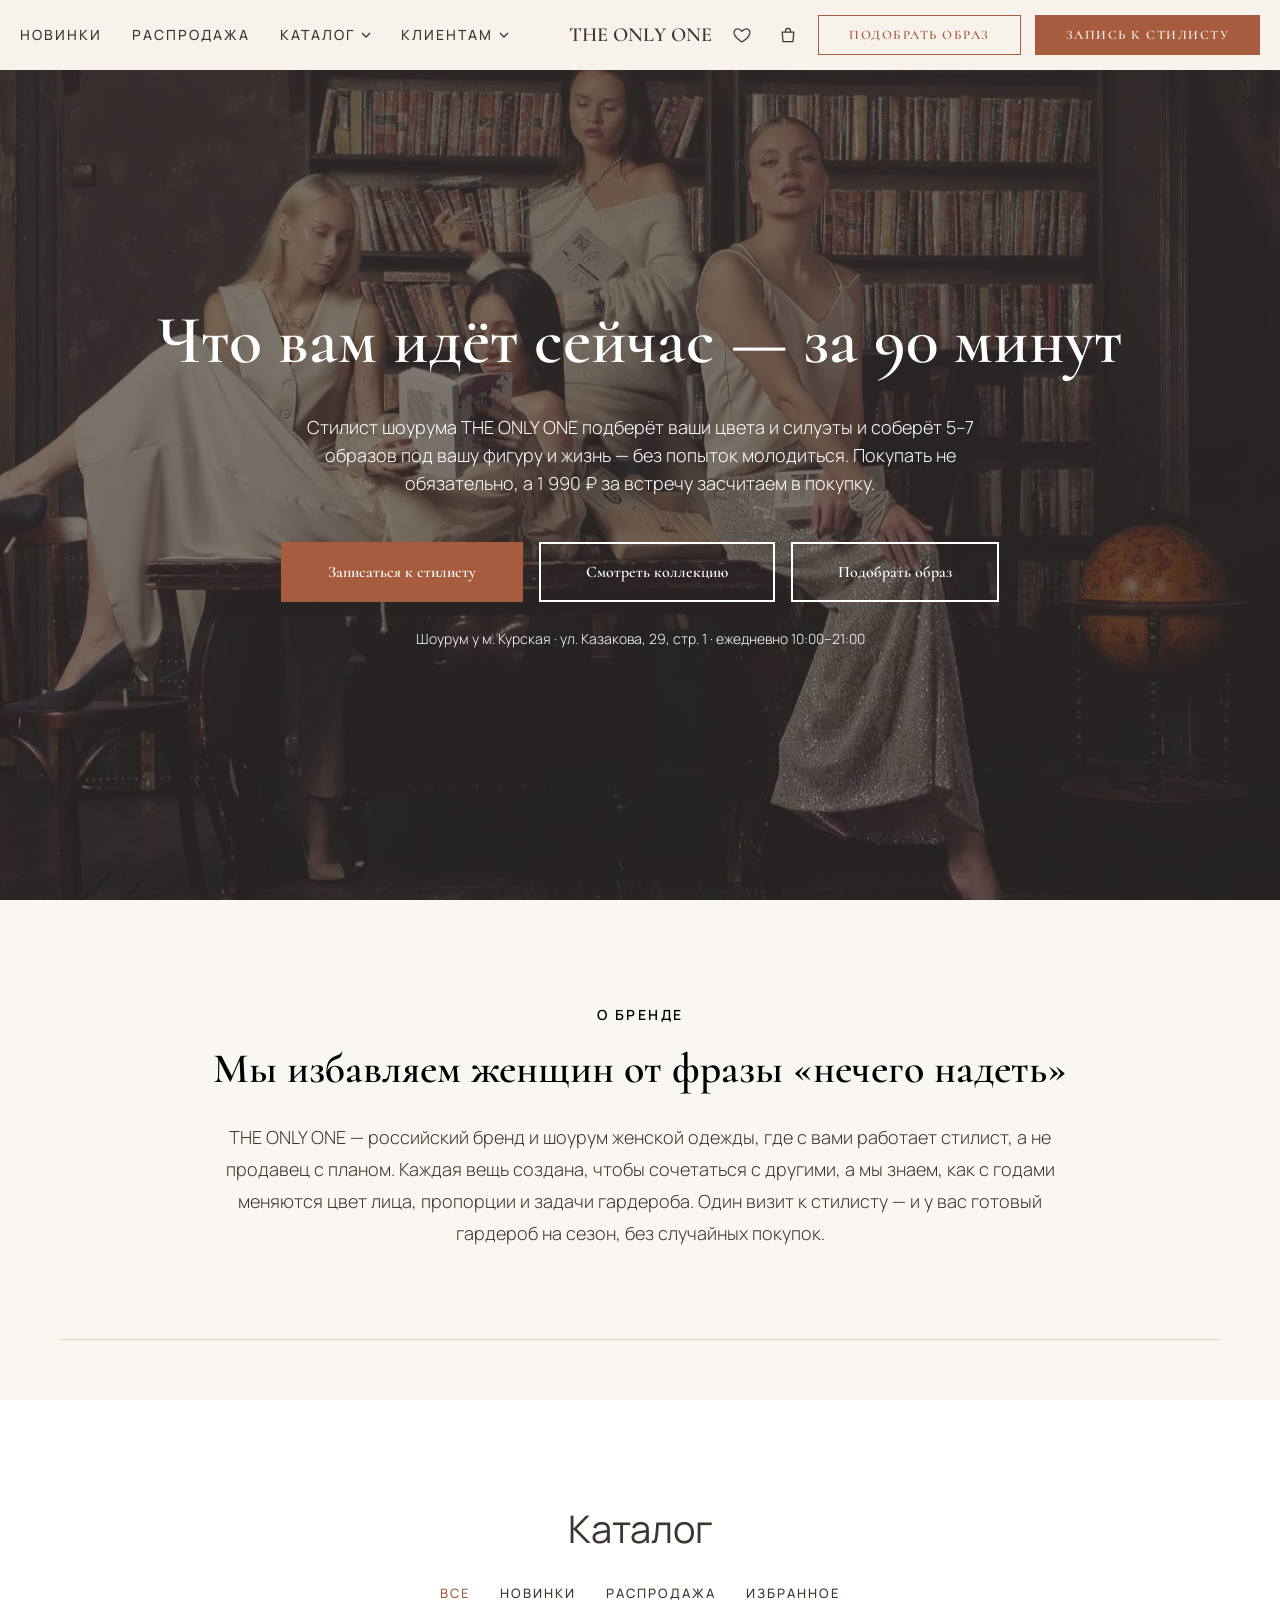
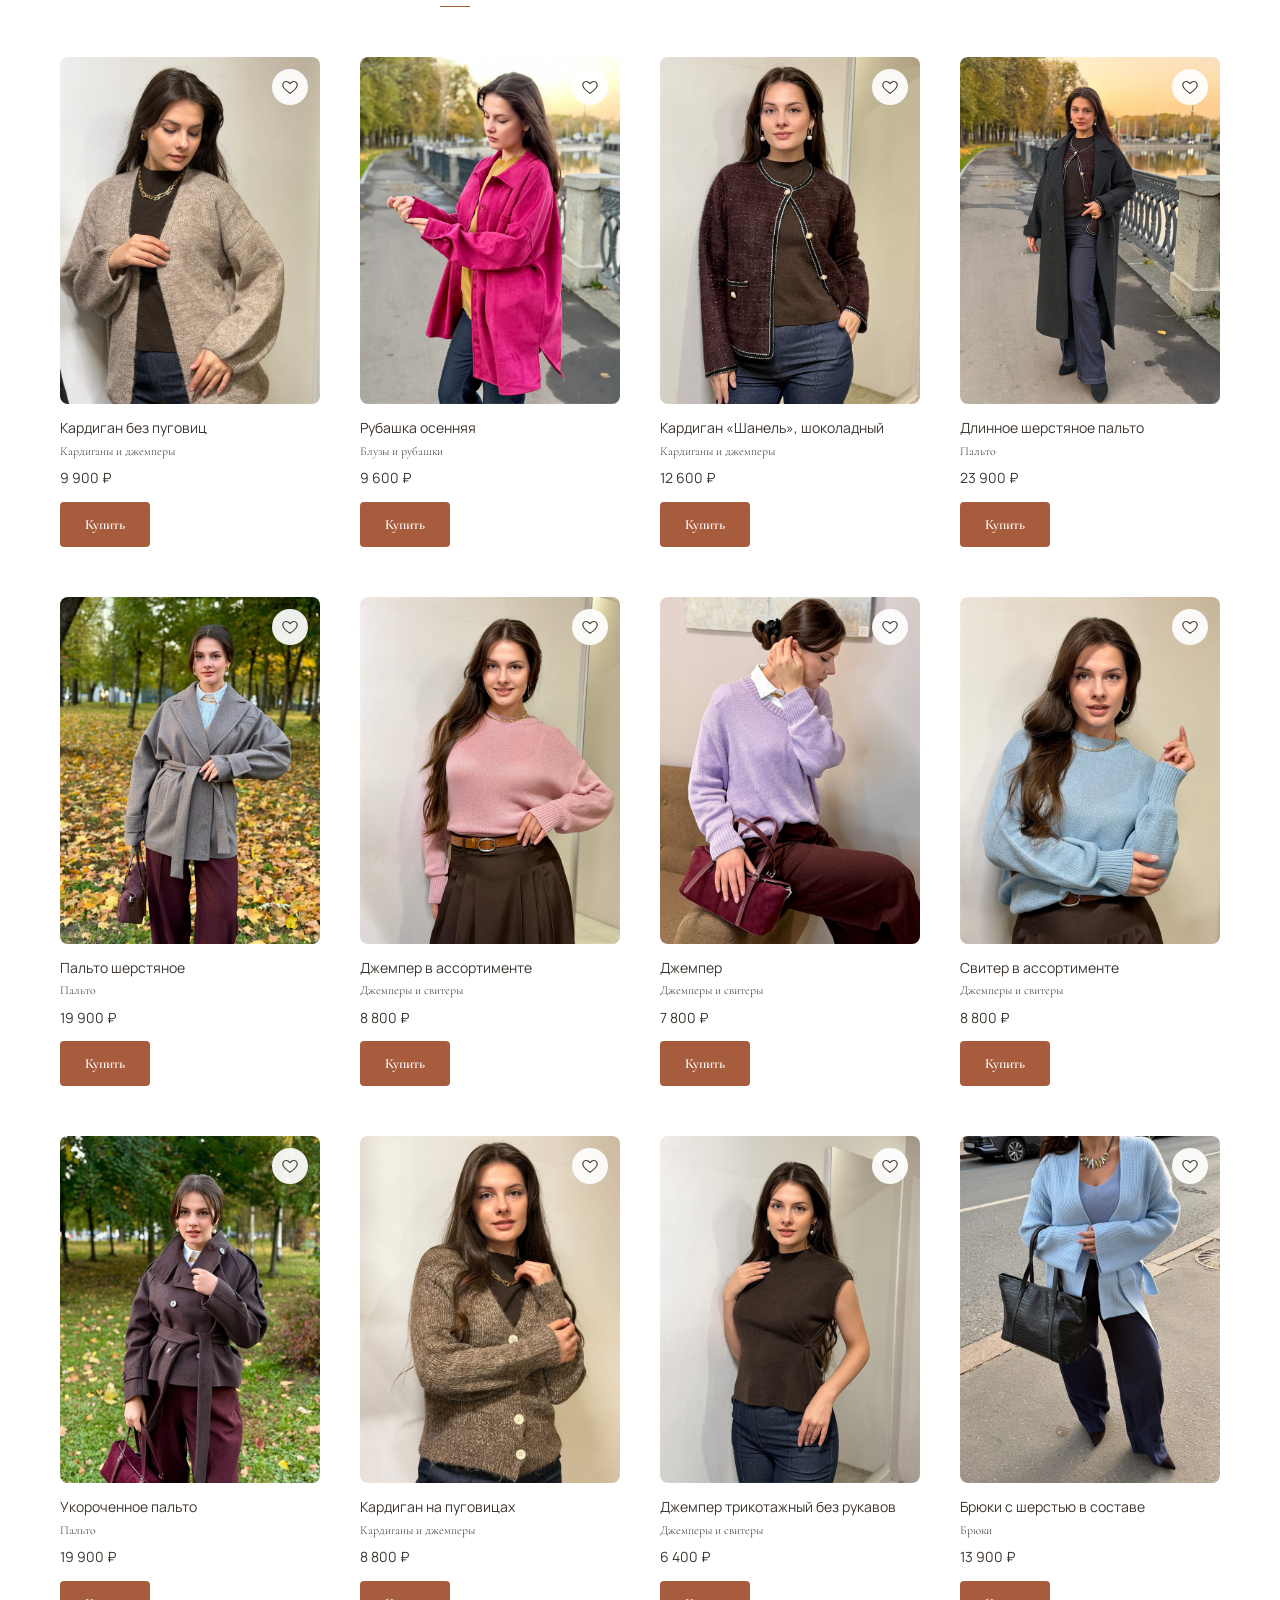
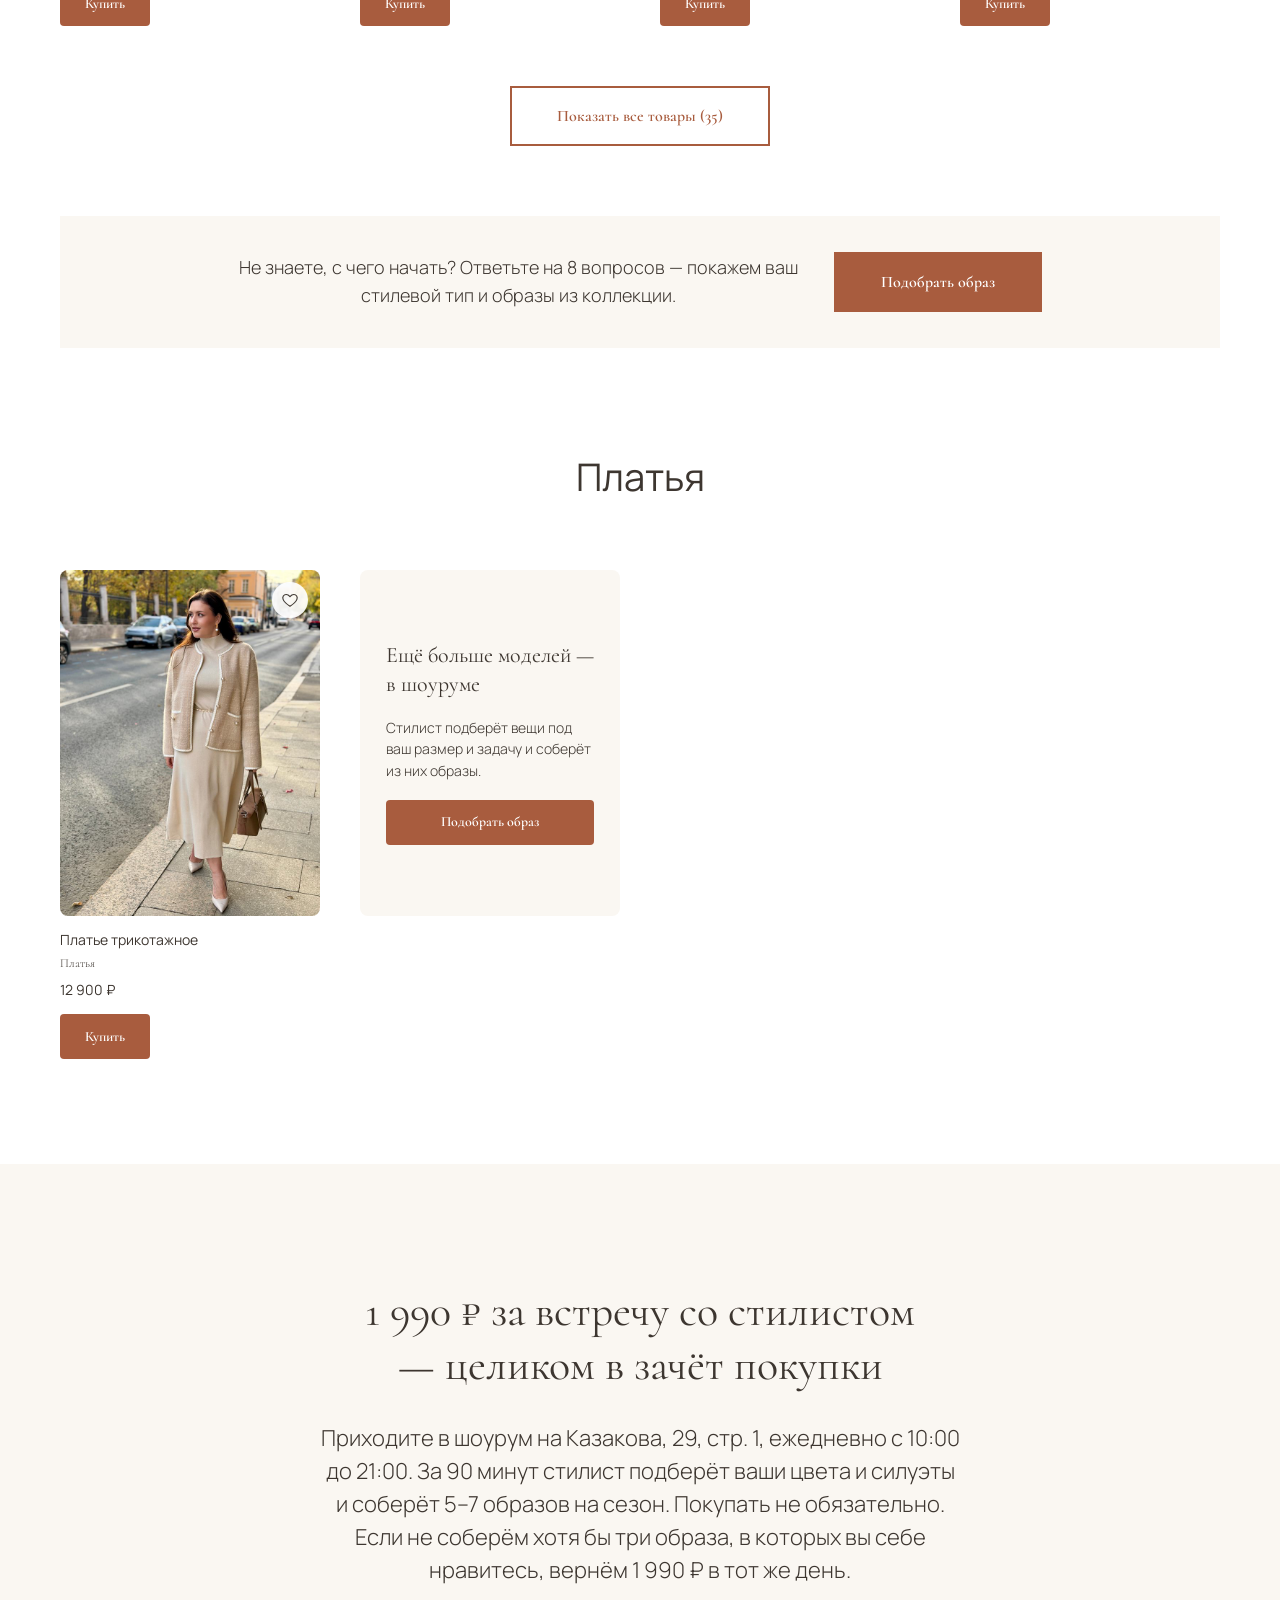
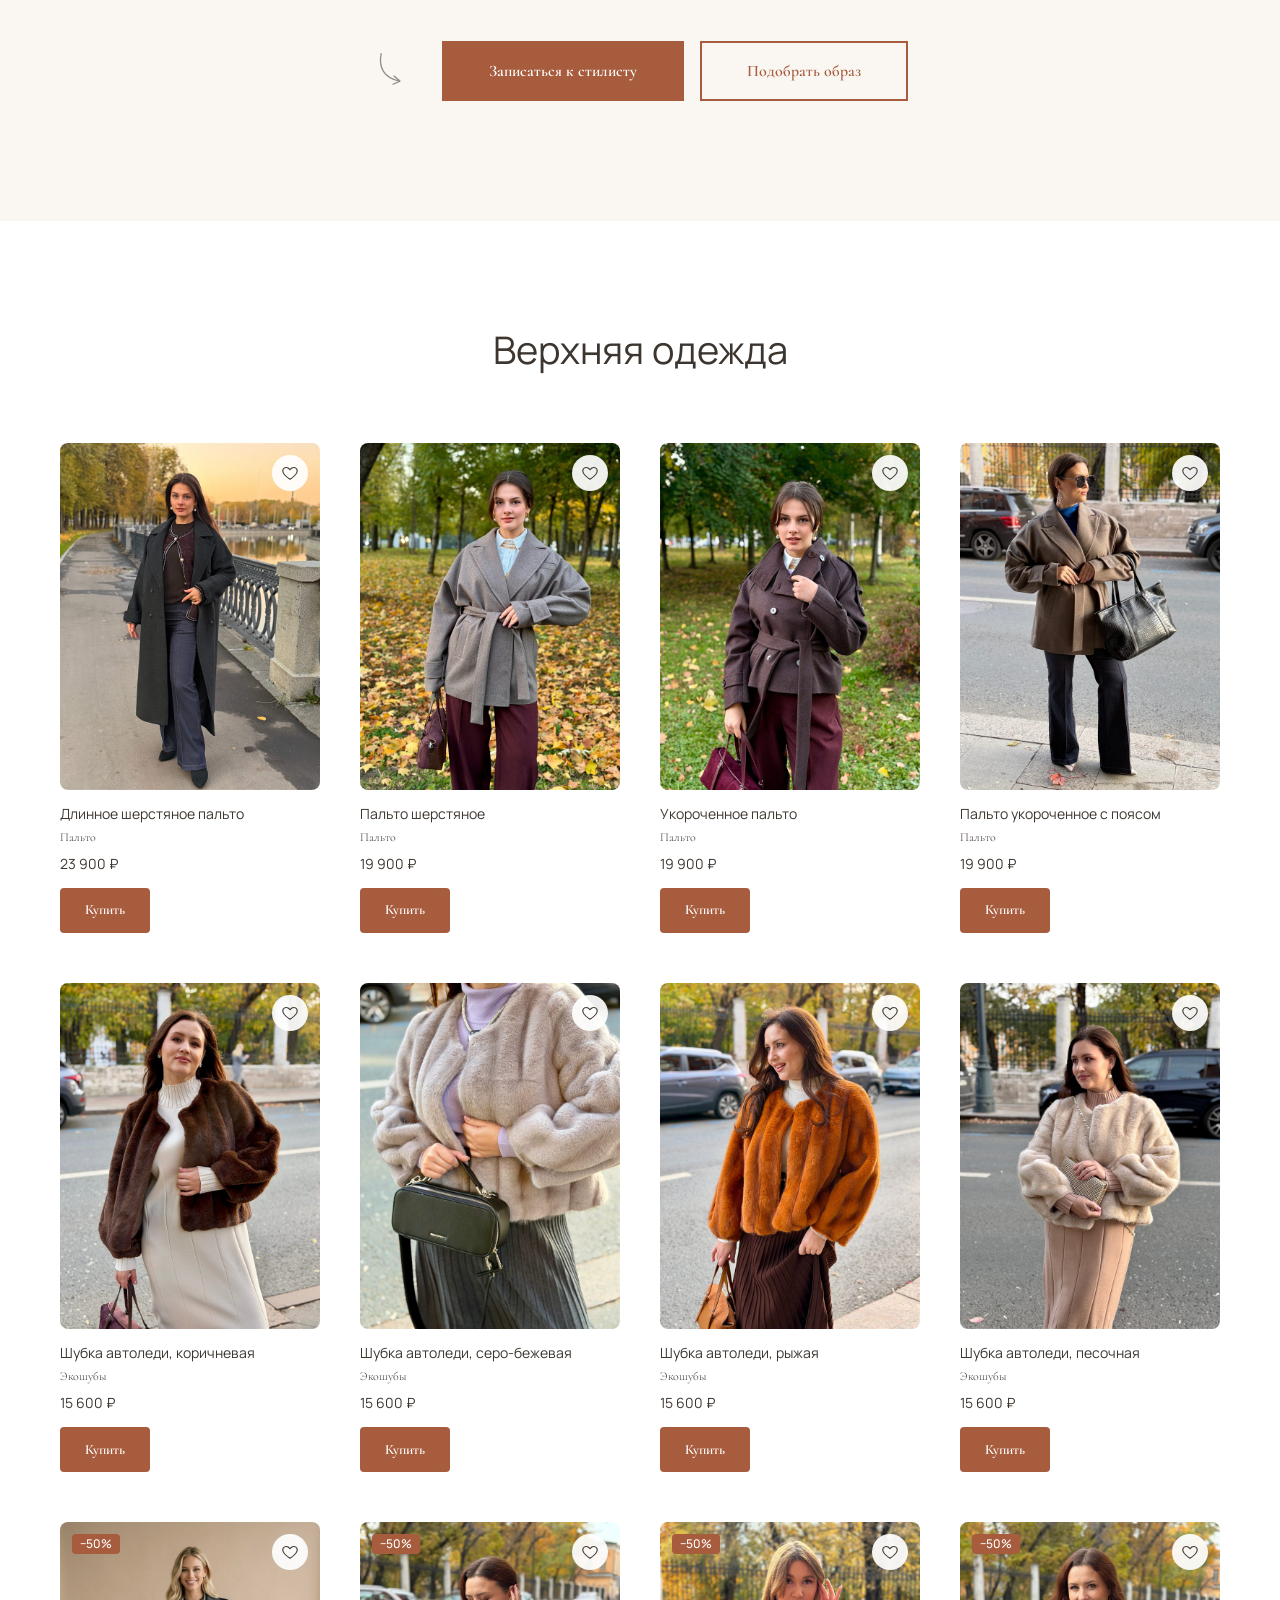
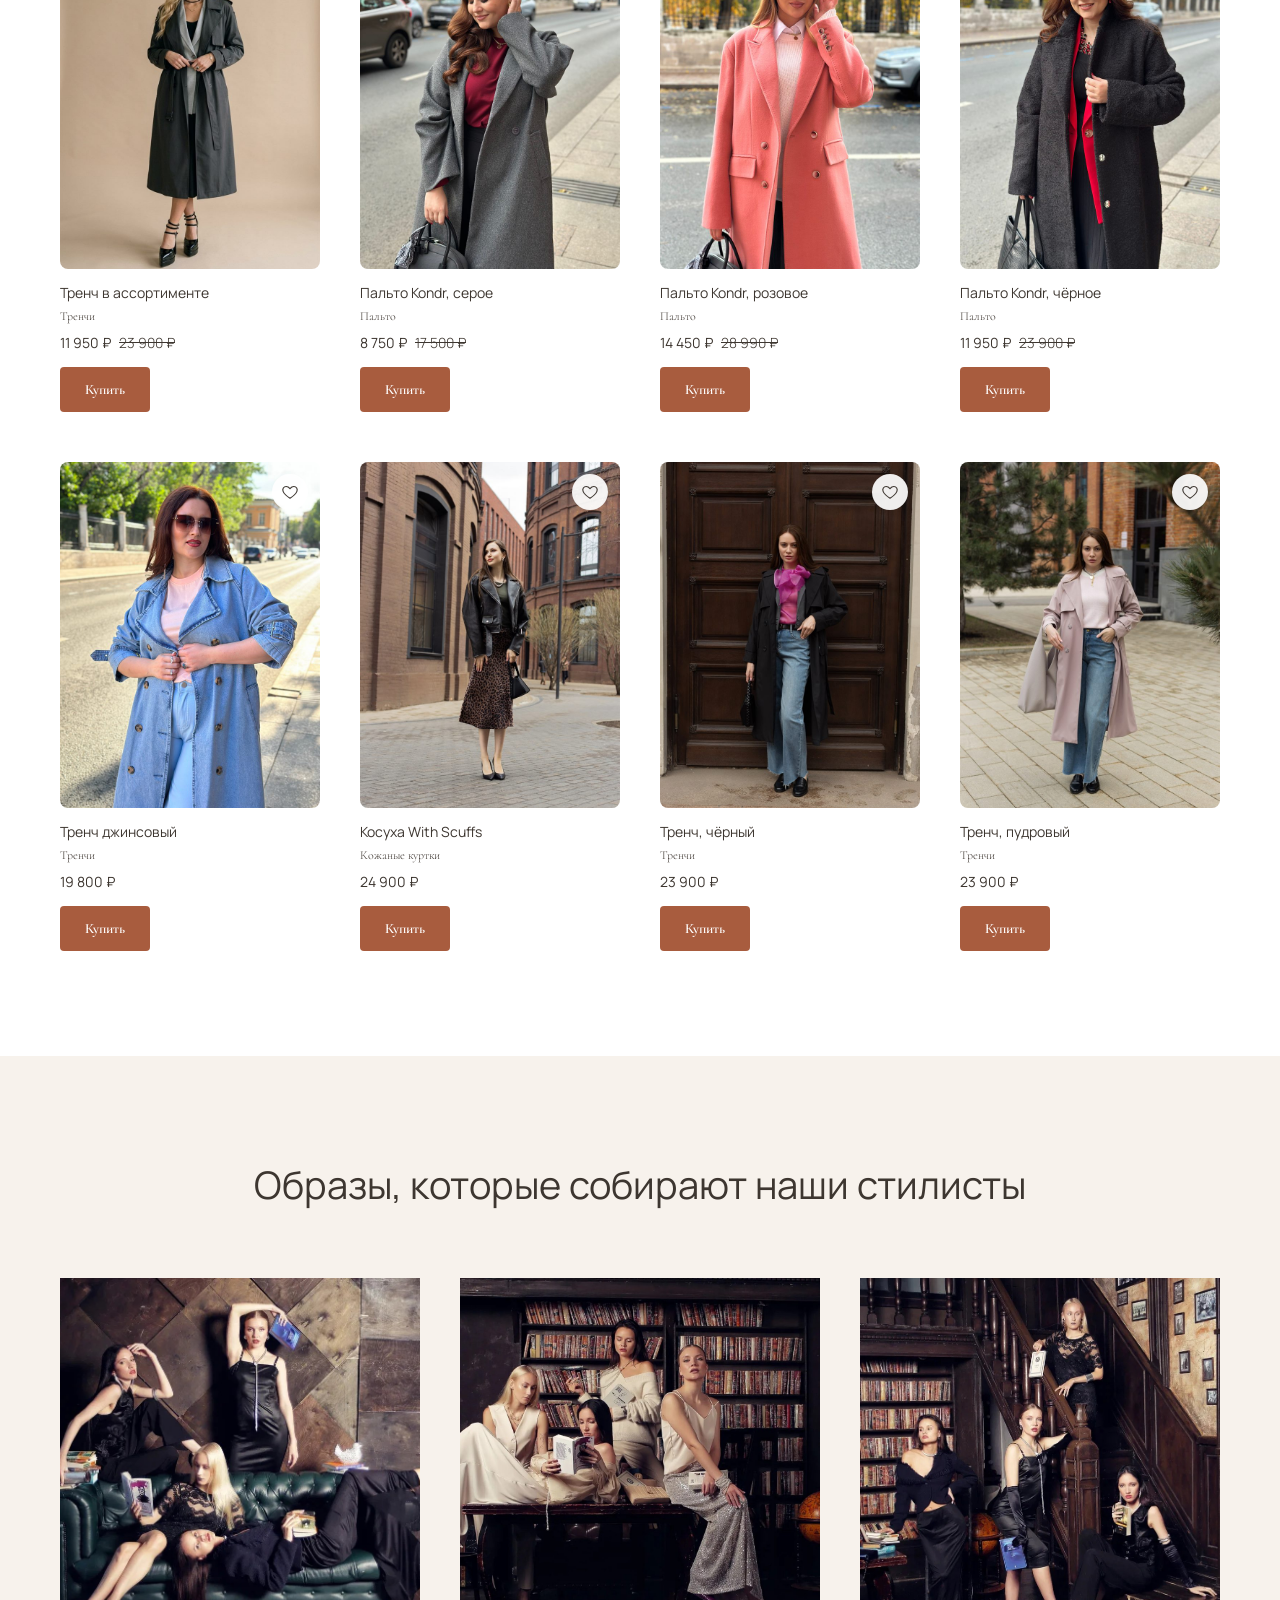
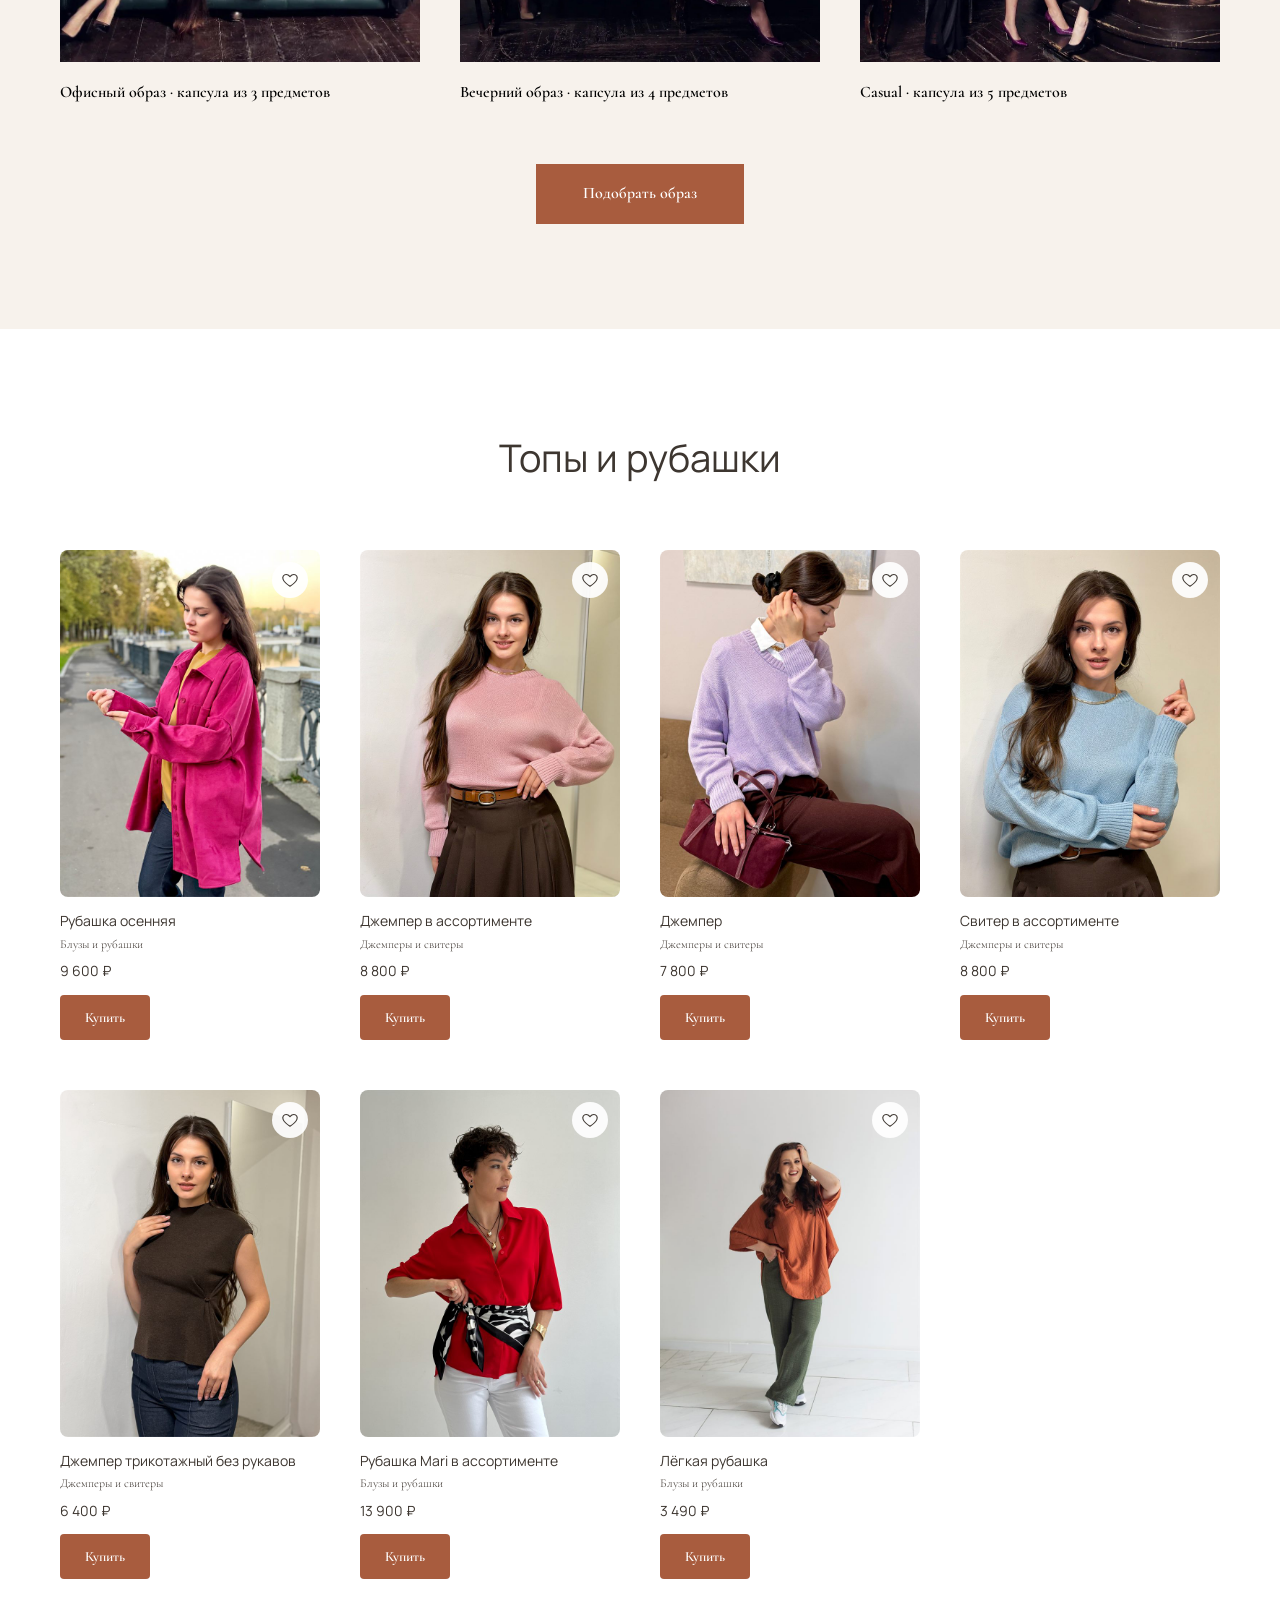
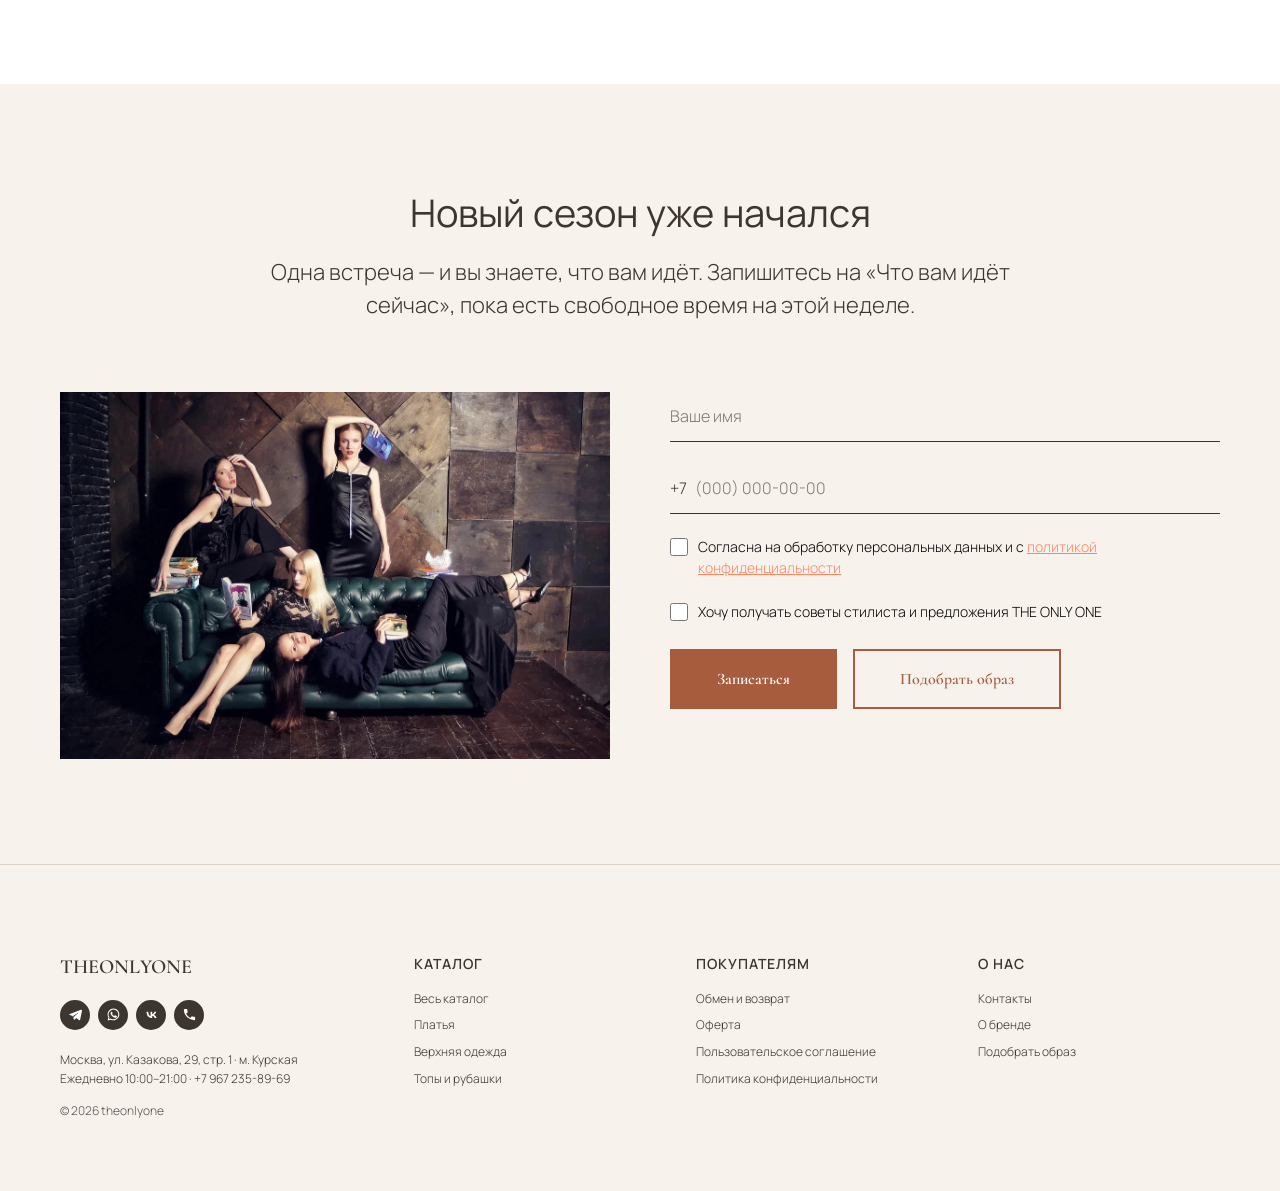
==== index.html @ 8006a005 "Лендинг THE ONLY ONE: каталог из VK и квиз «Подобрать образ» Структура и дизайн перенесены с theonly" ====
<!doctype html>
<html lang="ru">
<head>
  <meta charset="utf-8">
  <meta name="viewport" content="width=device-width, initial-scale=1">
  <!-- Демо-версия на GitHub Pages: не индексировать. Убрать перед запуском на рабочем домене. -->
  <meta name="robots" content="noindex, nofollow">
  <title>THE ONLY ONE — шоурум женской одежды со стилистом в Москве</title>
  <meta name="description" content="Что вам идёт сейчас — за 90 минут. Стилист подберёт ваши цвета и силуэты и соберёт 5–7 образов на сезон. 1 990 ₽ за встречу засчитываем в покупку. Шоурум у м. Курская, ул. Казакова, 29, стр. 1.">
  <link rel="preconnect" href="https://fonts.googleapis.com">
  <link rel="preconnect" href="https://fonts.gstatic.com" crossorigin>
  <link rel="stylesheet" href="https://fonts.googleapis.com/css2?family=Cormorant:wght@400;600&family=Manrope:wght@300;400;500;600&display=swap">
  <link rel="stylesheet" href="css/style.css">
</head>
<body>

<svg width="0" height="0" style="position:absolute" aria-hidden="true">
  <symbol id="i-heart" viewBox="0 0 24 24"><path d="M12 20.3s-7.4-4.5-9.2-9.1C1.5 7.9 3.5 4.6 6.9 4.6c2 0 3.6 1.1 5.1 3 1.5-1.9 3.1-3 5.1-3 3.4 0 5.4 3.3 4.1 6.6-1.8 4.6-9.2 9.1-9.2 9.1z" fill="none" stroke="currentColor" stroke-width="1.5" stroke-linejoin="round"/></symbol>
  <symbol id="i-bag" viewBox="0 0 24 24"><path d="M5 8.5h14l-1.1 11.5H6.1L5 8.5zM9 8.5V7a3 3 0 0 1 6 0v1.5" fill="none" stroke="currentColor" stroke-width="1.5" stroke-linejoin="round"/></symbol>
  <symbol id="i-chev" viewBox="0 0 10 6"><path d="M1 1l4 4 4-4" fill="none" stroke="currentColor" stroke-width="1.3"/></symbol>
  <symbol id="i-tg" viewBox="0 0 24 24"><path d="M20.7 4.3L2.9 11.1c-.9.4-.9 1.5.1 1.8l4.4 1.4 1.7 5.3c.2.7 1.1.9 1.6.4l2.5-2.3 4.6 3.4c.6.4 1.4.1 1.6-.6l3-14.6c.2-.9-.8-1.6-1.7-1.6zm-3.3 4.1l-7.7 7-.3 3.1-1.3-4.3 9.3-5.8z" fill="currentColor"/></symbol>
  <symbol id="i-wa" viewBox="0 0 24 24"><path d="M12 2.5a9.4 9.4 0 0 0-8.1 14.2L2.6 21.5l4.9-1.3A9.4 9.4 0 1 0 12 2.5zm0 17.2c-1.5 0-2.9-.4-4.1-1.1l-.3-.2-2.9.8.8-2.8-.2-.3A7.8 7.8 0 1 1 12 19.7zm4.3-5.8c-.2-.1-1.4-.7-1.6-.8-.2-.1-.4-.1-.5.1l-.7.9c-.1.2-.3.2-.5.1a6.4 6.4 0 0 1-3.2-2.8c-.2-.4.2-.4.7-1.3.1-.2 0-.3 0-.4l-.7-1.7c-.2-.4-.4-.4-.5-.4h-.5a.9.9 0 0 0-.7.3c-.2.3-.9.9-.9 2.2s.9 2.5 1.1 2.7c.1.2 1.8 2.8 4.4 3.9 1.6.7 2.3.8 3.1.6.5-.1 1.4-.6 1.6-1.2.2-.6.2-1.1.1-1.2l-.5-.2z" fill="currentColor"/></symbol>
  <symbol id="i-vk" viewBox="0 0 24 24"><path d="M12.8 17.5c-5.5 0-8.6-3.8-8.8-10h2.8c.1 4.6 2.1 6.5 3.7 6.9V7.5h2.6v3.9c1.6-.2 3.3-2 3.8-3.9h2.6a7.7 7.7 0 0 1-3.5 5 8 8 0 0 1 4.1 5h-2.9a5 5 0 0 0-4.1-3.6v3.6h-.3z" fill="currentColor"/></symbol>
  <symbol id="i-phone" viewBox="0 0 24 24"><path d="M6.6 10.8a15.2 15.2 0 0 0 6.6 6.6l2.2-2.2c.3-.3.7-.4 1-.2 1.1.4 2.3.6 3.6.6.6 0 1 .4 1 1V20c0 .6-.4 1-1 1A17 17 0 0 1 3 4c0-.6.4-1 1-1h3.5c.6 0 1 .4 1 1 0 1.2.2 2.4.6 3.6.1.3 0 .7-.2 1l-2.3 2.2z" fill="currentColor"/></symbol>
  <symbol id="i-arrow" viewBox="0 0 48 48"><path d="M10 5c-3 15 3 27 20 30" fill="none" stroke="currentColor" stroke-width="1.4" stroke-linecap="round"/><path d="M24 29.5l6.5 5.5-7.5 3.5" fill="none" stroke="currentColor" stroke-width="1.4" stroke-linecap="round" stroke-linejoin="round"/></symbol>
</svg>

<header class="hdr" id="top">
  <div class="hdr__in">
    <button class="hdr__burger" type="button" aria-label="Открыть меню" aria-expanded="false" aria-controls="mnav"><span></span><span></span><span></span></button>
    <nav class="hdr__nav" aria-label="Основное меню">
      <a href="#catalog" data-tab="new">Новинки</a>
      <a href="#catalog" data-tab="sale">Распродажа</a>
      <div class="hdr__drop">
        <button class="hdr__droptgl" type="button" aria-expanded="false">Каталог <svg aria-hidden="true"><use href="#i-chev"/></svg></button>
        <div class="hdr__sub">
          <a href="#catalog" data-tab="all">Весь каталог</a>
          <a href="#dresses">Платья</a>
          <a href="#outerwear">Верхняя одежда</a>
          <a href="#tops">Топы и рубашки</a>
        </div>
      </div>
      <div class="hdr__drop">
        <button class="hdr__droptgl" type="button" aria-expanded="false">Клиентам <svg aria-hidden="true"><use href="#i-chev"/></svg></button>
        <div class="hdr__sub">
          <a href="#offer">Как проходит встреча</a>
          <a href="#form">Запись к стилисту</a>
          <button type="button" data-quiz>Подобрать образ</button>
          <a href="#about">О бренде</a>
          <a href="#contacts">Контакты</a>
        </div>
      </div>
    </nav>
    <a class="hdr__logo" href="#top">THE ONLY ONE</a>
    <div class="hdr__right">
      <button class="hdr__icon" type="button" data-show-fav aria-label="Избранное"><svg aria-hidden="true"><use href="#i-heart"/></svg><span class="hdr__count" data-fav-count hidden>0</span></button>
      <a class="hdr__icon" href="https://vk.ru/market-209931759" target="_blank" rel="noopener" aria-label="Магазин ВКонтакте"><svg aria-hidden="true"><use href="#i-bag"/></svg></a>
      <button class="btn btn--sm btn--line" type="button" data-quiz>Подобрать образ</button>
      <a class="btn btn--sm" href="#form">Запись к стилисту</a>
    </div>
  </div>
  <div class="mnav" id="mnav" hidden>
    <nav class="mnav__links" aria-label="Мобильное меню">
      <a href="#catalog" data-tab="new">Новинки</a>
      <a href="#catalog" data-tab="sale">Распродажа</a>
      <a href="#catalog" data-tab="all">Весь каталог</a>
      <a href="#dresses">Платья</a>
      <a href="#outerwear">Верхняя одежда</a>
      <a href="#tops">Топы и рубашки</a>
      <a href="#offer">Как проходит встреча</a>
      <a href="#contacts">Контакты</a>
    </nav>
    <div class="mnav__btns">
      <button class="btn" type="button" data-quiz>Подобрать образ</button>
      <a class="btn btn--line" href="#form">Записаться к стилисту</a>
    </div>
  </div>
</header>

<main>
  <section class="hero">
    <div class="hero__in">
      <h1 class="hero__title">Что вам идёт сейчас — за&nbsp;90&nbsp;минут</h1>
      <p class="hero__text">Стилист шоурума THE ONLY ONE подберёт ваши цвета и силуэты и соберёт 5–7 образов под вашу фигуру и жизнь — без попыток молодиться. Покупать не обязательно, а 1 990 ₽ за встречу засчитаем в покупку.</p>
      <div class="hero__btns">
        <a class="btn" href="#form">Записаться к стилисту</a>
        <a class="btn btn--ghost" href="#catalog">Смотреть коллекцию</a>
        <button class="btn btn--ghost" type="button" data-quiz>Подобрать образ</button>
      </div>
      <p class="hero__note">Шоурум у м. Курская · ул. Казакова, 29, стр. 1 · ежедневно 10:00–21:00</p>
    </div>
  </section>

  <section class="about" id="about">
    <div class="wrap">
      <div class="about__in">
        <p class="label">О бренде</p>
        <h2 class="about__title">Мы избавляем женщин от фразы «нечего надеть»</h2>
        <p class="about__text">THE ONLY ONE — российский бренд и шоурум женской одежды, где с вами работает стилист, а не продавец с планом. Каждая вещь создана, чтобы сочетаться с другими, а мы знаем, как с годами меняются цвет лица, пропорции и задачи гардероба. Один визит к стилисту — и у вас готовый гардероб на сезон, без случайных покупок.</p>
      </div>
      <hr class="divider">
    </div>
    <div class="about__end"></div>
  </section>

  <section class="store" id="catalog">
    <div class="wrap">
      <h2 class="sec-title">Каталог</h2>
      <div class="tabs" role="tablist" aria-label="Фильтр каталога">
        <button class="tab" type="button" role="tab" data-tab="all" aria-selected="true">Все</button>
        <button class="tab" type="button" role="tab" data-tab="new" aria-selected="false">Новинки</button>
        <button class="tab" type="button" role="tab" data-tab="sale" aria-selected="false">Распродажа</button>
        <button class="tab" type="button" role="tab" data-tab="fav" aria-selected="false">Избранное</button>
      </div>
      <div class="grid" data-grid="catalog" role="tabpanel" aria-live="polite"></div>
      <div class="store__more"><button class="btn btn--line" type="button" data-more>Показать все товары</button></div>
      <div class="store__cta">
        <p>Не знаете, с чего начать? Ответьте на 8 вопросов — покажем ваш стилевой тип и образы из коллекции.</p>
        <button class="btn" type="button" data-quiz>Подобрать образ</button>
      </div>
    </div>
  </section>

  <section class="store" id="dresses">
    <div class="wrap">
      <h2 class="sec-title">Платья</h2>
      <div class="grid" data-grid="dresses"></div>
    </div>
  </section>

  <section class="gift" id="offer">
    <div class="wrap">
      <h2 class="gift__title">1 990 ₽ за встречу со стилистом — целиком в зачёт покупки</h2>
      <p class="gift__text">Приходите в шоурум на Казакова, 29, стр. 1, ежедневно с 10:00 до 21:00. За 90 минут стилист подберёт ваши цвета и силуэты и соберёт 5–7 образов на сезон. Покупать не обязательно. Если не соберём хотя бы три образа, в которых вы себе нравитесь, вернём 1 990 ₽ в тот же день.</p>
      <div class="gift__btns">
        <svg class="gift__arrow" aria-hidden="true"><use href="#i-arrow"/></svg>
        <a class="btn" href="#form">Записаться к стилисту</a>
        <button class="btn btn--line" type="button" data-quiz>Подобрать образ</button>
      </div>
    </div>
  </section>

  <section class="store" id="outerwear">
    <div class="wrap">
      <h2 class="sec-title">Верхняя одежда</h2>
      <div class="grid" data-grid="outerwear"></div>
    </div>
  </section>

  <section class="looks" id="looks">
    <div class="wrap">
      <h2 class="sec-title">Образы, которые собирают наши стилисты</h2>
      <div class="looks__grid">
        <figure><img src="img/looks-office.jpg" alt="Офисный образ" loading="lazy"><figcaption>Офисный образ · капсула из 3 предметов</figcaption></figure>
        <figure><img src="img/looks-evening.jpg" alt="Вечерний образ" loading="lazy"><figcaption>Вечерний образ · капсула из 4 предметов</figcaption></figure>
        <figure><img src="img/looks-casual.jpg" alt="Образ casual" loading="lazy"><figcaption>Casual · капсула из 5 предметов</figcaption></figure>
      </div>
      <div class="looks__cta"><button class="btn" type="button" data-quiz>Подобрать образ</button></div>
    </div>
  </section>

  <section class="store" id="tops">
    <div class="wrap">
      <h2 class="sec-title">Топы и рубашки</h2>
      <div class="grid" data-grid="tops"></div>
    </div>
  </section>

  <section class="lead" id="form">
    <div class="wrap">
      <h2 class="sec-title">Новый сезон уже начался</h2>
      <p class="sec-descr">Одна встреча — и вы знаете, что вам идёт. Запишитесь на «Что вам идёт сейчас», пока есть свободное время на этой неделе.</p>
      <div class="lead__grid">
        <img class="lead__img" src="img/looks-office.jpg" alt="Клиентки THE ONLY ONE в образах от стилиста" loading="lazy">
        <form class="lead__form" id="lead-form" novalidate>
          <label class="fld"><span class="sr">Ваше имя</span><input id="lead-name" name="name" type="text" placeholder="Ваше имя" autocomplete="given-name"></label>
          <label class="fld"><span class="sr">Телефон</span><span class="fld__code" aria-hidden="true">+7</span><input id="lead-phone" name="phone" type="tel" inputmode="tel" placeholder="(000) 000-00-00" autocomplete="tel-national"></label>
          <label class="chk"><input id="lead-pd" name="consent_pd" type="checkbox"><span>Согласна на обработку персональных данных и с <a href="https://theonlyone1.ru/privacy" target="_blank" rel="noopener">политикой конфиденциальности</a></span></label>
          <label class="chk"><input id="lead-ads" name="consent_ads" type="checkbox"><span>Хочу получать советы стилиста и предложения THE ONLY ONE</span></label>
          <p class="form-err" id="lead-err" role="alert" hidden></p>
          <div class="lead__btns">
            <button class="btn" type="submit">Записаться</button>
            <button class="btn btn--line" type="button" data-quiz>Подобрать образ</button>
          </div>
          <p class="lead__ok" id="lead-ok" role="status" hidden>Спасибо! Мы свяжемся с вами, чтобы подобрать удобное время встречи со стилистом.</p>
        </form>
      </div>
    </div>
  </section>
</main>

<footer class="ftr" id="contacts">
  <div class="wrap ftr__in">
    <div>
      <a class="ftr__logo" href="#top">TheOnlyOne</a>
      <div class="ftr__soc">
        <a href="https://telegram.me/theonlyone_store" target="_blank" rel="noopener" aria-label="Telegram"><svg aria-hidden="true"><use href="#i-tg"/></svg></a>
        <a href="https://wa.me/79256383133" target="_blank" rel="noopener" aria-label="WhatsApp"><svg aria-hidden="true"><use href="#i-wa"/></svg></a>
        <a href="https://vk.ru/theonlyonestore" target="_blank" rel="noopener" aria-label="ВКонтакте"><svg aria-hidden="true"><use href="#i-vk"/></svg></a>
        <a href="tel:+79672358969" aria-label="Позвонить"><svg aria-hidden="true"><use href="#i-phone"/></svg></a>
      </div>
      <p class="ftr__addr">Москва, ул. Казакова, 29, стр. 1 · м. Курская<br>Ежедневно 10:00–21:00 · +7 967 235-89-69</p>
      <p class="ftr__copy">© 2026 theonlyone</p>
    </div>
    <div class="ftr__col">
      <p class="ftr__title">Каталог</p>
      <a href="#catalog" data-tab="all">Весь каталог</a>
      <a href="#dresses">Платья</a>
      <a href="#outerwear">Верхняя одежда</a>
      <a href="#tops">Топы и рубашки</a>
    </div>
    <div class="ftr__col">
      <p class="ftr__title">Покупателям</p>
      <a href="https://theonlyone1.ru/exchange" target="_blank" rel="noopener">Обмен и возврат</a>
      <a href="https://theonlyone1.ru/oferta" target="_blank" rel="noopener">Оферта</a>
      <a href="https://theonlyone1.ru/agreement" target="_blank" rel="noopener">Пользовательское соглашение</a>
      <a href="https://theonlyone1.ru/privacy" target="_blank" rel="noopener">Политика конфиденциальности</a>
    </div>
    <div class="ftr__col">
      <p class="ftr__title">О нас</p>
      <a href="#contacts">Контакты</a>
      <a href="#about">О бренде</a>
      <button type="button" data-quiz>Подобрать образ</button>
    </div>
  </div>
</footer>

<div class="modal" id="product-modal" hidden role="dialog" aria-modal="true" aria-labelledby="pm-title">
  <div class="modal__box pm">
    <button class="modal__x" type="button" data-close aria-label="Закрыть">×</button>
    <img class="pm__img" id="pm-img" alt="">
    <div class="pm__body">
      <p class="pm__cat" id="pm-cat"></p>
      <h3 class="pm__title" id="pm-title"></h3>
      <p class="pm__price" id="pm-price"></p>
      <p class="pm__desc" id="pm-desc"></p>
      <div class="pm__btns">
        <a class="btn" id="pm-buy" href="#" target="_blank" rel="noopener">Купить во ВКонтакте</a>
        <a class="btn btn--line" href="#form" data-close>Примерить со стилистом</a>
      </div>
      <button class="pm__quiz" type="button" data-quiz>Не уверены, что подойдёт? Подобрать образ</button>
    </div>
  </div>
</div>

<div class="modal qz-modal" id="quiz" hidden role="dialog" aria-modal="true" aria-label="Подбор образа">
  <div class="qz">
    <button class="modal__x qz__x" type="button" data-close aria-label="Закрыть">×</button>
    <div class="qz__in" id="quiz-root"></div>
  </div>
</div>

<div class="toast" id="toast" role="status" hidden></div>

<script src="js/data.js"></script>
<script src="js/quiz.js"></script>
<script src="js/main.js"></script>
</body>
</html>
---- css/style.css ----
/* THE ONLY ONE — лендинг. Цвета, шрифты и размеры перенесены с theonlyone1.ru (Tilda). */
:root {
  --brown: #3d3630;
  --terra: #a85c3e;
  --terra-hover: #8b4d36;
  --cream: #faf7f2;
  --cream-2: #f7f2ec;
  --white: #ffffff;
  --black: #000000;
  --line: #ddd3c8;
  --muted: #525252;
  --link: #ff8562;
  --veil: rgba(247, 242, 236, 0.72);
  --serif: "Cormorant", Georgia, "Times New Roman", serif;
  --sans: "Manrope", Arial, sans-serif;
  --header-h: 70px;
}

*, *::before, *::after { box-sizing: border-box; }
html { scroll-behavior: smooth; -webkit-text-size-adjust: 100%; }
body { margin: 0; background: var(--white); color: var(--brown); font: 300 16px/1.55 var(--sans); }
img { max-width: 100%; display: block; }
a { color: inherit; }
h1, h2, h3, p, figure, ul, ol { margin: 0; }
button { font: inherit; }
section[id], footer[id] { scroll-margin-top: var(--header-h); }
.wrap { max-width: 1200px; margin: 0 auto; padding-left: 20px; padding-right: 20px; }
.sr { position: absolute; width: 1px; height: 1px; overflow: hidden; clip: rect(0 0 0 0); white-space: nowrap; }
:focus-visible { outline: 2px solid var(--terra); outline-offset: 3px; }
body.is-locked { overflow: hidden; }

/* ---------- кнопки (t-btnflex) ---------- */
.btn {
  display: inline-flex; align-items: center; justify-content: center; gap: 8px;
  height: 60px; padding: 0 45px; border: 2px solid var(--terra); border-radius: 0;
  background: var(--terra); color: var(--white);
  font: 600 16px/1.4 var(--serif); text-decoration: none; text-align: center; cursor: pointer;
  transition: background-color .2s ease-in-out, color .2s ease-in-out, border-color .2s ease-in-out;
}
.btn:hover { background: var(--terra-hover); border-color: var(--terra-hover); }
.btn--ghost { background: transparent; border-color: var(--white); color: var(--white); }
.btn--ghost:hover { background: var(--white); border-color: var(--white); color: var(--brown); }
.btn--line { background: transparent; color: var(--terra); }
.btn--line:hover { background: var(--terra); border-color: var(--terra); color: var(--white); }
.btn--sm { height: 40px; padding: 0 30px; border-width: 1px; font-size: 13px; letter-spacing: 1.5px; text-transform: uppercase; }
.btn--sm:not(.btn--line) { color: var(--cream-2); }
.btn--card { height: 45px; padding: 0 25px; border-width: 0; border-radius: 4px; font-size: 14px; }
.btn[disabled] { opacity: .45; cursor: not-allowed; }

/* ---------- шапка (t1272) ---------- */
.hdr { position: fixed; top: 0; left: 0; right: 0; z-index: 50; height: var(--header-h); background: var(--cream-2); transition: box-shadow .2s; }
.hdr.is-scrolled { box-shadow: 0 1px 12px rgba(61, 54, 48, .08); }
.hdr__in { position: relative; height: 100%; display: flex; align-items: center; justify-content: space-between; padding: 0 20px; }
.hdr__nav { display: flex; align-items: center; gap: 30px; }
.hdr__nav > a, .hdr__droptgl { font: 500 14px/1 var(--sans); letter-spacing: 2px; text-transform: uppercase; color: var(--brown); text-decoration: none; background: none; border: 0; padding: 8px 0; cursor: pointer; display: inline-flex; align-items: center; gap: 6px; }
.hdr__nav > a:hover, .hdr__droptgl:hover { color: var(--terra); }
.hdr__droptgl svg { width: 10px; height: 6px; }
.hdr__drop { position: relative; }
.hdr__sub { position: absolute; top: 100%; left: -20px; min-width: 220px; padding: 14px 20px; background: var(--white); box-shadow: 0 8px 24px rgba(61, 54, 48, .1); display: none; flex-direction: column; gap: 10px; }
.hdr__drop:hover .hdr__sub, .hdr__drop.is-open .hdr__sub { display: flex; }
.hdr__sub a, .hdr__sub button { font: 300 12px/1.35 var(--sans); color: var(--brown); text-decoration: none; background: none; border: 0; padding: 0; text-align: left; cursor: pointer; }
.hdr__sub a:hover, .hdr__sub button:hover { color: var(--terra); }
.hdr__logo { position: absolute; left: 50%; transform: translateX(-50%); font: 600 20px/1 var(--serif); color: var(--brown); text-decoration: none; white-space: nowrap; }
.hdr__right { display: flex; align-items: center; gap: 14px; }
.hdr__icon { position: relative; width: 32px; height: 32px; display: grid; place-items: center; color: var(--brown); background: none; border: 0; cursor: pointer; text-decoration: none; }
.hdr__icon svg { width: 20px; height: 20px; }
.hdr__icon:hover { color: var(--terra); }
.hdr__count { position: absolute; top: 0; right: -2px; min-width: 16px; height: 16px; padding: 0 4px; border-radius: 8px; background: var(--terra); color: var(--white); font: 600 10px/16px var(--sans); text-align: center; }
.hdr__burger { display: none; width: 32px; height: 32px; padding: 6px 4px; background: none; border: 0; cursor: pointer; flex-direction: column; justify-content: space-between; }
.hdr__burger span { display: block; height: 1.5px; background: var(--brown); }
.mnav { position: fixed; top: var(--header-h); left: 0; right: 0; bottom: 0; z-index: 49; background: var(--cream-2); overflow: auto; padding: 24px 20px 40px; }
.mnav__links { display: flex; flex-direction: column; gap: 4px; margin-bottom: 28px; }
.mnav__links a, .mnav__links button { font: 500 14px/1 var(--sans); letter-spacing: 2px; text-transform: uppercase; color: var(--brown); text-decoration: none; background: none; border: 0; text-align: left; padding: 12px 0; cursor: pointer; border-bottom: 1px solid var(--line); }
.mnav__btns { display: grid; gap: 12px; }

/* ---------- первый экран (t-hero) ---------- */
.hero {
  position: relative; min-height: 100vh; min-height: 100svh;
  display: flex; align-items: center; justify-content: center; text-align: center; color: var(--white);
  padding: calc(var(--header-h) + 60px) 20px 80px;
  background: linear-gradient(rgba(61, 54, 48, .7), rgba(61, 54, 48, .6)), url("../img/hero.jpg") center / cover no-repeat, var(--brown);
}
.hero__in { max-width: 1000px; }
.hero__title { font: 600 clamp(38px, 5.4vw, 68px)/1.17 var(--serif); margin-bottom: 34px; text-wrap: balance; }
.hero__text { max-width: 720px; margin: 0 auto 44px; font: 300 18px/1.55 var(--sans); }
.hero__btns { display: flex; flex-wrap: wrap; justify-content: center; gap: 16px; }
.hero__note { margin-top: 26px; font: 300 14px/1.55 var(--sans); }

/* ---------- О бренде (t033) ---------- */
.about { background: var(--cream); padding-top: 105px; }
.about__in { max-width: 860px; margin: 0 auto; padding-bottom: 90px; text-align: center; }
.label { margin-bottom: 18px; font: 600 14px/20px var(--sans); letter-spacing: 2.5px; text-transform: uppercase; color: var(--black); }
.about__title { margin-bottom: 26px; font: 600 clamp(30px, 3.4vw, 42px)/1.23 var(--serif); color: var(--black); text-wrap: balance; }
.about__text { font: 300 18px/32px var(--sans); color: var(--brown); }
.divider { border: 0; border-top: 1px solid var(--line); margin: 0; }
.about__end { height: 60px; }

/* ---------- каталог (t-store) ---------- */
.store { background: var(--white); padding: 105px 0; }
.store + .store { padding-top: 0; scroll-margin-top: calc(var(--header-h) + 40px); }
.sec-title { margin-bottom: 70px; font: 400 clamp(28px, 3vw, 38px)/1.23 var(--sans); color: var(--brown); text-align: center; text-wrap: balance; }
.sec-title + .tabs { margin-top: -40px; }
.tabs { display: flex; flex-wrap: wrap; justify-content: center; gap: 10px 30px; margin-bottom: 50px; }
.tab { padding: 6px 0; border: 0; border-bottom: 1px solid transparent; background: none; cursor: pointer; font: 500 13px/1 var(--sans); letter-spacing: 2px; text-transform: uppercase; color: var(--brown); }
.tab:hover { color: var(--terra); }
.tab[aria-selected="true"] { color: var(--terra); border-color: var(--terra); }
.tab sup { font-size: 10px; letter-spacing: 0; }
.grid { display: grid; grid-template-columns: repeat(4, minmax(0, 1fr)); gap: 50px 40px; }
.card { position: relative; display: flex; flex-direction: column; min-width: 0; }
.card__media { position: relative; display: block; width: 100%; aspect-ratio: 3 / 4; padding: 0; border: 0; border-radius: 8px; overflow: hidden; background: var(--cream-2); cursor: pointer; }
.card__media img { width: 100%; height: 100%; object-fit: cover; transition: transform .4s ease; }
.card__media:hover img { transform: scale(1.03); }
.card__badge { position: absolute; left: 12px; top: 12px; padding: 4px 8px; border-radius: 4px; background: var(--terra); color: var(--white); font: 500 12px/1 var(--sans); }
.card__fav { position: absolute; z-index: 1; right: 12px; top: 12px; width: 36px; height: 36px; display: grid; place-items: center; border: 0; border-radius: 50%; background: rgba(255, 255, 255, .92); color: var(--brown); cursor: pointer; }
.card__fav svg { width: 18px; height: 18px; }
.card__fav[aria-pressed="true"] { color: var(--terra); }
.card__fav[aria-pressed="true"] path { fill: currentColor; }
.card__title { margin: 16px 0 6px; padding: 0; border: 0; background: none; text-align: left; cursor: pointer; font: 400 14px/1.2 var(--sans); color: var(--brown); }
.card__title:hover { color: var(--terra); }
.card__descr { margin-bottom: 10px; font: 300 12px/1.35 var(--serif); color: var(--brown); }
.card__price { font: 400 14px/1.35 var(--sans); color: var(--brown); }
.card__old { margin-left: 8px; font-weight: 300; text-decoration: line-through; }
.card__buy { margin-top: 14px; align-self: flex-start; }
.card--promo { justify-content: center; gap: 18px; padding: 30px 26px; border-radius: 8px; background: var(--cream); aspect-ratio: 3 / 4; }
.card--promo p { font: 400 22px/1.3 var(--serif); color: var(--brown); }
.card--promo span { font: 300 14px/1.55 var(--sans); }
.store__more { display: flex; justify-content: center; margin-top: 60px; }
.store__cta { display: flex; flex-wrap: wrap; align-items: center; justify-content: center; gap: 20px 36px; margin-top: 70px; padding: 36px 30px; background: var(--cream); text-align: center; }
.store__cta p { max-width: 560px; font: 300 18px/1.55 var(--sans); }
.store__empty { grid-column: 1 / -1; padding: 40px 0; text-align: center; font: 300 16px/1.55 var(--sans); }

/* ---------- оффер (t580) ---------- */
.gift { background: var(--cream); padding: 120px 0; text-align: center; }
.gift__title { max-width: 820px; margin: 0 auto 30px; font: 400 clamp(32px, 3.6vw, 44px)/1.23 var(--serif); color: var(--brown); text-wrap: balance; }
.gift__text { max-width: 640px; margin: 0 auto 54px; font: 300 clamp(18px, 1.8vw, 22px)/1.5 var(--sans); color: var(--brown); }
.gift__btns { display: flex; flex-wrap: wrap; align-items: center; justify-content: center; gap: 16px; }
.gift__arrow { width: 44px; height: 44px; margin-right: 10px; color: var(--brown); opacity: .55; }

/* ---------- образы (t214) ---------- */
.looks { background: var(--cream-2); padding: 105px 0; }
.looks__grid { display: grid; grid-template-columns: repeat(3, minmax(0, 1fr)); gap: 40px; }
.looks__grid img { width: 100%; aspect-ratio: 15 / 16; object-fit: cover; }
.looks__grid figcaption { margin-top: 20px; font: 600 16px/1.35 var(--serif); color: var(--black); }
.looks__cta { display: flex; justify-content: center; margin-top: 60px; }

/* ---------- заявка (t700) ---------- */
.lead { background: var(--cream-2); padding: 105px 0; }
.sec-descr { max-width: 760px; margin: -50px auto 70px; font: 300 clamp(18px, 1.8vw, 22px)/1.5 var(--sans); color: var(--brown); text-align: center; }
.lead__grid { display: grid; grid-template-columns: minmax(0, 1fr) minmax(0, 1fr); gap: 60px; align-items: start; }
.lead__img { width: 100%; aspect-ratio: 3 / 2; object-fit: cover; }
.lead__form { display: grid; gap: 22px; }
.fld { display: flex; align-items: center; gap: 8px; border-bottom: 1px solid var(--brown); }
.fld input { flex: 1; min-width: 0; padding: 14px 0; border: 0; background: transparent; color: var(--brown); font: 300 16px/1.3 var(--sans); outline: none; }
.fld input::placeholder { color: var(--brown); opacity: .65; }
.fld:focus-within { border-color: var(--terra); }
.fld__code { font: 300 16px/1 var(--sans); color: var(--brown); }
.chk { display: flex; gap: 10px; align-items: flex-start; font: 300 14px/1.55 var(--sans); color: var(--black); cursor: pointer; }
.chk input { width: 18px; height: 18px; margin: 2px 0 0; flex: none; accent-color: var(--terra); }
.chk a { color: var(--link); }
.form-err { font: 400 14px/1.4 var(--sans); color: #b3261e; }
.lead__btns { display: flex; flex-wrap: wrap; gap: 16px; margin-top: 4px; }
.lead__ok { padding: 18px 20px; background: var(--white); font: 400 16px/1.5 var(--sans); }

/* ---------- подвал (t420) ---------- */
.ftr { background: var(--cream-2); padding: 90px 0 70px; border-top: 1px solid var(--line); }
.ftr__in { display: grid; grid-template-columns: 1.3fr 1fr 1fr 1fr; gap: 40px; }
.ftr__logo { font: 600 20px/1 var(--serif); text-transform: uppercase; color: var(--brown); text-decoration: none; }
.ftr__soc { display: flex; gap: 8px; margin: 20px 0; }
.ftr__soc a { width: 30px; height: 30px; display: grid; place-items: center; border-radius: 50%; background: var(--brown); color: var(--white); }
.ftr__soc svg { width: 15px; height: 15px; }
.ftr__addr { margin-bottom: 14px; font: 300 12px/1.6 var(--sans); color: var(--brown); }
.ftr__copy { font: 300 12px/1.55 var(--sans); color: var(--muted); }
.ftr__title { margin-bottom: 16px; font: 600 14px/1.35 var(--sans); letter-spacing: 1px; text-transform: uppercase; color: var(--brown); }
.ftr__col a, .ftr__col button { display: block; margin-bottom: 8px; padding: 0; border: 0; background: none; text-align: left; cursor: pointer; font: 300 12px/1.55 var(--sans); color: var(--brown); text-decoration: none; }
.ftr__col a:hover, .ftr__col button:hover { color: var(--terra); }

/* ---------- всплывающие окна ---------- */
.modal { position: fixed; inset: 0; z-index: 100; display: flex; align-items: center; justify-content: center; padding: 20px; background: rgba(61, 54, 48, .55); }
.modal[hidden] { display: none; }
.modal__box { position: relative; width: 100%; max-width: 980px; max-height: calc(100vh - 40px); overflow: auto; background: var(--white); }
.modal__x { position: absolute; top: 12px; right: 12px; z-index: 2; width: 40px; height: 40px; border: 0; background: rgba(255, 255, 255, .9); border-radius: 50%; cursor: pointer; color: var(--brown); font: 300 28px/1 var(--sans); }
.pm { display: grid; grid-template-columns: minmax(0, 1fr) minmax(0, 1fr); }
.pm__img { width: 100%; height: 100%; max-height: calc(100vh - 40px); object-fit: cover; }
.pm__body { display: flex; flex-direction: column; gap: 14px; padding: 50px 40px 40px; }
.pm__cat { font: 300 12px/1.35 var(--serif); }
.pm__title { font: 600 32px/1.15 var(--serif); color: var(--brown); }
.pm__price { font: 400 20px/1.3 var(--sans); }
.pm__desc { font: 300 15px/1.6 var(--sans); }
.pm__btns { display: grid; gap: 12px; margin-top: 10px; }
.pm__quiz { margin-top: 4px; padding: 0; border: 0; background: none; color: var(--terra); cursor: pointer; text-align: left; font: 400 14px/1.4 var(--sans); text-decoration: underline; text-underline-offset: 3px; }

.toast { position: fixed; left: 50%; bottom: 24px; z-index: 300; transform: translateX(-50%); width: min(560px, calc(100% - 32px)); padding: 14px 18px; background: var(--brown); color: var(--cream-2); font: 400 14px/1.45 var(--sans); }

/* ---------- квиз «Подобрать образ» ---------- */
#product-modal { z-index: 120; }
.qz-modal { padding: 0; align-items: stretch; background: var(--cream); }
.qz { position: relative; width: 100%; height: 100%; overflow: auto; background: var(--cream); }
.qz__x { position: fixed; top: 14px; right: 18px; background: var(--white); }
.qz__in { max-width: 860px; margin: 0 auto; padding: 70px 20px 80px; }
.qz-screen { display: grid; gap: 22px; }
.qz-intro { text-align: center; justify-items: center; }
.qz-h { font: 600 clamp(28px, 3.4vw, 40px)/1.2 var(--serif); color: var(--brown); text-wrap: balance; }
.qz-h:focus { outline: none; }
.qz-h3 { font: 400 clamp(24px, 2.6vw, 30px)/1.25 var(--serif); color: var(--brown); }
.qz-lead { max-width: 620px; font: 300 18px/1.55 var(--sans); }
.qz-text { font: 300 16px/1.6 var(--sans); }
.qz-collage { display: grid; grid-template-columns: repeat(3, minmax(0, 1fr)); gap: 14px; width: 100%; max-width: 560px; }
.qz-collage img { width: 100%; aspect-ratio: 3 / 4; object-fit: cover; border-radius: 8px; }
.qz-collage img:nth-child(2) { transform: translateY(14px); }
.qz-intro .btn { margin-top: 14px; min-width: 240px; }
.qz-prog { height: 2px; background: var(--line); }
.qz-prog span { display: block; height: 100%; background: var(--terra); transition: width .3s ease; }
.qz-meta { display: flex; justify-content: space-between; align-items: center; margin-top: -10px; font: 500 12px/1 var(--sans); letter-spacing: 2px; text-transform: uppercase; }
.qz-back { padding: 8px 0; border: 0; background: none; cursor: pointer; font: 500 12px/1 var(--sans); letter-spacing: 2px; text-transform: uppercase; color: var(--brown); }
.qz-back:hover { color: var(--terra); }
.qz-hint { margin-top: -12px; font: 300 15px/1.4 var(--sans); }
.qz-photos { display: grid; grid-template-columns: repeat(3, minmax(0, 1fr)); gap: 14px; }
.qz-photo { display: flex; flex-direction: column; gap: 10px; padding: 0; border: 0; background: none; color: var(--brown); text-align: left; cursor: pointer; }
.qz-photo__img { position: relative; display: block; border: 2px solid transparent; border-radius: 10px; overflow: hidden; }
.qz-photo img { width: 100%; aspect-ratio: 3 / 4; object-fit: cover; transition: transform .3s ease; }
.qz-photo:hover img { transform: scale(1.03); }
.qz-photo[aria-pressed="true"] .qz-photo__img { border-color: var(--terra); }
.qz-photo__cap { padding: 0 2px; font: 300 14px/1.4 var(--sans); }
.qz-photo[aria-pressed="true"] .qz-photo__cap { color: var(--terra); font-weight: 400; }
.qz-check { position: absolute; top: 10px; right: 10px; width: 26px; height: 26px; border-radius: 50%; background: var(--terra); display: none; }
.qz-photo[aria-pressed="true"] .qz-check { display: block; }
.qz-check::after, .qz-opt[aria-pressed="true"] .qz-tick::after { content: ""; position: absolute; left: 50%; top: 45%; width: 5px; height: 10px; border: solid var(--white); border-width: 0 2px 2px 0; transform: translate(-50%, -50%) rotate(45deg); }
.qz-opts { display: grid; gap: 10px; }
.qz-opts--2 { grid-template-columns: repeat(2, minmax(0, 1fr)); }
.qz-opt { position: relative; display: flex; align-items: center; gap: 14px; width: 100%; min-height: 58px; padding: 14px 52px 14px 18px; border: 1px solid var(--line); background: var(--white); color: var(--brown); text-align: left; cursor: pointer; font: 400 16px/1.35 var(--sans); transition: border-color .2s; }
.qz-opt:hover { border-color: var(--brown); }
.qz-opt[aria-pressed="true"] { border-color: var(--terra); box-shadow: inset 0 0 0 1px var(--terra); background: #fbf3ee; }
.qz-opt__txt { display: grid; gap: 2px; min-width: 0; }
.qz-opt__txt small { font: 300 13px/1.35 var(--sans); }
.qz-tick { position: absolute; right: 18px; top: 50%; width: 20px; height: 20px; margin-top: -10px; border: 1px solid var(--brown); border-radius: 50%; }
.qz-tick--sq { border-radius: 3px; }
.qz-opt[aria-pressed="true"] .qz-tick { background: var(--terra); border-color: var(--terra); }
.qz-sws { display: flex; gap: 4px; flex: none; }
.qz-sw { display: block; width: 24px; height: 30px; border-radius: 3px; box-shadow: inset 0 0 0 1px rgba(61, 54, 48, .18); }
.qz-sw--empty { width: 80px; display: grid; place-items: center; border: 1px dashed var(--brown); box-shadow: none; font: 600 13px/1 var(--sans); }
.qz-next { justify-self: start; min-width: 200px; }
.qz-eyebrow { font: 500 12px/1.35 var(--sans); letter-spacing: 2px; text-transform: uppercase; color: var(--brown); }
.qz-tag { margin-top: -10px; font: 600 14px/1.3 var(--sans); letter-spacing: 2px; text-transform: uppercase; color: var(--terra); }
.qz-answers { display: grid; gap: 10px; padding: 22px 24px; background: var(--cream-2); }
.qz-answers ul { display: grid; gap: 8px; padding: 0; list-style: none; }
.qz-answers li { position: relative; padding-left: 18px; font: 300 16px/1.5 var(--sans); }
.qz-answers li::before { content: ""; position: absolute; left: 0; top: .6em; width: 7px; height: 7px; border-radius: 50%; background: var(--terra); }
.qz-look { display: grid; grid-template-columns: 200px minmax(0, 1fr); gap: 24px; align-items: center; padding: 16px; background: var(--white); }
.qz-look__img { padding: 0; border: 0; border-radius: 8px; overflow: hidden; cursor: pointer; background: var(--cream-2); }
.qz-look__img img { width: 100%; aspect-ratio: 3 / 4; object-fit: cover; }
.qz-look__txt { display: grid; gap: 8px; justify-items: start; }
.qz-look__name { font: 600 22px/1.2 var(--serif); }
.qz-look__price { font: 400 15px/1.35 var(--sans); }
.qz-look__price s { margin-left: 6px; font-weight: 300; }
.qz-look--sm { grid-template-columns: 110px minmax(0, 1fr); gap: 16px; padding: 12px; }
.qz-look--sm .qz-look__name { font-size: 18px; }
.qz-link { padding: 0; border: 0; background: none; cursor: pointer; color: var(--terra); font: 400 14px/1.4 var(--sans); text-decoration: underline; text-underline-offset: 3px; }
.qz-guide { display: grid; gap: 26px; }
.qz-gsec { display: grid; gap: 12px; }
.qz-looks2 { display: grid; grid-template-columns: repeat(2, minmax(0, 1fr)); gap: 14px; }
.qz-pal { display: grid; grid-template-columns: repeat(4, minmax(0, 1fr)); gap: 12px; }
.qz-pal figure { display: grid; gap: 6px; }
.qz-pal .qz-sw { width: 100%; height: auto; aspect-ratio: 4 / 3; border-radius: 4px; }
.qz-pal figcaption { font: 300 13px/1.3 var(--sans); }
.qz-note { font: 300 14px/1.5 var(--sans); }
.qz-avoid { display: grid; gap: 6px; padding-left: 20px; font: 300 16px/1.5 var(--sans); }
.qz-locked { position: relative; overflow: hidden; background: var(--white); }
.qz-blur { max-height: 440px; overflow: hidden; padding: 18px; filter: blur(7px); user-select: none; pointer-events: none; }
.qz-veil { position: absolute; inset: 0; display: grid; align-content: center; justify-items: center; gap: 18px; padding: 24px; text-align: center; background: var(--veil); }
.qz-veil__t { max-width: 520px; font: 600 24px/1.25 var(--serif); color: var(--brown); text-wrap: balance; }
.qz-open { display: grid; gap: 18px; padding: 22px; background: var(--white); scroll-margin-top: 20px; }
.qz-ok { padding: 14px 16px; background: var(--cream-2); font: 400 15px/1.5 var(--sans); }
.qz-gate { display: grid; gap: 16px; padding: 30px; background: var(--white); scroll-margin-top: 20px; }
.qz-gate__btns { display: flex; flex-wrap: wrap; gap: 12px; }
.qz-phone { display: grid; gap: 16px; }
.qz-phone .btn { justify-self: start; }
.qz-bridge { display: grid; gap: 14px; justify-items: start; padding: 30px; background: var(--cream-2); }
.qz-again { text-align: center; }

/* ---------- адаптив ---------- */
@media (max-width: 1240px) {
  .hdr__nav, .hdr__right .btn { display: none; }
  .hdr__burger { display: flex; }
}
@media (max-width: 980px) {
  .grid { grid-template-columns: repeat(3, minmax(0, 1fr)); gap: 40px 24px; }
  .lead__grid { grid-template-columns: 1fr; gap: 40px; }
  .pm { grid-template-columns: 1fr; }
  .pm__img { max-height: 60vh; }
  .ftr__in { grid-template-columns: 1fr 1fr; }
}
@media (max-width: 720px) {
  .about, .store, .looks, .lead { padding-top: 70px; }
  .store, .looks, .lead { padding-bottom: 70px; }
  .gift { padding: 80px 0; }
  .sec-title { margin-bottom: 40px; }
  .sec-title + .tabs { margin-top: -16px; }
  .sec-descr { margin: -24px auto 40px; }
  .about__in { padding-bottom: 60px; }
  .about__text { font-size: 16px; line-height: 28px; }
  .grid { grid-template-columns: repeat(2, minmax(0, 1fr)); gap: 32px 14px; }
  .card__buy { align-self: stretch; }
  .looks__grid { grid-template-columns: 1fr; gap: 32px; }
  .hero__btns .btn, .gift__btns .btn, .lead__btns .btn, .looks__cta .btn { width: 100%; }
  .btn { padding: 0 24px; }
  .gift__arrow { display: none; }
  .pm__body { padding: 30px 20px; }
  .ftr__in { grid-template-columns: 1fr; gap: 30px; }
  .card--promo { aspect-ratio: auto; grid-column: 1 / -1; }
  .qz__in { padding: 64px 16px 60px; }
  .qz-photos { grid-template-columns: repeat(2, minmax(0, 1fr)); gap: 18px 10px; }
  .qz-photo__cap { font-size: 13px; }
  .qz-opts--2 { grid-template-columns: 1fr 1fr; }
  .qz-look { grid-template-columns: 120px minmax(0, 1fr); gap: 16px; padding: 12px; }
  .qz-look__name { font-size: 19px; }
  .qz-looks2 { grid-template-columns: 1fr; }
  .qz-pal { grid-template-columns: repeat(2, minmax(0, 1fr)); }
  .qz-gate, .qz-bridge { padding: 22px 18px; }
  .qz-gate__btns .btn, .qz-bridge .btn, .qz-phone .btn { width: 100%; }
}
@media (prefers-reduced-motion: reduce) {
  html { scroll-behavior: auto; }
  *, *::before, *::after { transition: none !important; animation: none !important; }
}
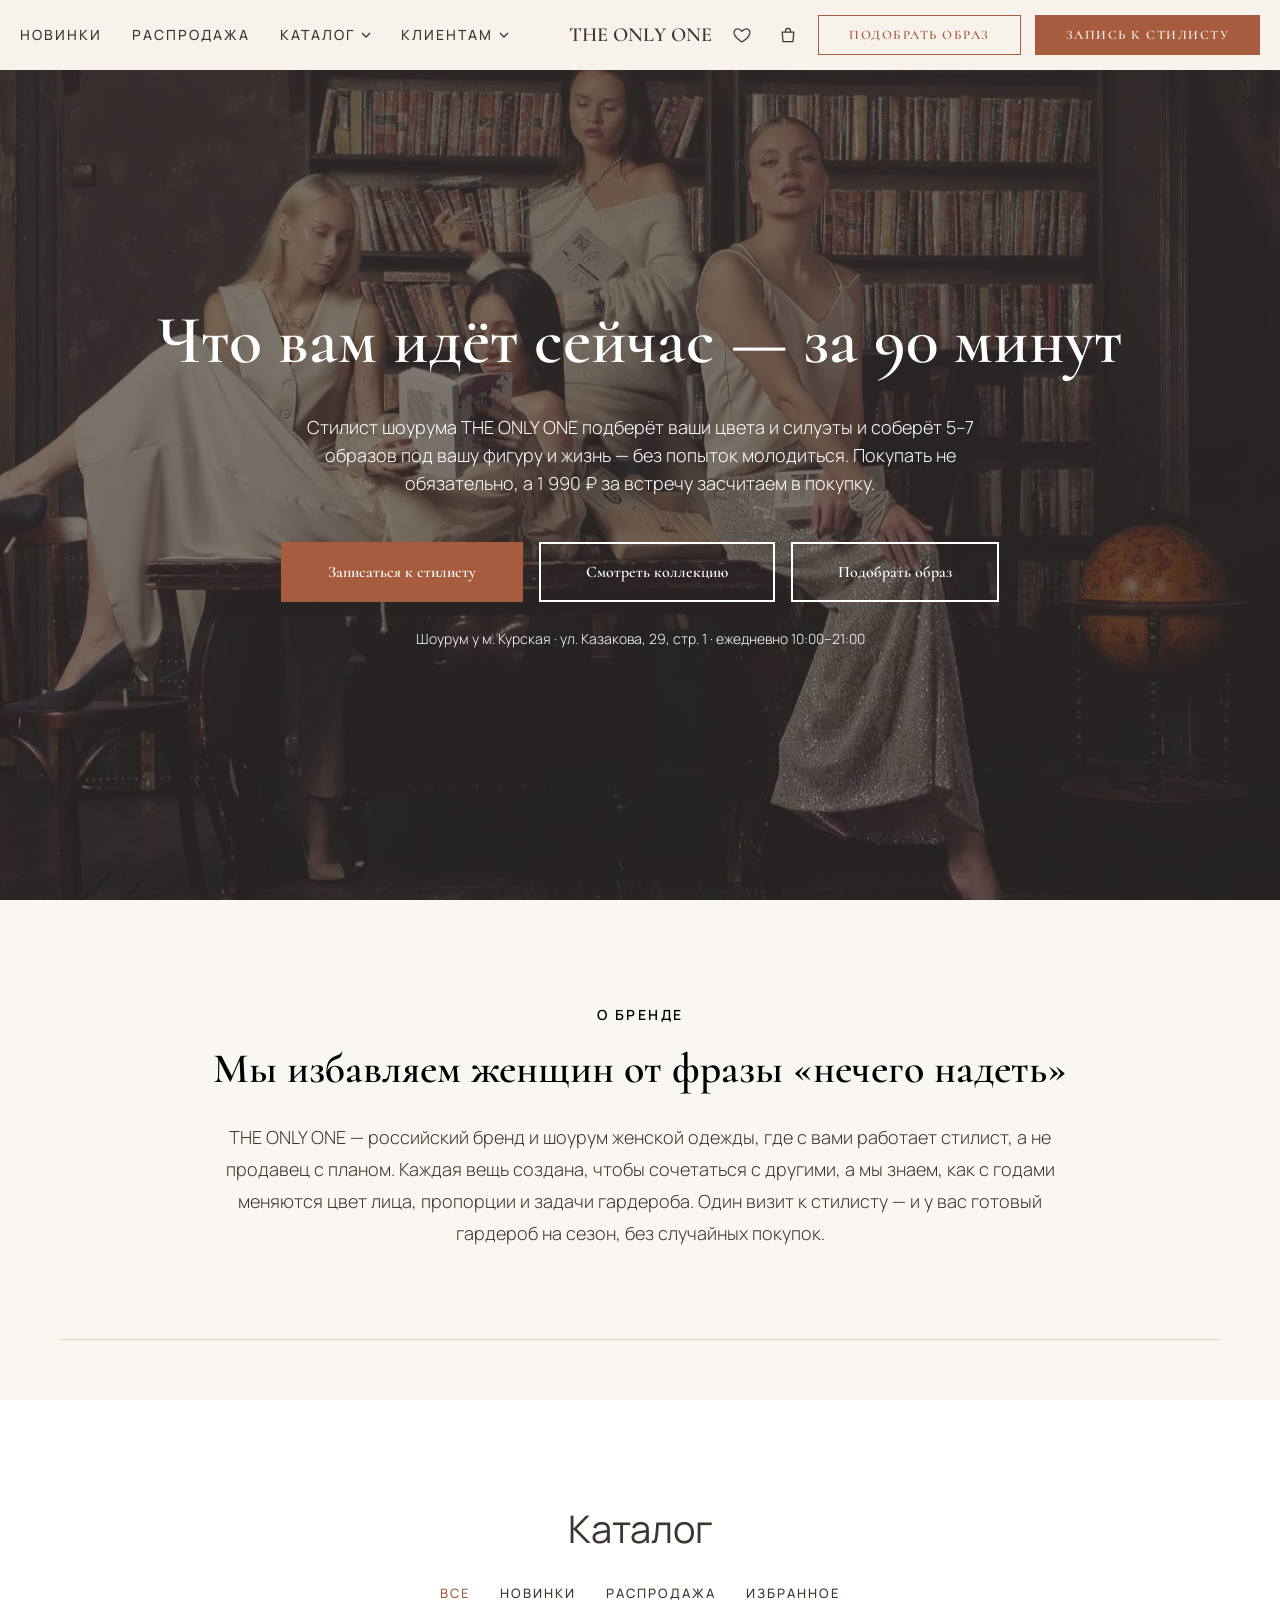
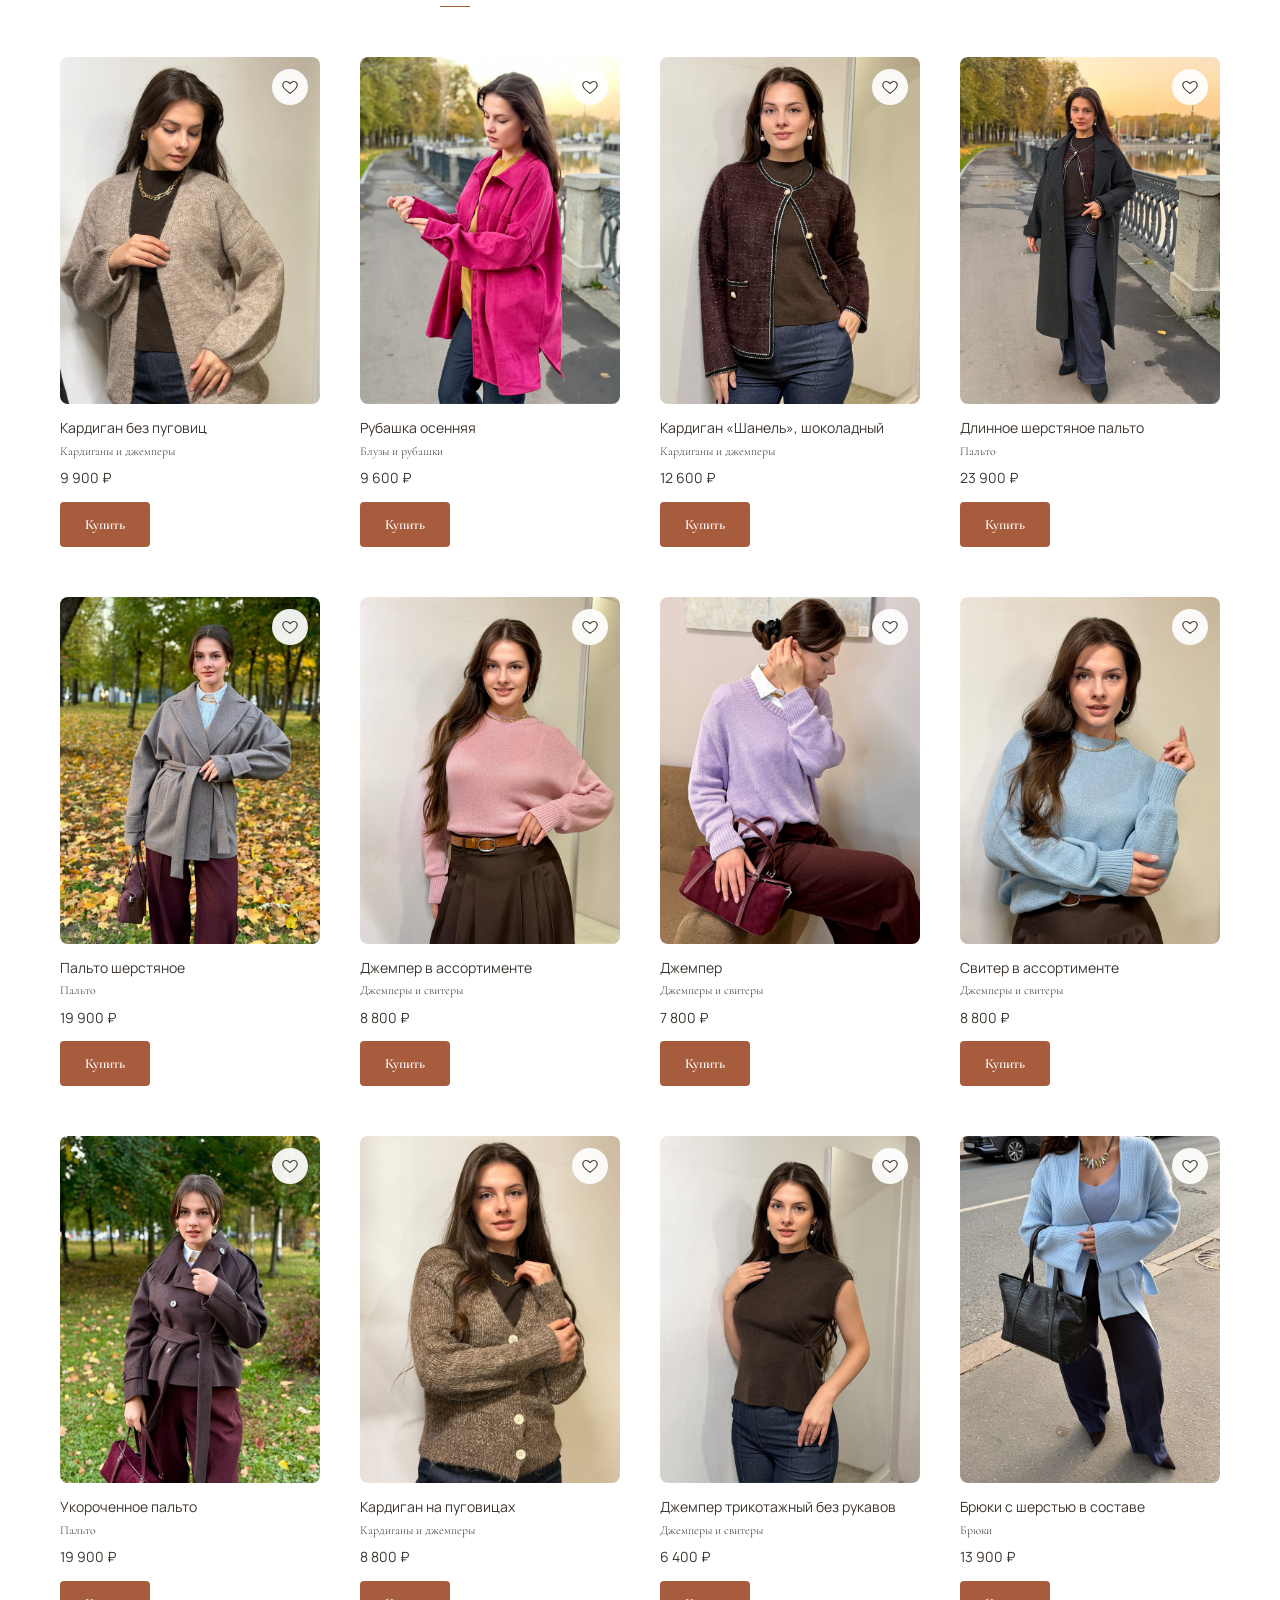
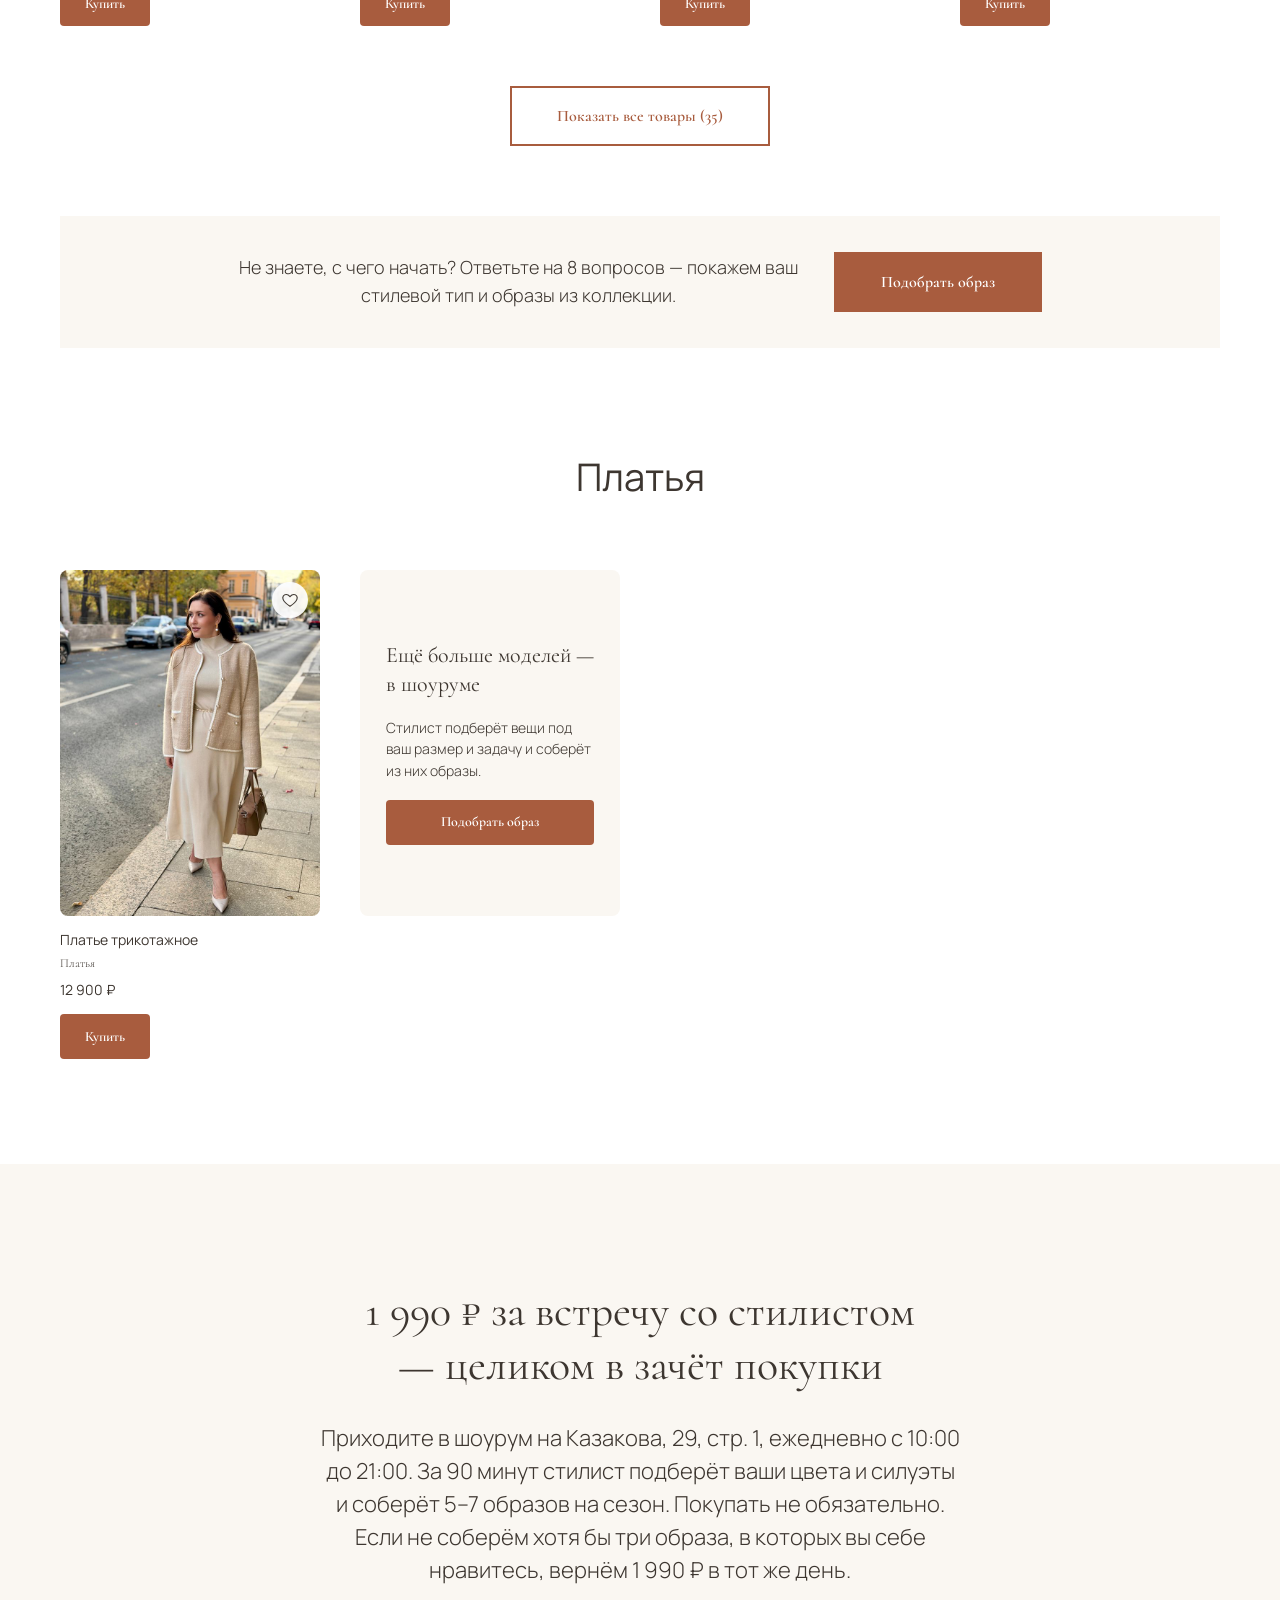
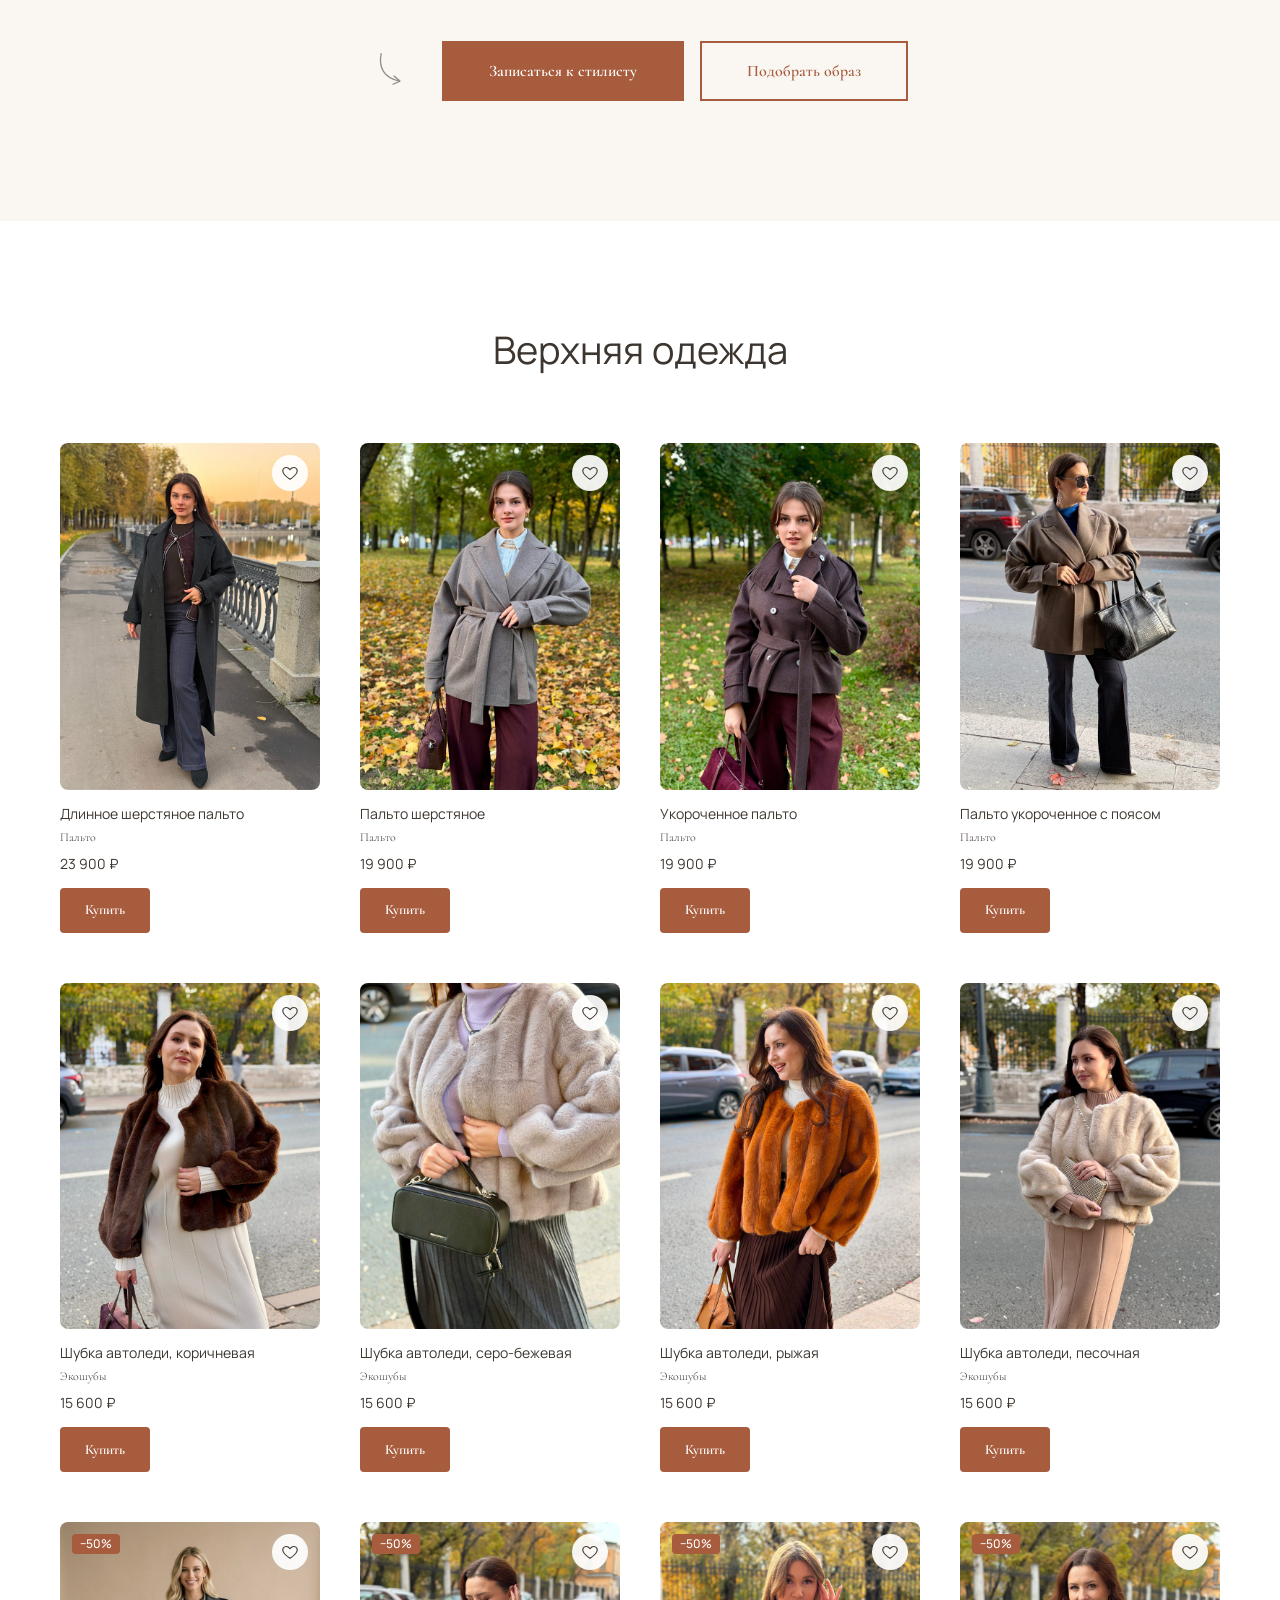
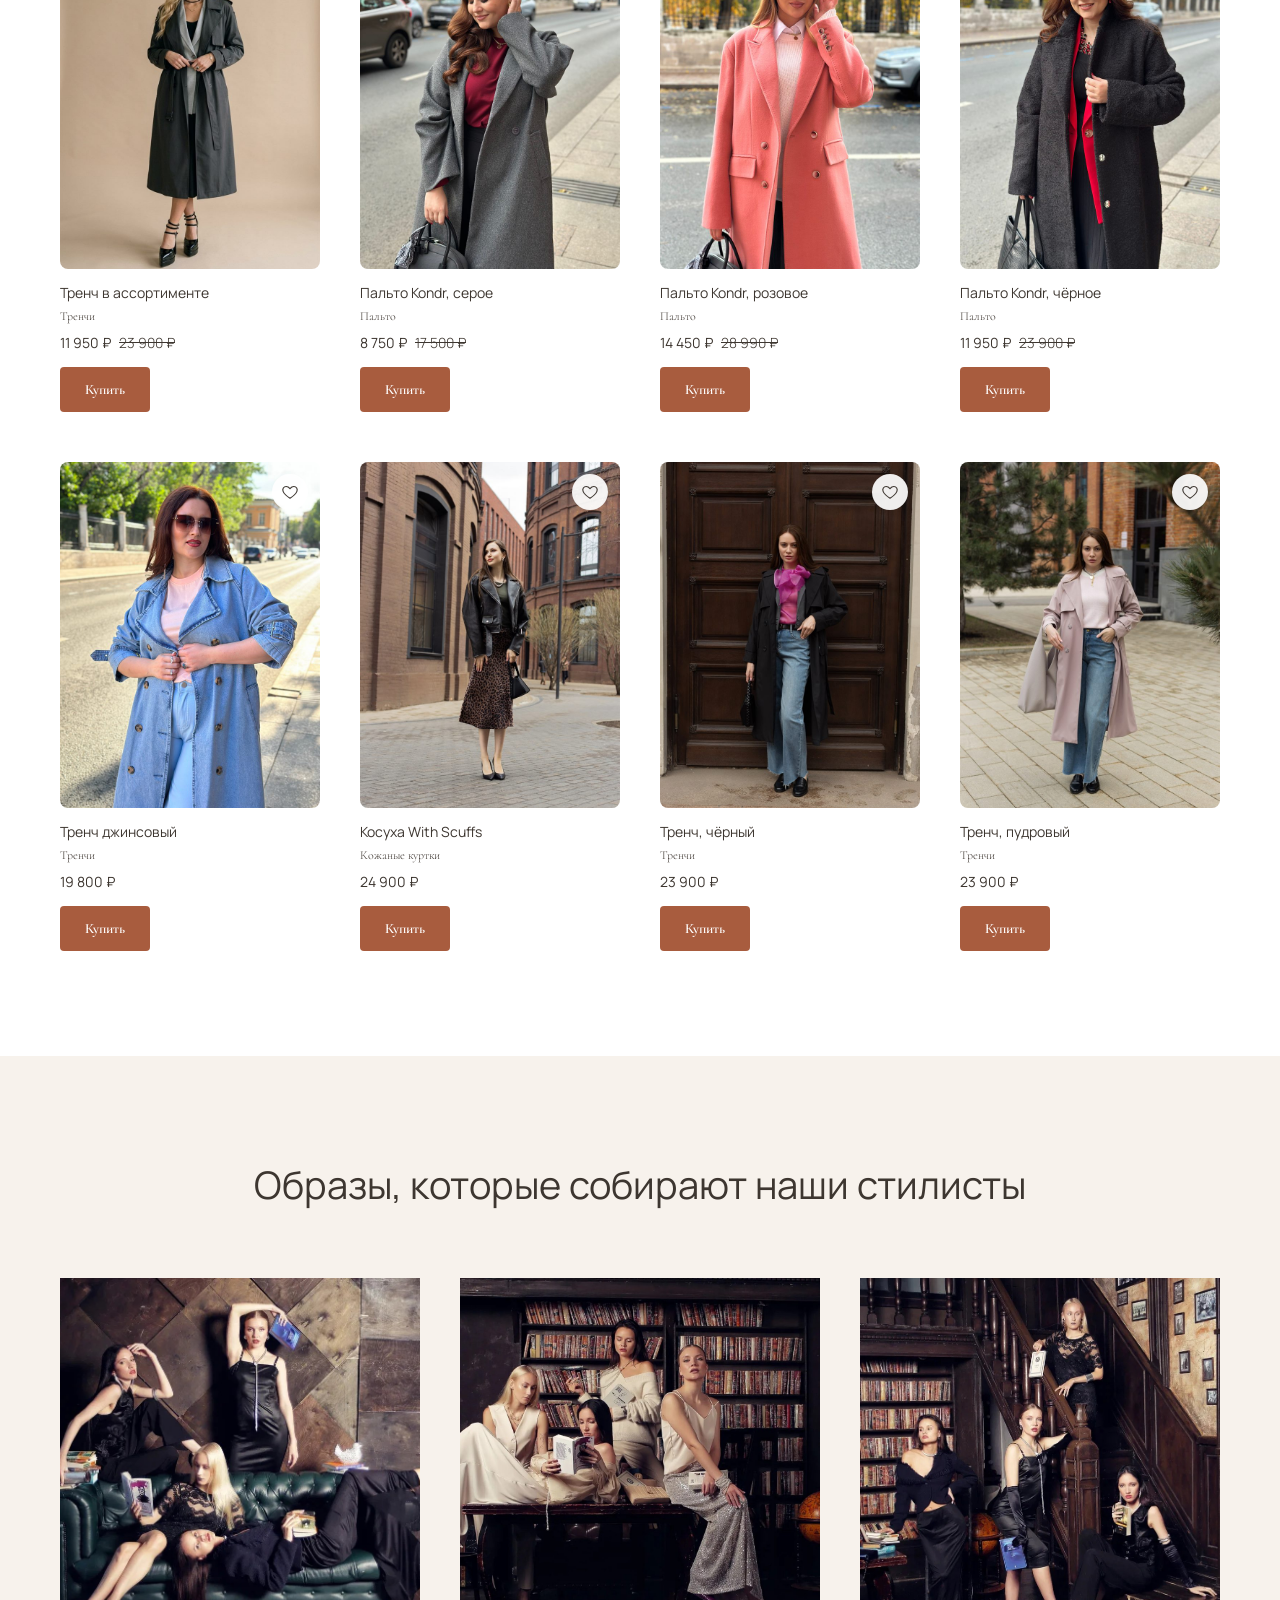
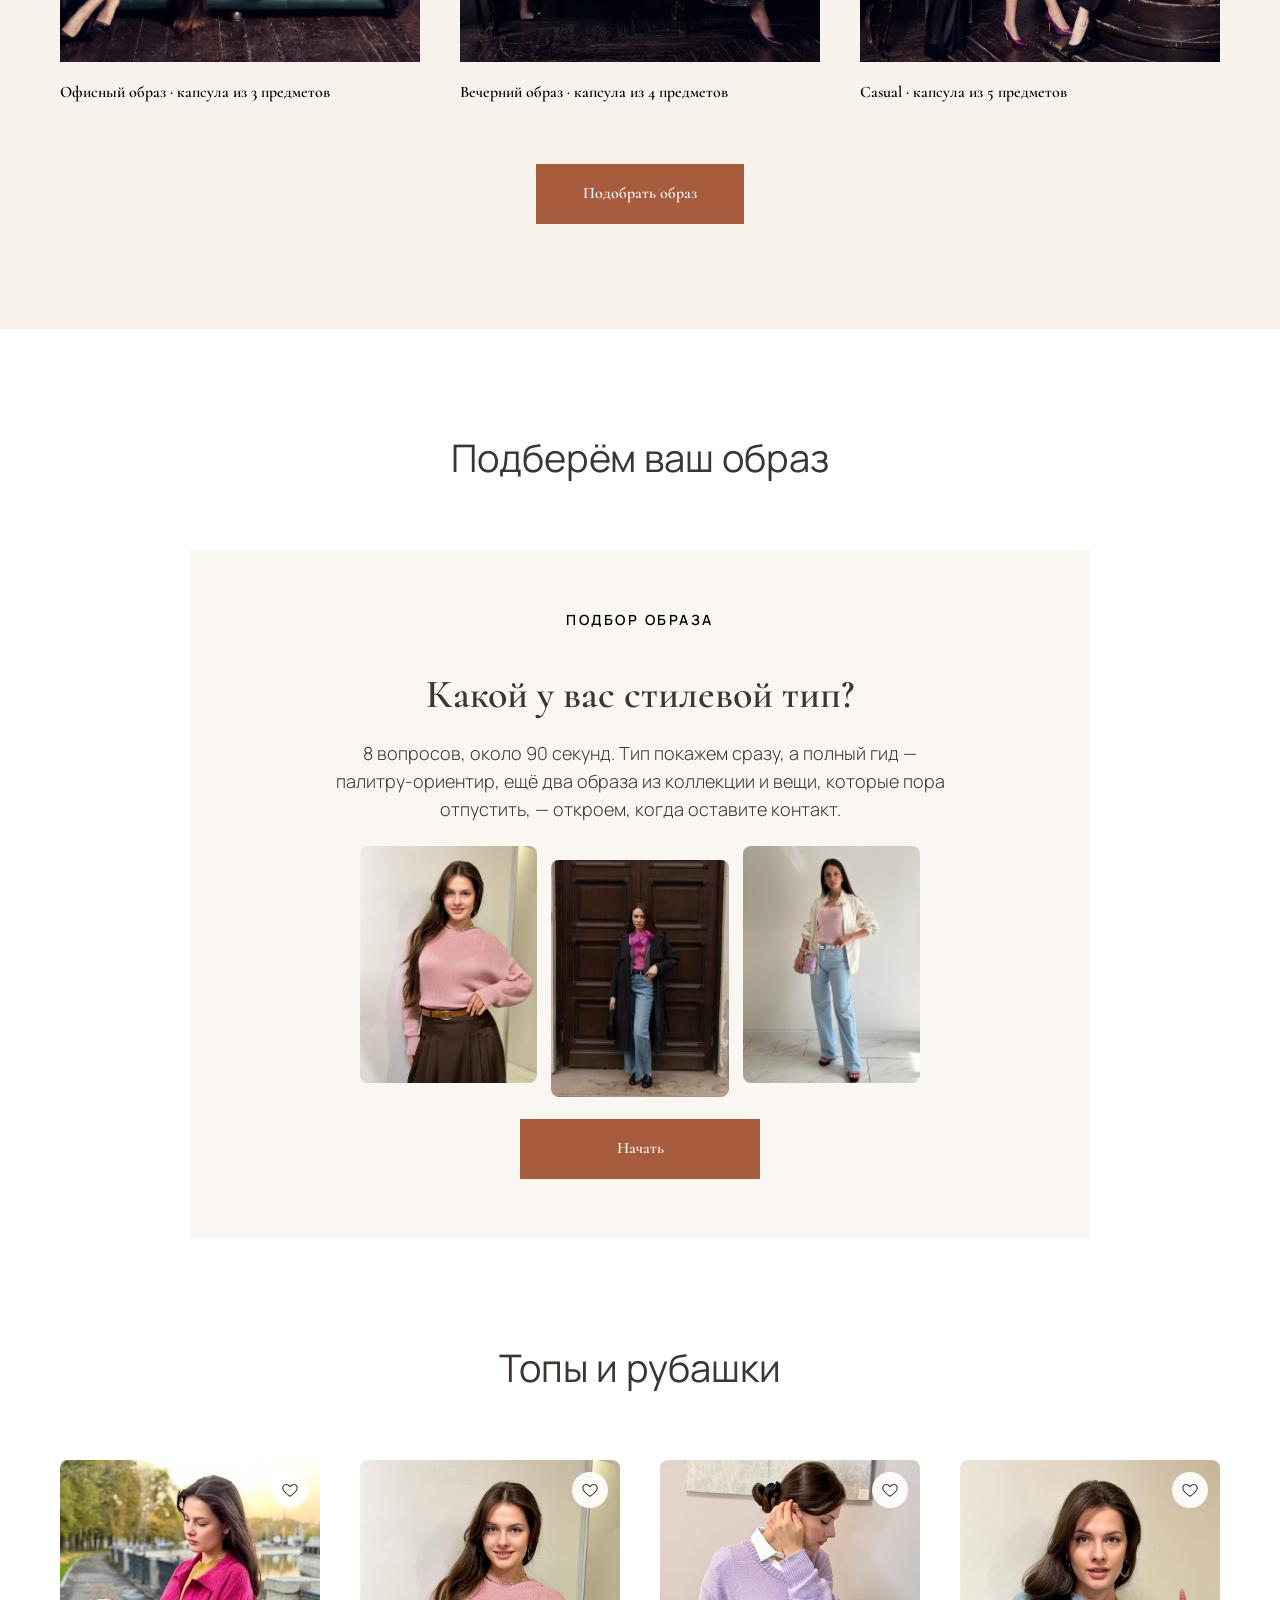
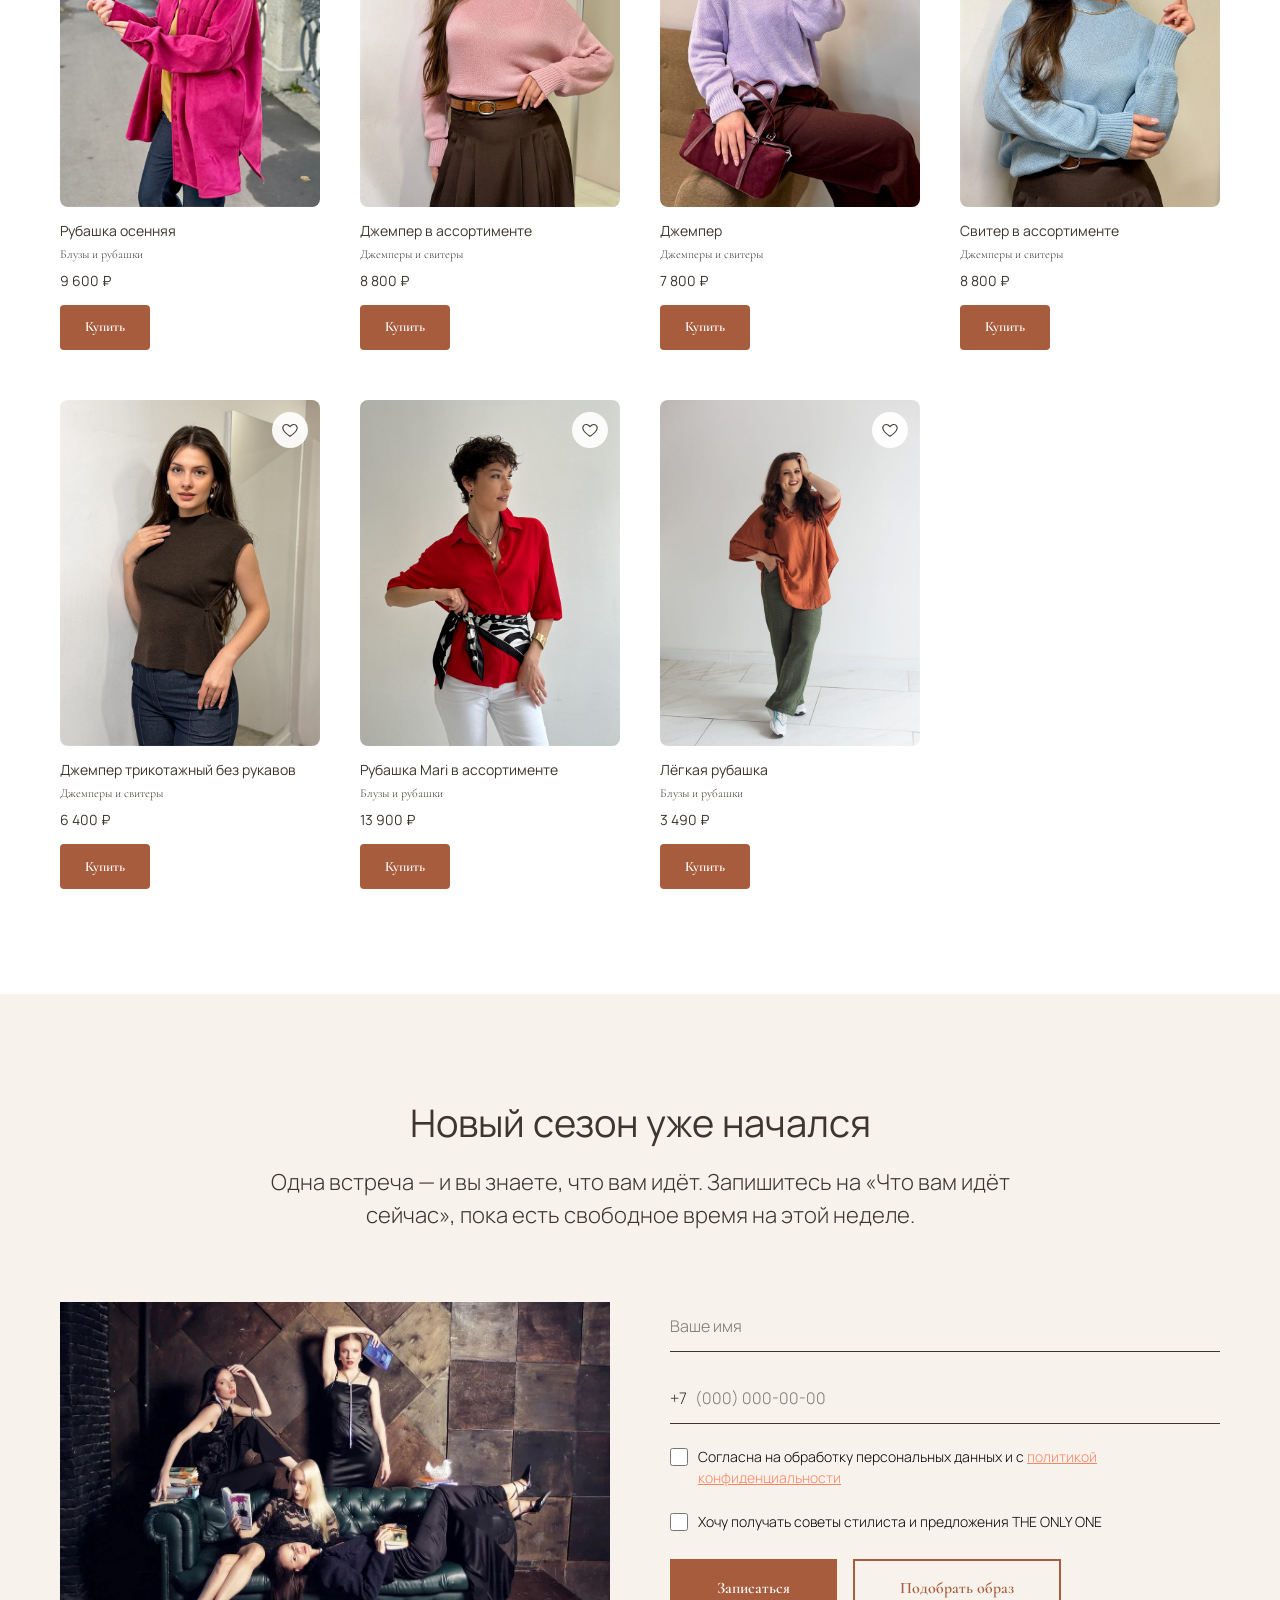
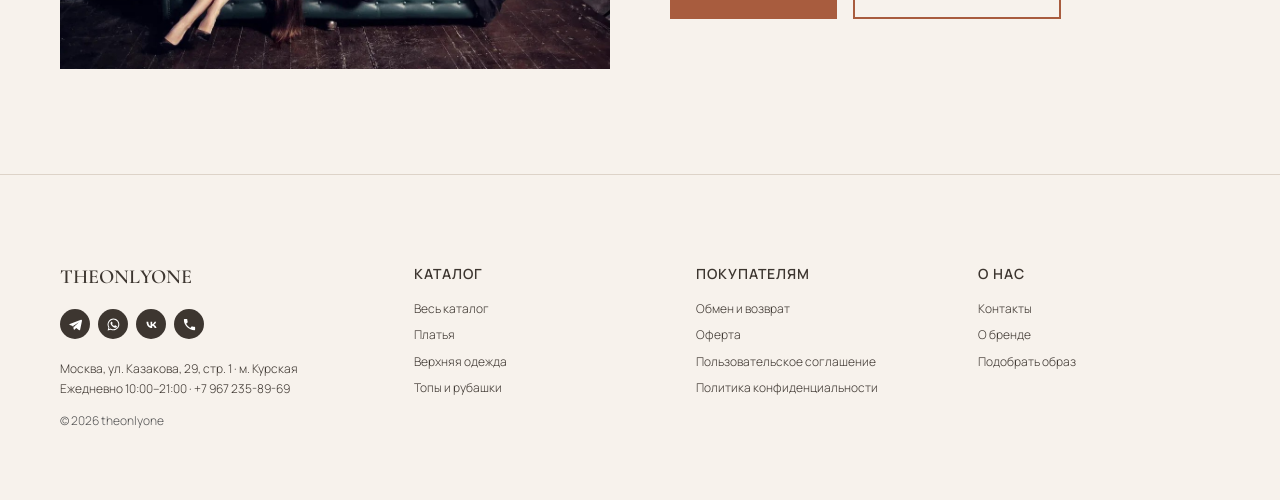
==== commit e97e695e: "Квиз «Подобрать образ» — блок на странице вместо всплывающего окна Квиз живёт в разделе #quiz после " ====
--- a/index.html
+++ b/index.html
@@ -156,6 +156,13 @@
         <figure><img src="img/looks-casual.jpg" alt="Образ casual" loading="lazy"><figcaption>Casual · капсула из 5 предметов</figcaption></figure>
       </div>
       <div class="looks__cta"><button class="btn" type="button" data-quiz>Подобрать образ</button></div>
+    </div>
+  </section>
+
+  <section class="quizsec" id="quiz">
+    <div class="wrap">
+      <h2 class="sec-title">Подберём ваш образ</h2>
+      <div class="qz-card" id="quiz-root"></div>
     </div>
   </section>
 
@@ -243,13 +250,6 @@
   </div>
 </div>
 
-<div class="modal qz-modal" id="quiz" hidden role="dialog" aria-modal="true" aria-label="Подбор образа">
-  <div class="qz">
-    <button class="modal__x qz__x" type="button" data-close aria-label="Закрыть">×</button>
-    <div class="qz__in" id="quiz-root"></div>
-  </div>
-</div>
-
 <div class="toast" id="toast" role="status" hidden></div>
 
 <script src="js/data.js"></script>
--- a/css/style.css
+++ b/css/style.css
@@ -191,12 +191,11 @@
 
 .toast { position: fixed; left: 50%; bottom: 24px; z-index: 300; transform: translateX(-50%); width: min(560px, calc(100% - 32px)); padding: 14px 18px; background: var(--brown); color: var(--cream-2); font: 400 14px/1.45 var(--sans); }
 
-/* ---------- квиз «Подобрать образ» ---------- */
-#product-modal { z-index: 120; }
-.qz-modal { padding: 0; align-items: stretch; background: var(--cream); }
-.qz { position: relative; width: 100%; height: 100%; overflow: auto; background: var(--cream); }
-.qz__x { position: fixed; top: 14px; right: 18px; background: var(--white); }
-.qz__in { max-width: 860px; margin: 0 auto; padding: 70px 20px 80px; }
+/* ---------- квиз «Подобрать образ»: отдельный блок страницы ---------- */
+.quizsec { background: var(--white); padding: 105px 0; }
+.quizsec + .store { padding-top: 0; }
+.qz-card { max-width: 900px; margin: 0 auto; padding: clamp(28px, 5vw, 60px); background: var(--cream); scroll-margin-top: calc(var(--header-h) + 20px); }
+.qz-gate, .qz-open { scroll-margin-top: calc(var(--header-h) + 20px); }
 .qz-screen { display: grid; gap: 22px; }
 .qz-intro { text-align: center; justify-items: center; }
 .qz-h { font: 600 clamp(28px, 3.4vw, 40px)/1.2 var(--serif); color: var(--brown); text-wrap: balance; }
@@ -241,7 +240,7 @@
 .qz-next { justify-self: start; min-width: 200px; }
 .qz-eyebrow { font: 500 12px/1.35 var(--sans); letter-spacing: 2px; text-transform: uppercase; color: var(--brown); }
 .qz-tag { margin-top: -10px; font: 600 14px/1.3 var(--sans); letter-spacing: 2px; text-transform: uppercase; color: var(--terra); }
-.qz-answers { display: grid; gap: 10px; padding: 22px 24px; background: var(--cream-2); }
+.qz-answers { display: grid; gap: 10px; padding: 22px 24px; background: var(--white); }
 .qz-answers ul { display: grid; gap: 8px; padding: 0; list-style: none; }
 .qz-answers li { position: relative; padding-left: 18px; font: 300 16px/1.5 var(--sans); }
 .qz-answers li::before { content: ""; position: absolute; left: 0; top: .6em; width: 7px; height: 7px; border-radius: 50%; background: var(--terra); }
@@ -274,7 +273,8 @@
 .qz-gate__btns { display: flex; flex-wrap: wrap; gap: 12px; }
 .qz-phone { display: grid; gap: 16px; }
 .qz-phone .btn { justify-self: start; }
-.qz-bridge { display: grid; gap: 14px; justify-items: start; padding: 30px; background: var(--cream-2); }
+.qz-bridge { display: grid; gap: 14px; justify-items: start; padding: 30px; background: var(--white); border-left: 3px solid var(--terra); }
+.qz-ok { background: var(--cream); }
 .qz-again { text-align: center; }
 
 /* ---------- адаптив ---------- */
@@ -307,7 +307,8 @@
   .pm__body { padding: 30px 20px; }
   .ftr__in { grid-template-columns: 1fr; gap: 30px; }
   .card--promo { aspect-ratio: auto; grid-column: 1 / -1; }
-  .qz__in { padding: 64px 16px 60px; }
+  .quizsec { padding: 70px 0; }
+  .qz-card { margin: 0 -20px; padding: 28px 20px; }
   .qz-photos { grid-template-columns: repeat(2, minmax(0, 1fr)); gap: 18px 10px; }
   .qz-photo__cap { font-size: 13px; }
   .qz-opts--2 { grid-template-columns: 1fr 1fr; }
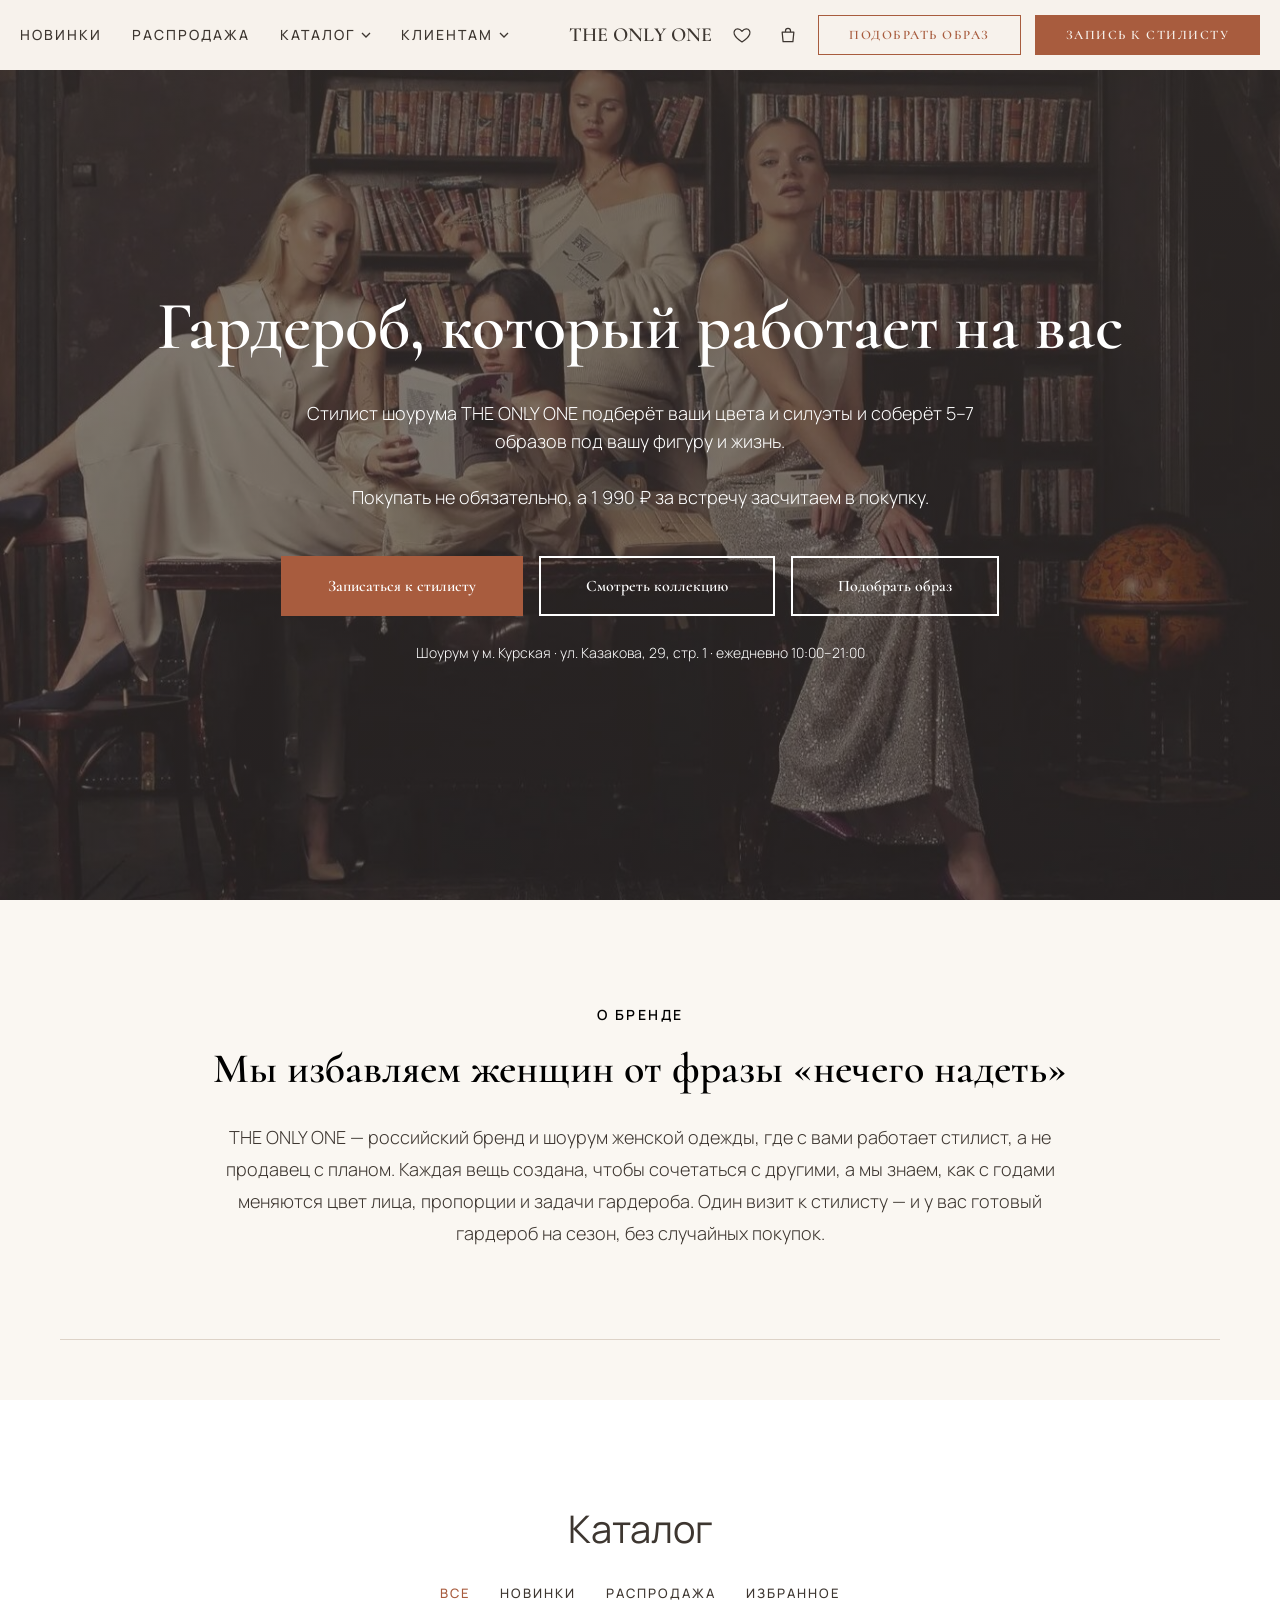
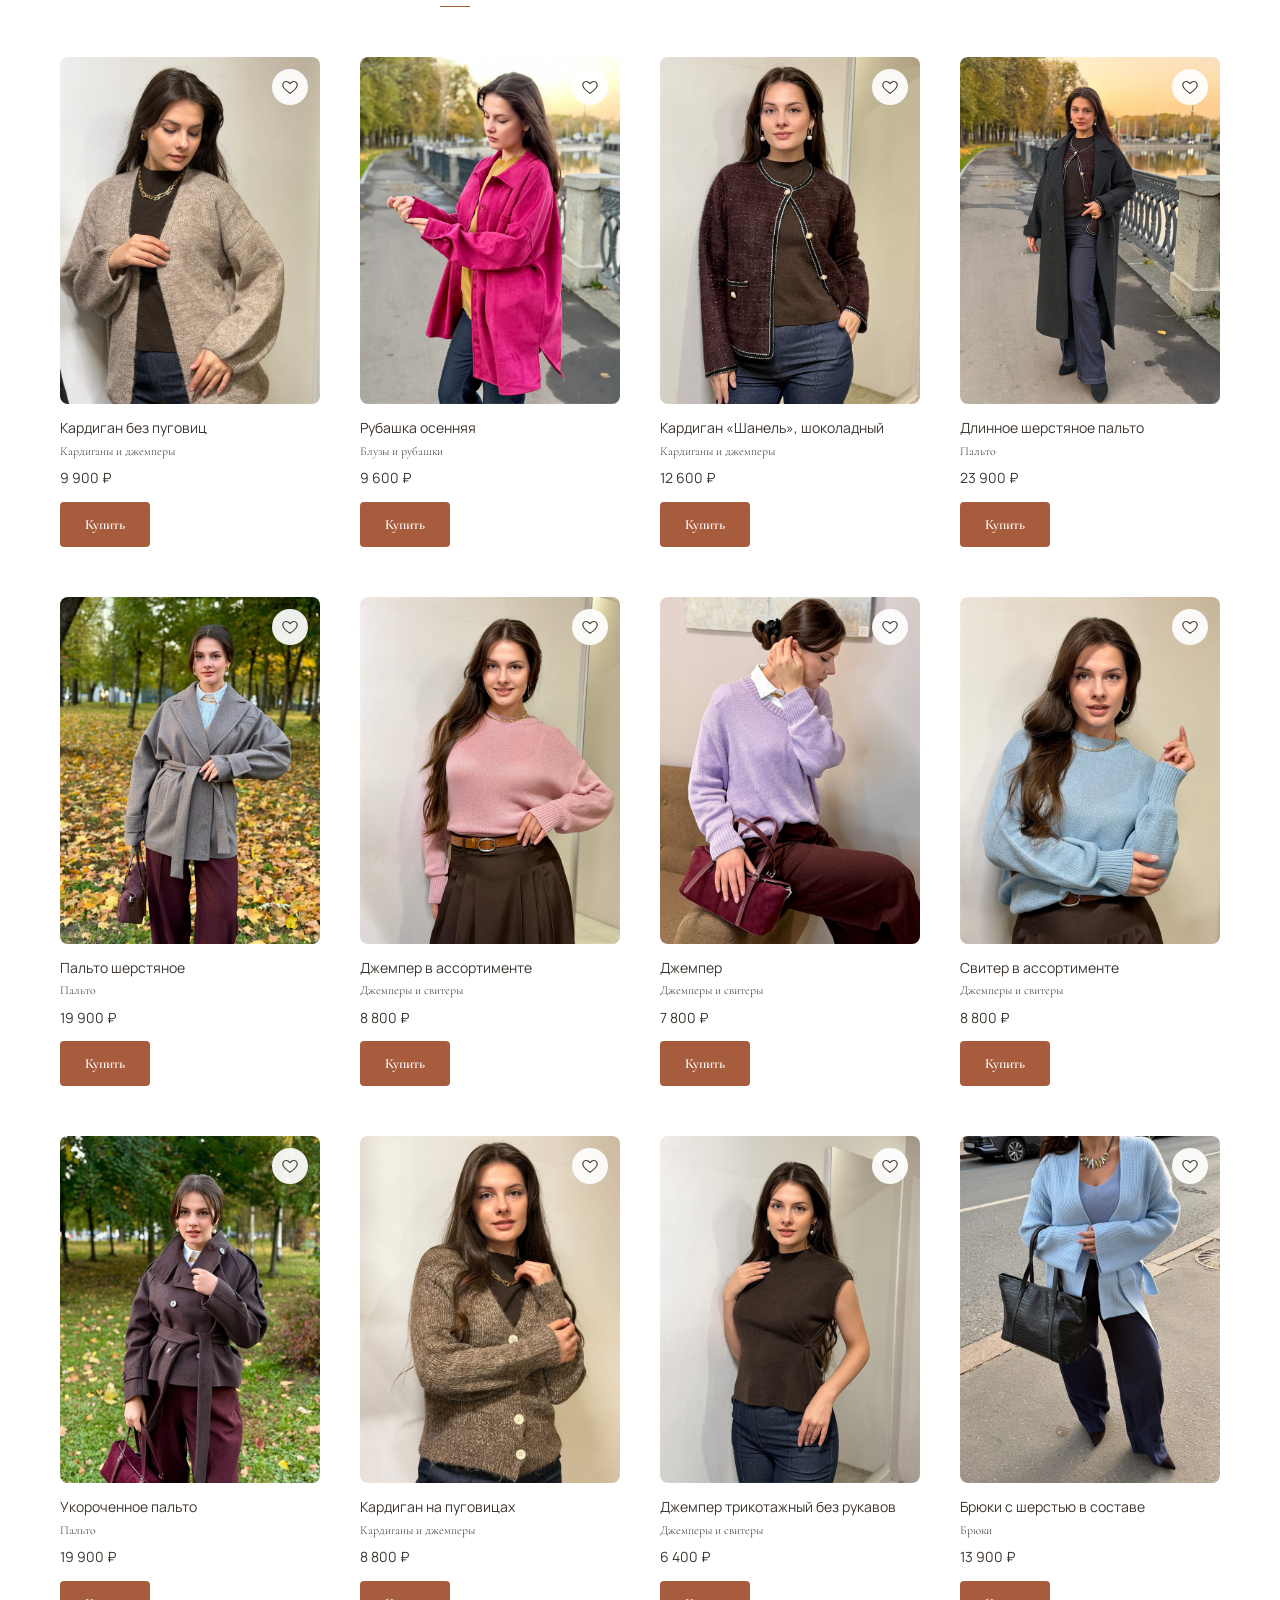
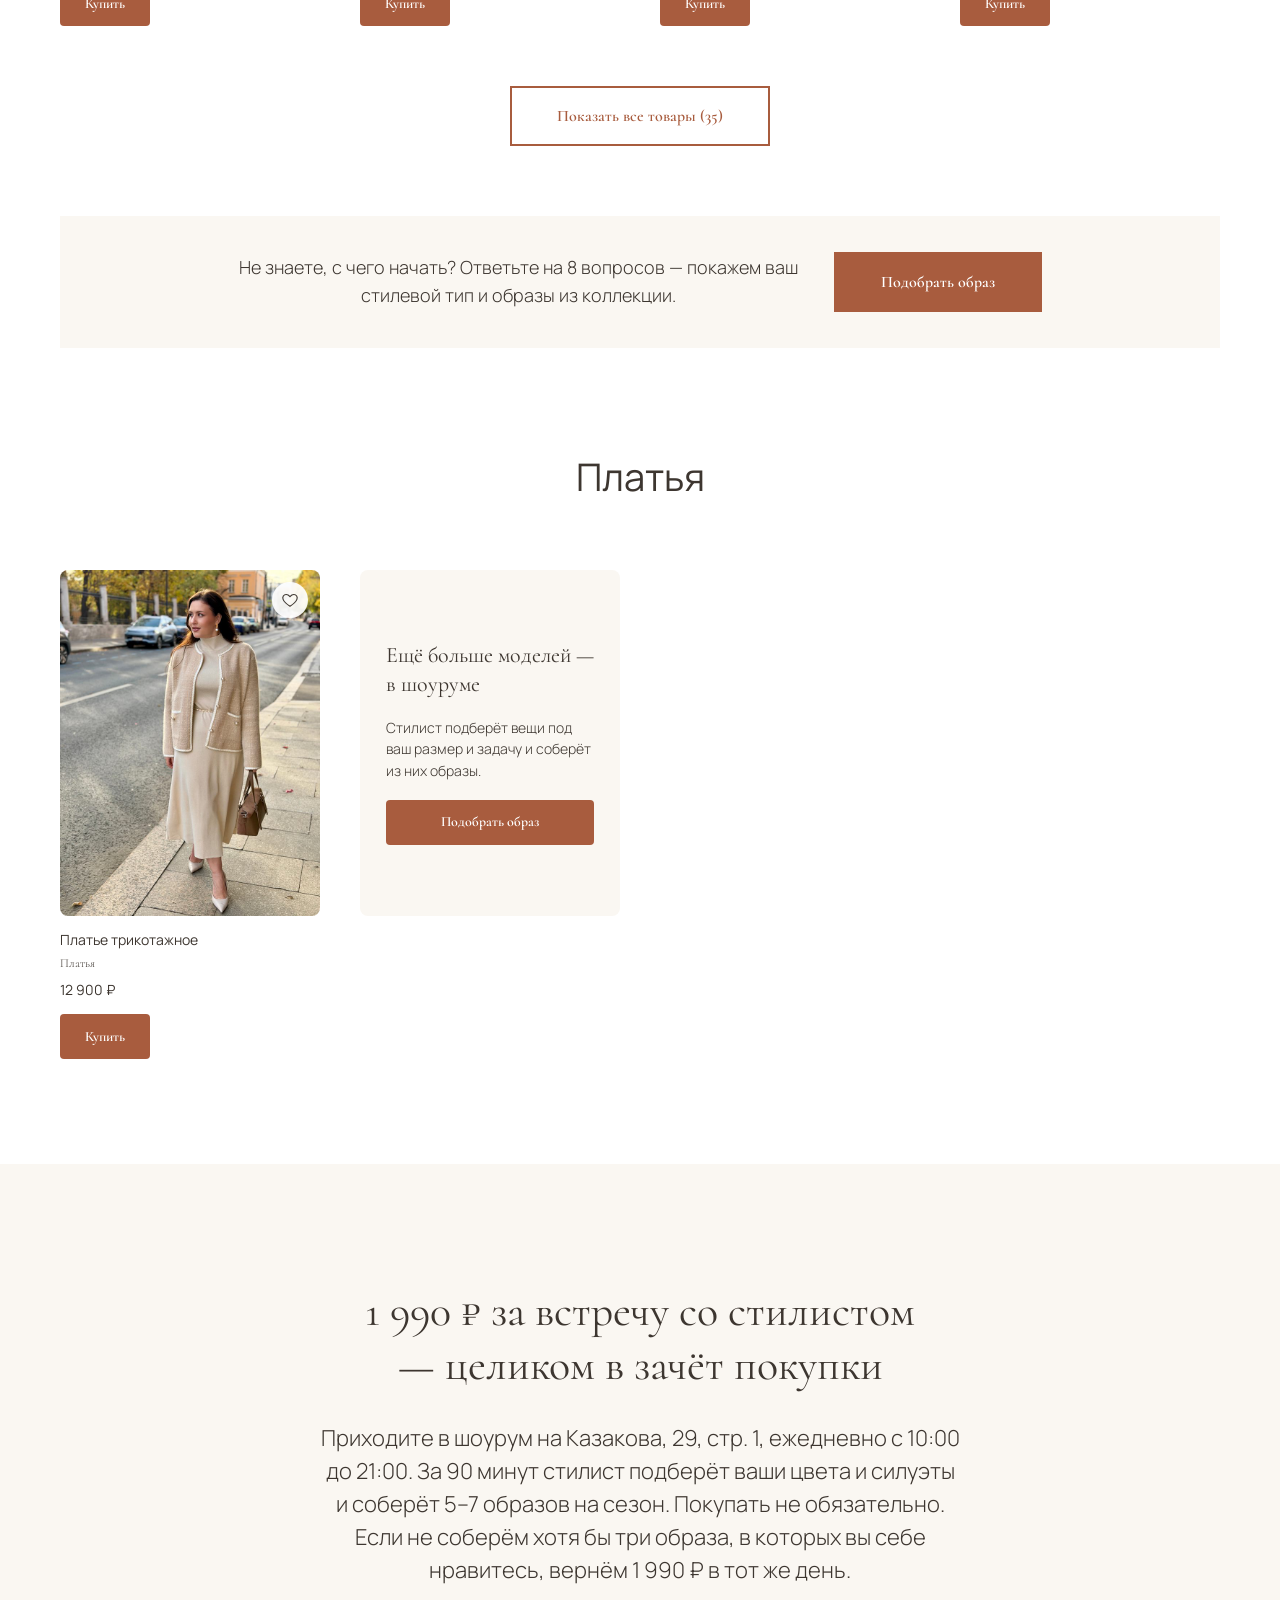
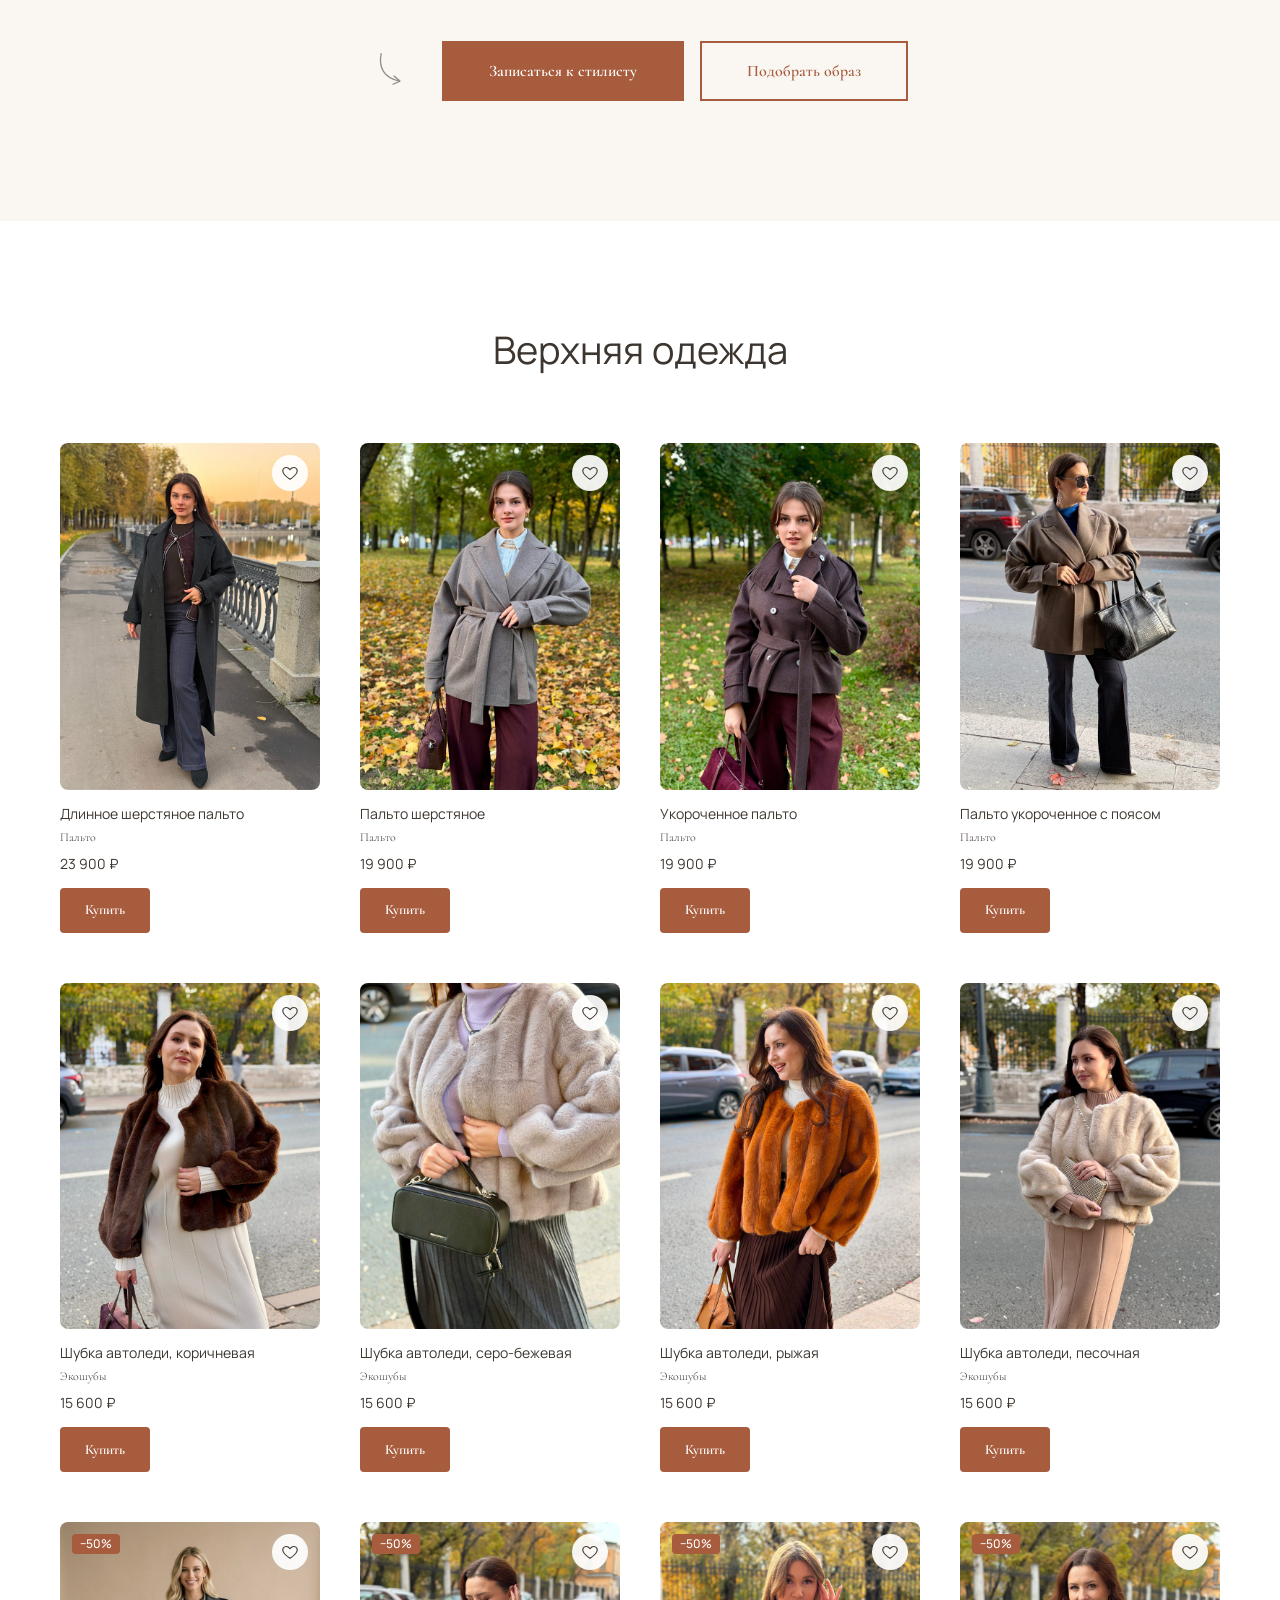
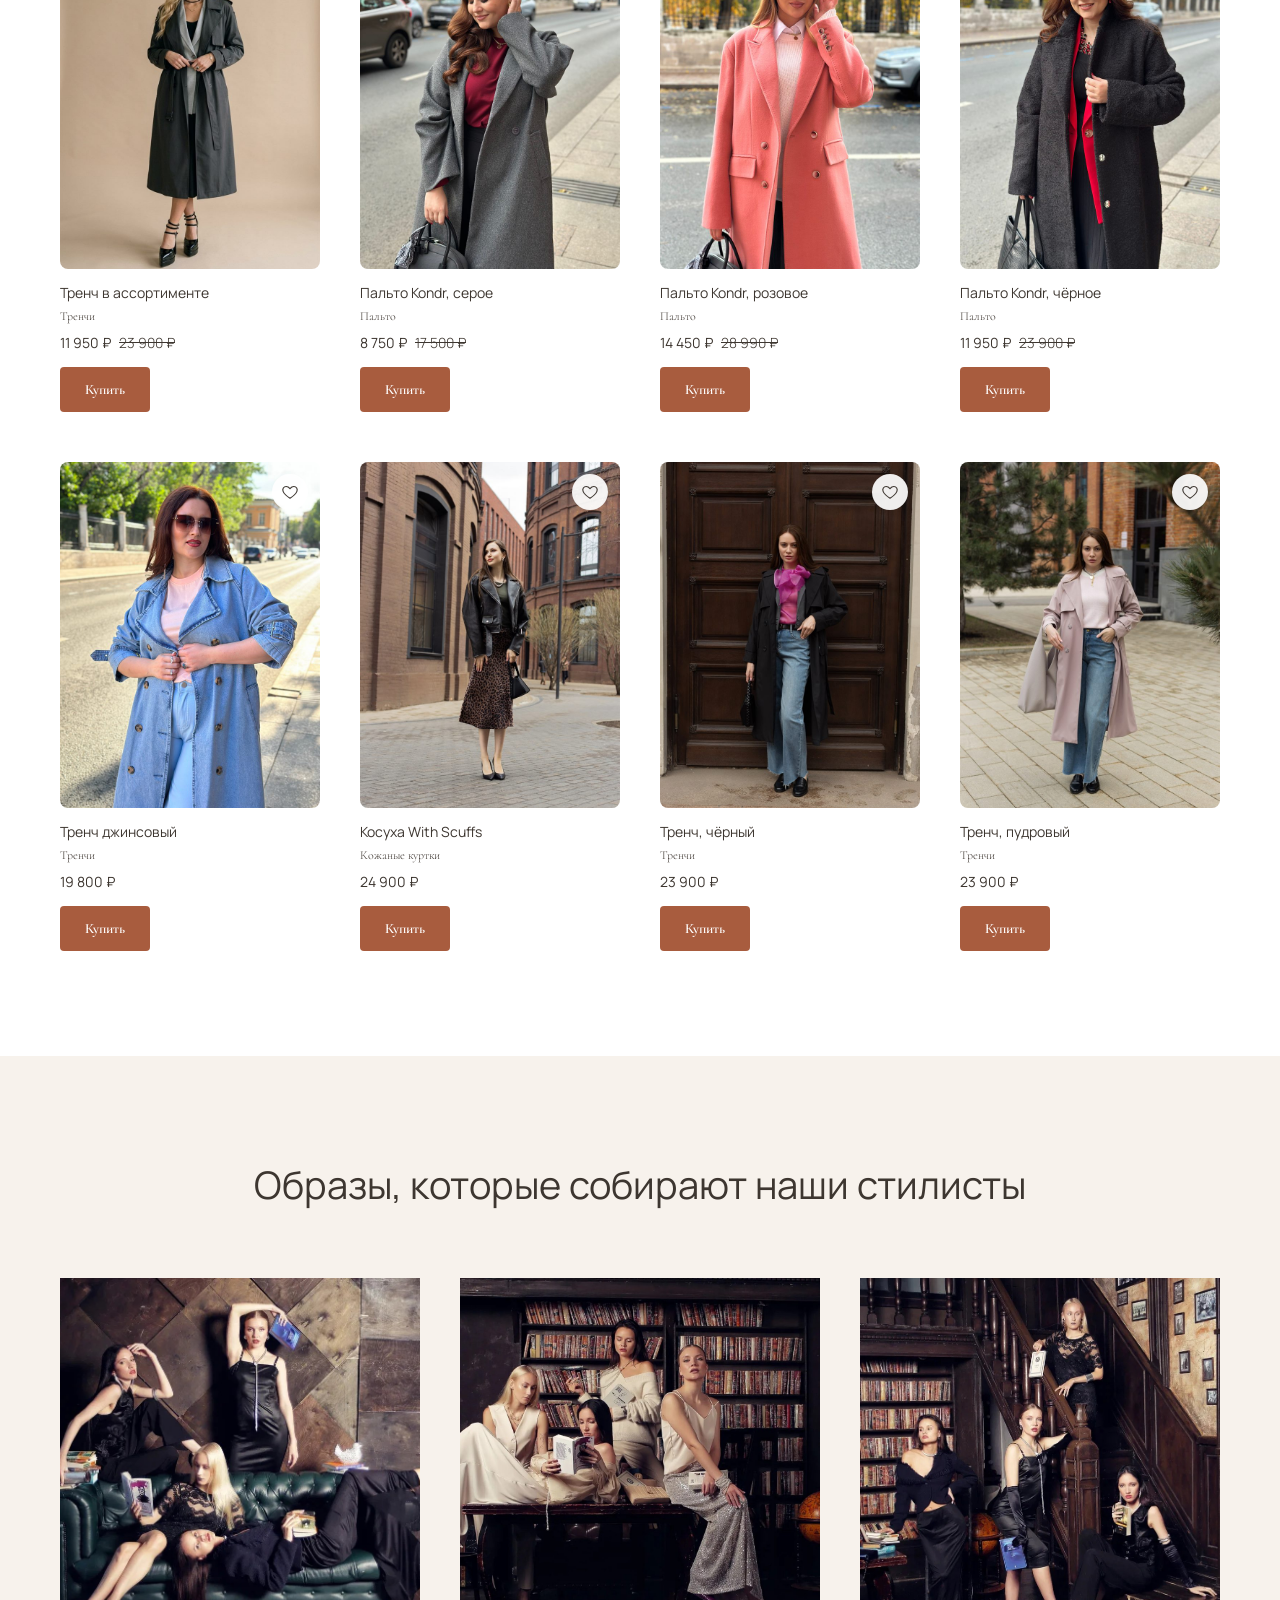
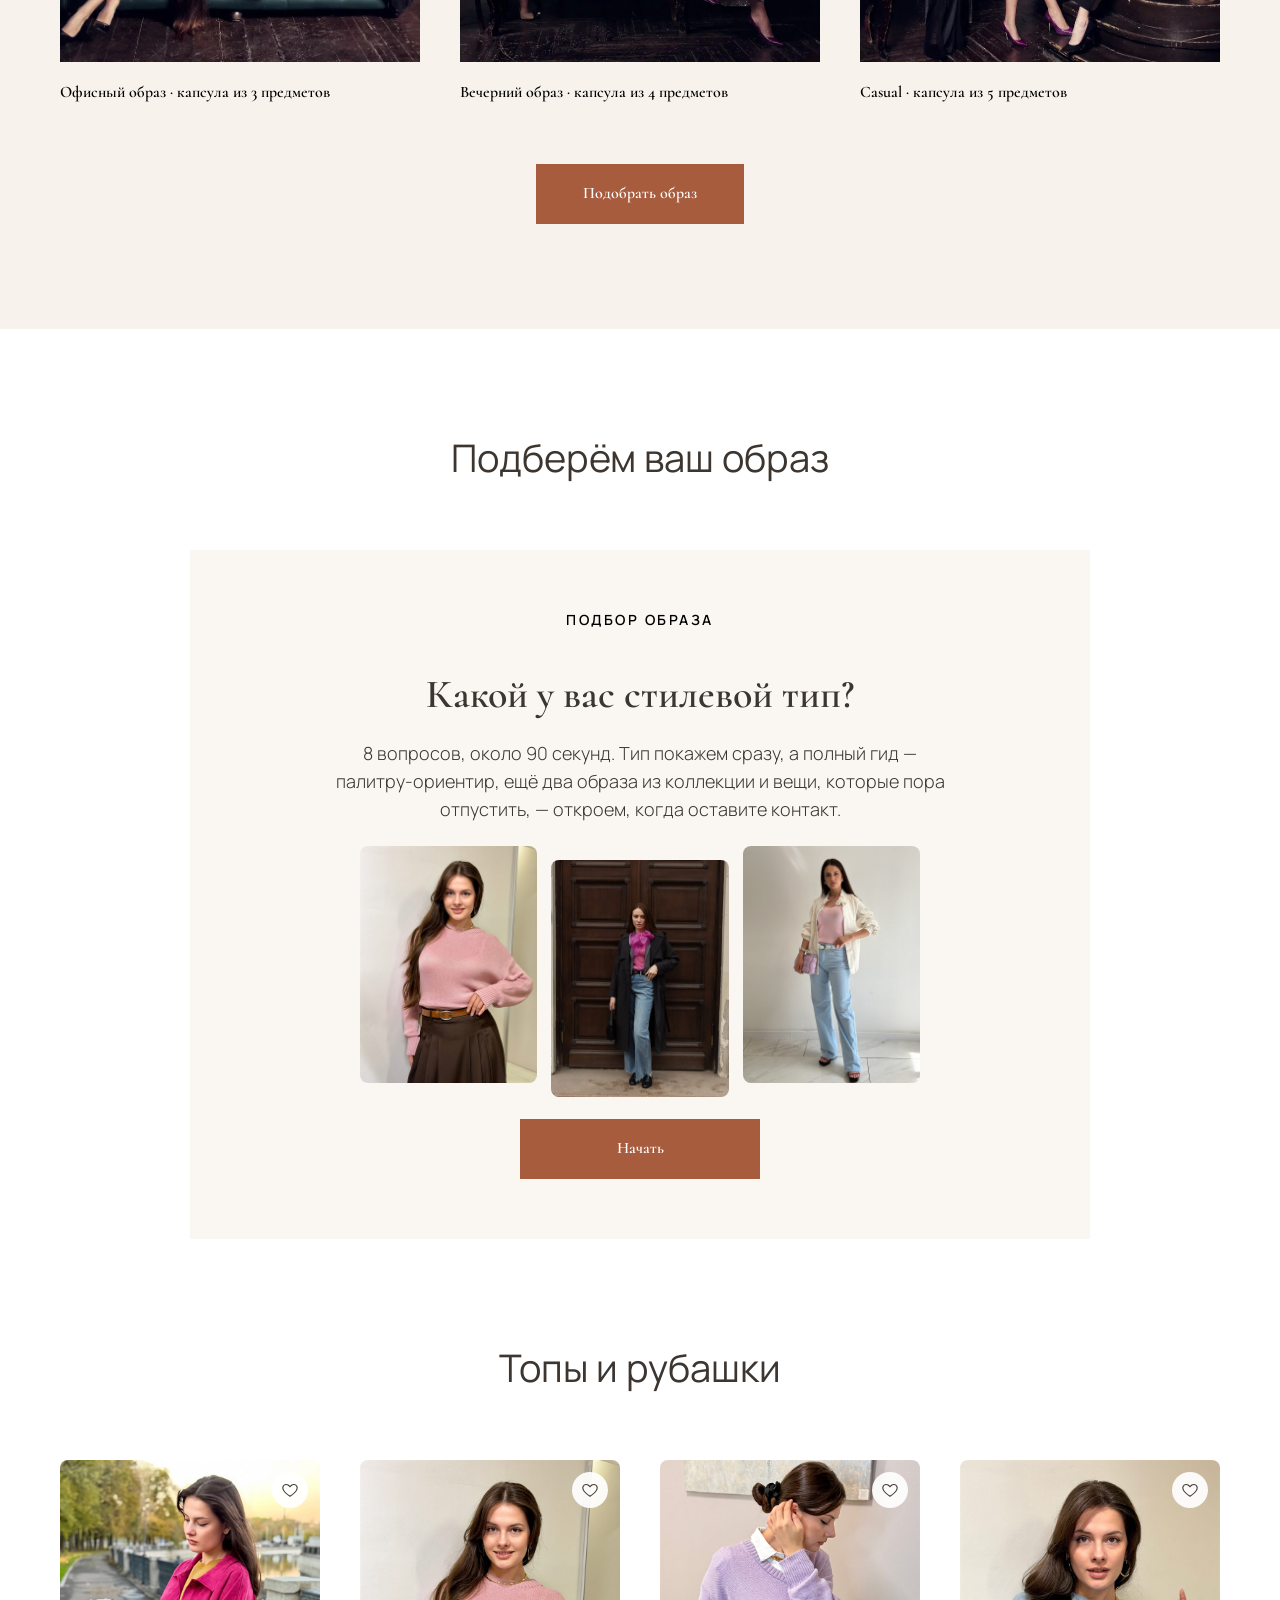
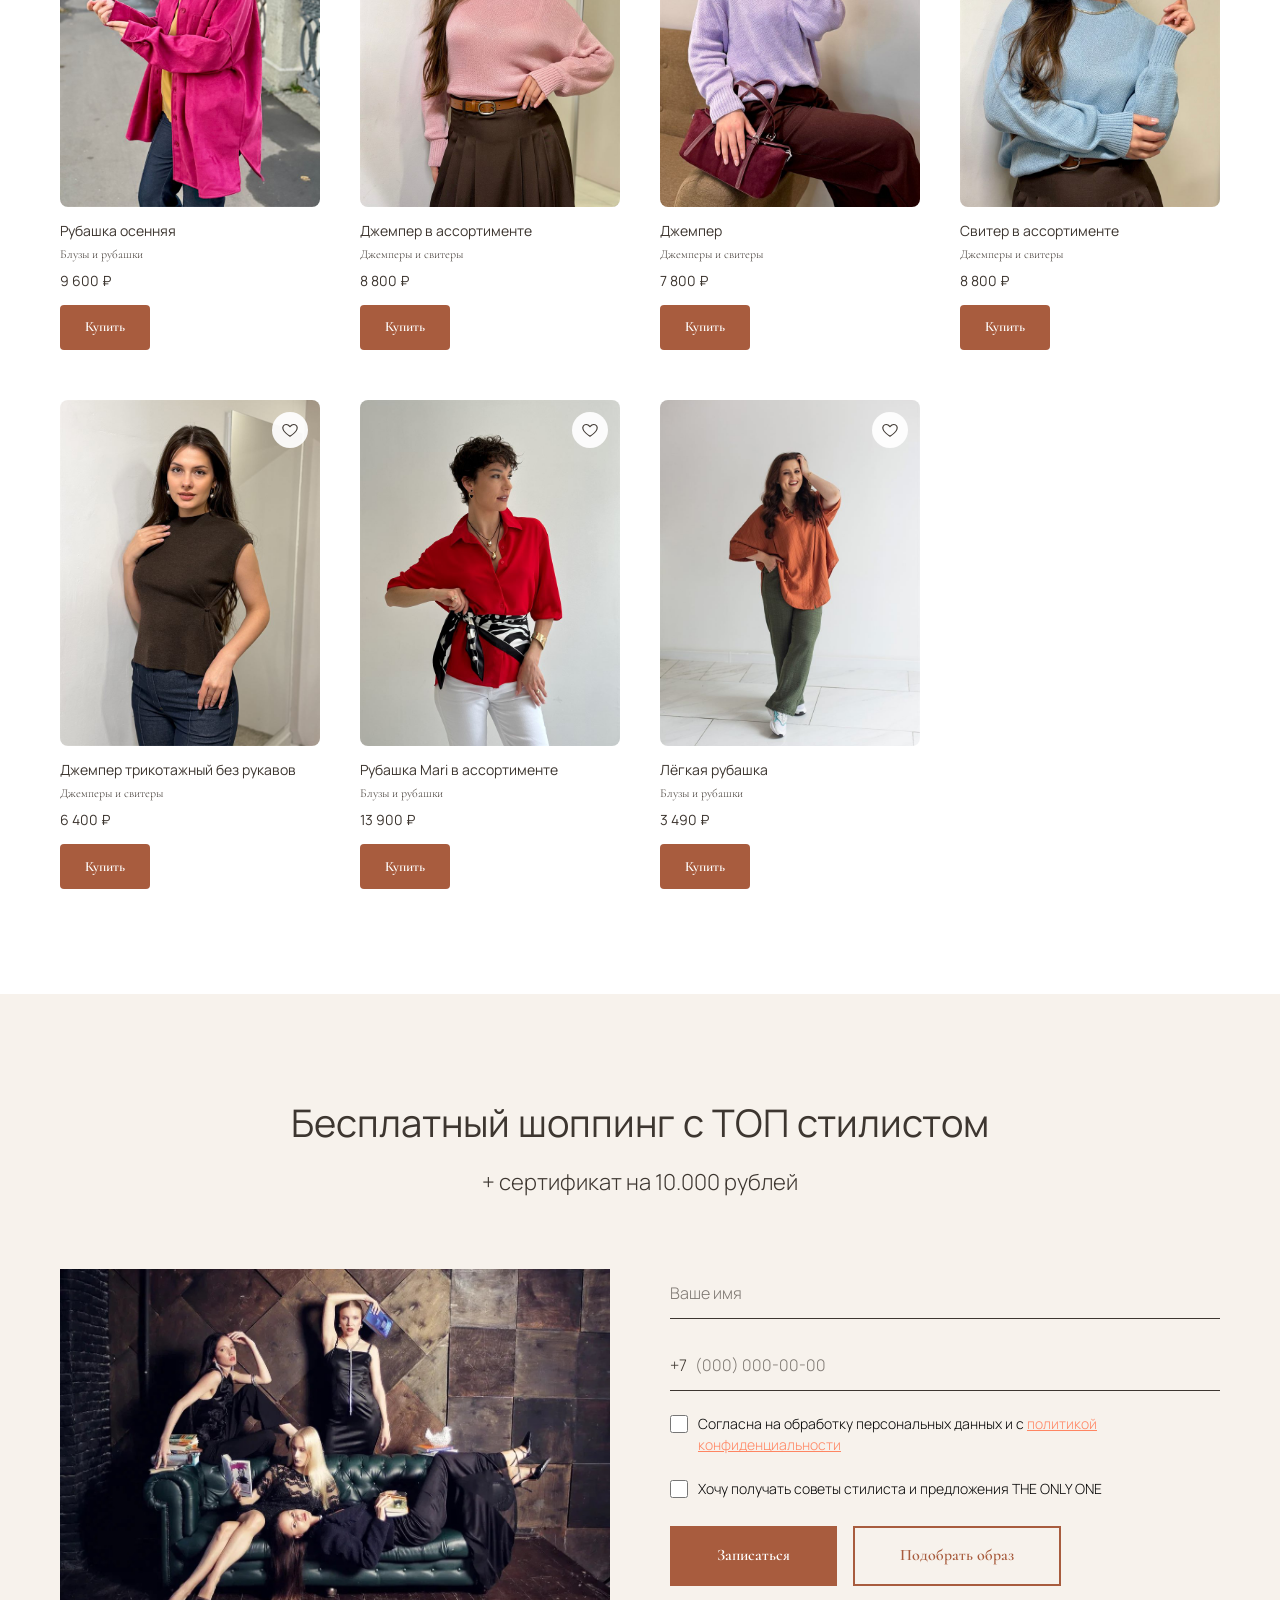
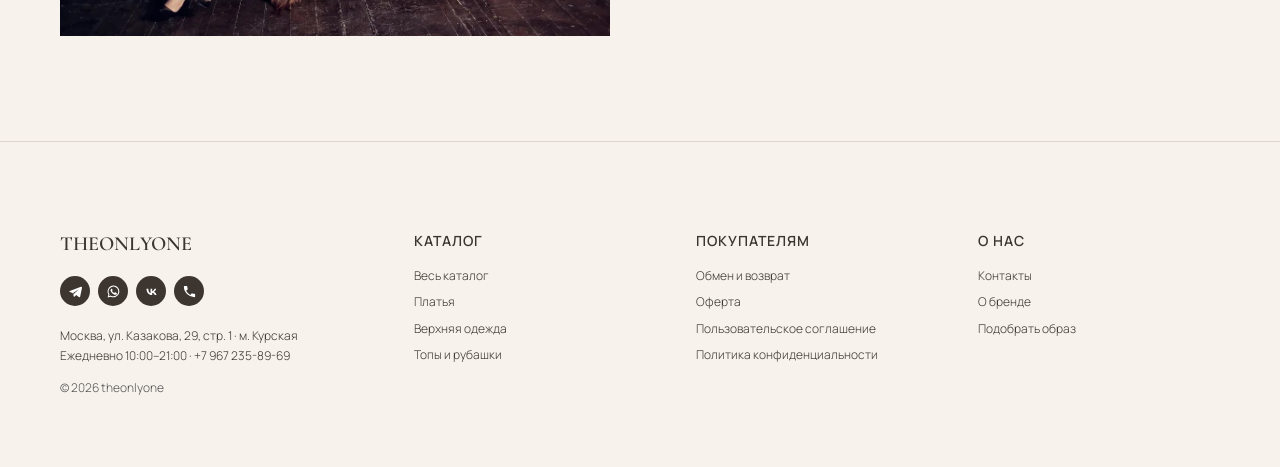
==== commit c8ea22d7: "Плавная прокрутка квиза на телефоне, новые тексты первого экрана и формы - Квиз: выбор ответа отмеча" ====
--- a/index.html
+++ b/index.html
@@ -6,7 +6,7 @@
   <!-- Демо-версия на GitHub Pages: не индексировать. Убрать перед запуском на рабочем домене. -->
   <meta name="robots" content="noindex, nofollow">
   <title>THE ONLY ONE — шоурум женской одежды со стилистом в Москве</title>
-  <meta name="description" content="Что вам идёт сейчас — за 90 минут. Стилист подберёт ваши цвета и силуэты и соберёт 5–7 образов на сезон. 1 990 ₽ за встречу засчитываем в покупку. Шоурум у м. Курская, ул. Казакова, 29, стр. 1.">
+  <meta name="description" content="Гардероб, который работает на вас. Стилист подберёт ваши цвета и силуэты и соберёт 5–7 образов на сезон. 1 990 ₽ за встречу засчитываем в покупку. Шоурум у м. Курская, ул. Казакова, 29, стр. 1.">
   <link rel="preconnect" href="https://fonts.googleapis.com">
   <link rel="preconnect" href="https://fonts.gstatic.com" crossorigin>
   <link rel="stylesheet" href="https://fonts.googleapis.com/css2?family=Cormorant:wght@400;600&family=Manrope:wght@300;400;500;600&display=swap">
@@ -80,8 +80,8 @@
 <main>
   <section class="hero">
     <div class="hero__in">
-      <h1 class="hero__title">Что вам идёт сейчас — за&nbsp;90&nbsp;минут</h1>
-      <p class="hero__text">Стилист шоурума THE ONLY ONE подберёт ваши цвета и силуэты и соберёт 5–7 образов под вашу фигуру и жизнь — без попыток молодиться. Покупать не обязательно, а 1 990 ₽ за встречу засчитаем в покупку.</p>
+      <h1 class="hero__title">Гардероб, который работает на&nbsp;вас</h1>
+      <p class="hero__text">Стилист шоурума THE ONLY ONE подберёт ваши цвета и силуэты и соберёт 5–7 образов под вашу фигуру и жизнь.<br><br>Покупать не обязательно, а 1 990 ₽ за встречу засчитаем в покупку.</p>
       <div class="hero__btns">
         <a class="btn" href="#form">Записаться к стилисту</a>
         <a class="btn btn--ghost" href="#catalog">Смотреть коллекцию</a>
@@ -175,8 +175,8 @@
 
   <section class="lead" id="form">
     <div class="wrap">
-      <h2 class="sec-title">Новый сезон уже начался</h2>
-      <p class="sec-descr">Одна встреча — и вы знаете, что вам идёт. Запишитесь на «Что вам идёт сейчас», пока есть свободное время на этой неделе.</p>
+      <h2 class="sec-title">Бесплатный шоппинг с ТОП стилистом</h2>
+      <p class="sec-descr">+ сертификат на 10.000 рублей</p>
       <div class="lead__grid">
         <img class="lead__img" src="img/looks-office.jpg" alt="Клиентки THE ONLY ONE в образах от стилиста" loading="lazy">
         <form class="lead__form" id="lead-form" novalidate>
--- a/css/style.css
+++ b/css/style.css
@@ -68,7 +68,7 @@
 .hdr__count { position: absolute; top: 0; right: -2px; min-width: 16px; height: 16px; padding: 0 4px; border-radius: 8px; background: var(--terra); color: var(--white); font: 600 10px/16px var(--sans); text-align: center; }
 .hdr__burger { display: none; width: 32px; height: 32px; padding: 6px 4px; background: none; border: 0; cursor: pointer; flex-direction: column; justify-content: space-between; }
 .hdr__burger span { display: block; height: 1.5px; background: var(--brown); }
-.mnav { position: fixed; top: var(--header-h); left: 0; right: 0; bottom: 0; z-index: 49; background: var(--cream-2); overflow: auto; padding: 24px 20px 40px; }
+.mnav { position: fixed; top: var(--header-h); left: 0; right: 0; bottom: 0; z-index: 49; background: var(--cream-2); overflow: auto; overscroll-behavior: contain; padding: 24px 20px 40px; }
 .mnav__links { display: flex; flex-direction: column; gap: 4px; margin-bottom: 28px; }
 .mnav__links a, .mnav__links button { font: 500 14px/1 var(--sans); letter-spacing: 2px; text-transform: uppercase; color: var(--brown); text-decoration: none; background: none; border: 0; text-align: left; padding: 12px 0; cursor: pointer; border-bottom: 1px solid var(--line); }
 .mnav__btns { display: grid; gap: 12px; }
@@ -109,7 +109,7 @@
 .card { position: relative; display: flex; flex-direction: column; min-width: 0; }
 .card__media { position: relative; display: block; width: 100%; aspect-ratio: 3 / 4; padding: 0; border: 0; border-radius: 8px; overflow: hidden; background: var(--cream-2); cursor: pointer; }
 .card__media img { width: 100%; height: 100%; object-fit: cover; transition: transform .4s ease; }
-.card__media:hover img { transform: scale(1.03); }
+@media (hover: hover) { .card__media:hover img { transform: scale(1.03); } }
 .card__badge { position: absolute; left: 12px; top: 12px; padding: 4px 8px; border-radius: 4px; background: var(--terra); color: var(--white); font: 500 12px/1 var(--sans); }
 .card__fav { position: absolute; z-index: 1; right: 12px; top: 12px; width: 36px; height: 36px; display: grid; place-items: center; border: 0; border-radius: 50%; background: rgba(255, 255, 255, .92); color: var(--brown); cursor: pointer; }
 .card__fav svg { width: 18px; height: 18px; }
@@ -177,10 +177,10 @@
 /* ---------- всплывающие окна ---------- */
 .modal { position: fixed; inset: 0; z-index: 100; display: flex; align-items: center; justify-content: center; padding: 20px; background: rgba(61, 54, 48, .55); }
 .modal[hidden] { display: none; }
-.modal__box { position: relative; width: 100%; max-width: 980px; max-height: calc(100vh - 40px); overflow: auto; background: var(--white); }
+.modal__box { position: relative; width: 100%; max-width: 980px; max-height: calc(100vh - 40px); max-height: calc(100dvh - 40px); overflow: auto; overscroll-behavior: contain; background: var(--white); }
 .modal__x { position: absolute; top: 12px; right: 12px; z-index: 2; width: 40px; height: 40px; border: 0; background: rgba(255, 255, 255, .9); border-radius: 50%; cursor: pointer; color: var(--brown); font: 300 28px/1 var(--sans); }
 .pm { display: grid; grid-template-columns: minmax(0, 1fr) minmax(0, 1fr); }
-.pm__img { width: 100%; height: 100%; max-height: calc(100vh - 40px); object-fit: cover; }
+.pm__img { width: 100%; height: 100%; max-height: calc(100vh - 40px); max-height: calc(100dvh - 40px); object-fit: cover; }
 .pm__body { display: flex; flex-direction: column; gap: 14px; padding: 50px 40px 40px; }
 .pm__cat { font: 300 12px/1.35 var(--serif); }
 .pm__title { font: 600 32px/1.15 var(--serif); color: var(--brown); }
@@ -195,6 +195,9 @@
 .quizsec { background: var(--white); padding: 105px 0; }
 .quizsec + .store { padding-top: 0; }
 .qz-card { max-width: 900px; margin: 0 auto; padding: clamp(28px, 5vw, 60px); background: var(--cream); scroll-margin-top: calc(var(--header-h) + 20px); }
+.qz-card.is-enter > .qz-screen { animation: qz-in .3s ease both; }
+@keyframes qz-in { from { opacity: 0; transform: translateY(8px); } }
+.qz-photo, .qz-opt, .card__media { -webkit-tap-highlight-color: transparent; }
 .qz-gate, .qz-open { scroll-margin-top: calc(var(--header-h) + 20px); }
 .qz-screen { display: grid; gap: 22px; }
 .qz-intro { text-align: center; justify-items: center; }
@@ -217,7 +220,7 @@
 .qz-photo { display: flex; flex-direction: column; gap: 10px; padding: 0; border: 0; background: none; color: var(--brown); text-align: left; cursor: pointer; }
 .qz-photo__img { position: relative; display: block; border: 2px solid transparent; border-radius: 10px; overflow: hidden; }
 .qz-photo img { width: 100%; aspect-ratio: 3 / 4; object-fit: cover; transition: transform .3s ease; }
-.qz-photo:hover img { transform: scale(1.03); }
+@media (hover: hover) { .qz-photo:hover img { transform: scale(1.03); } }
 .qz-photo[aria-pressed="true"] .qz-photo__img { border-color: var(--terra); }
 .qz-photo__cap { padding: 0 2px; font: 300 14px/1.4 var(--sans); }
 .qz-photo[aria-pressed="true"] .qz-photo__cap { color: var(--terra); font-weight: 400; }
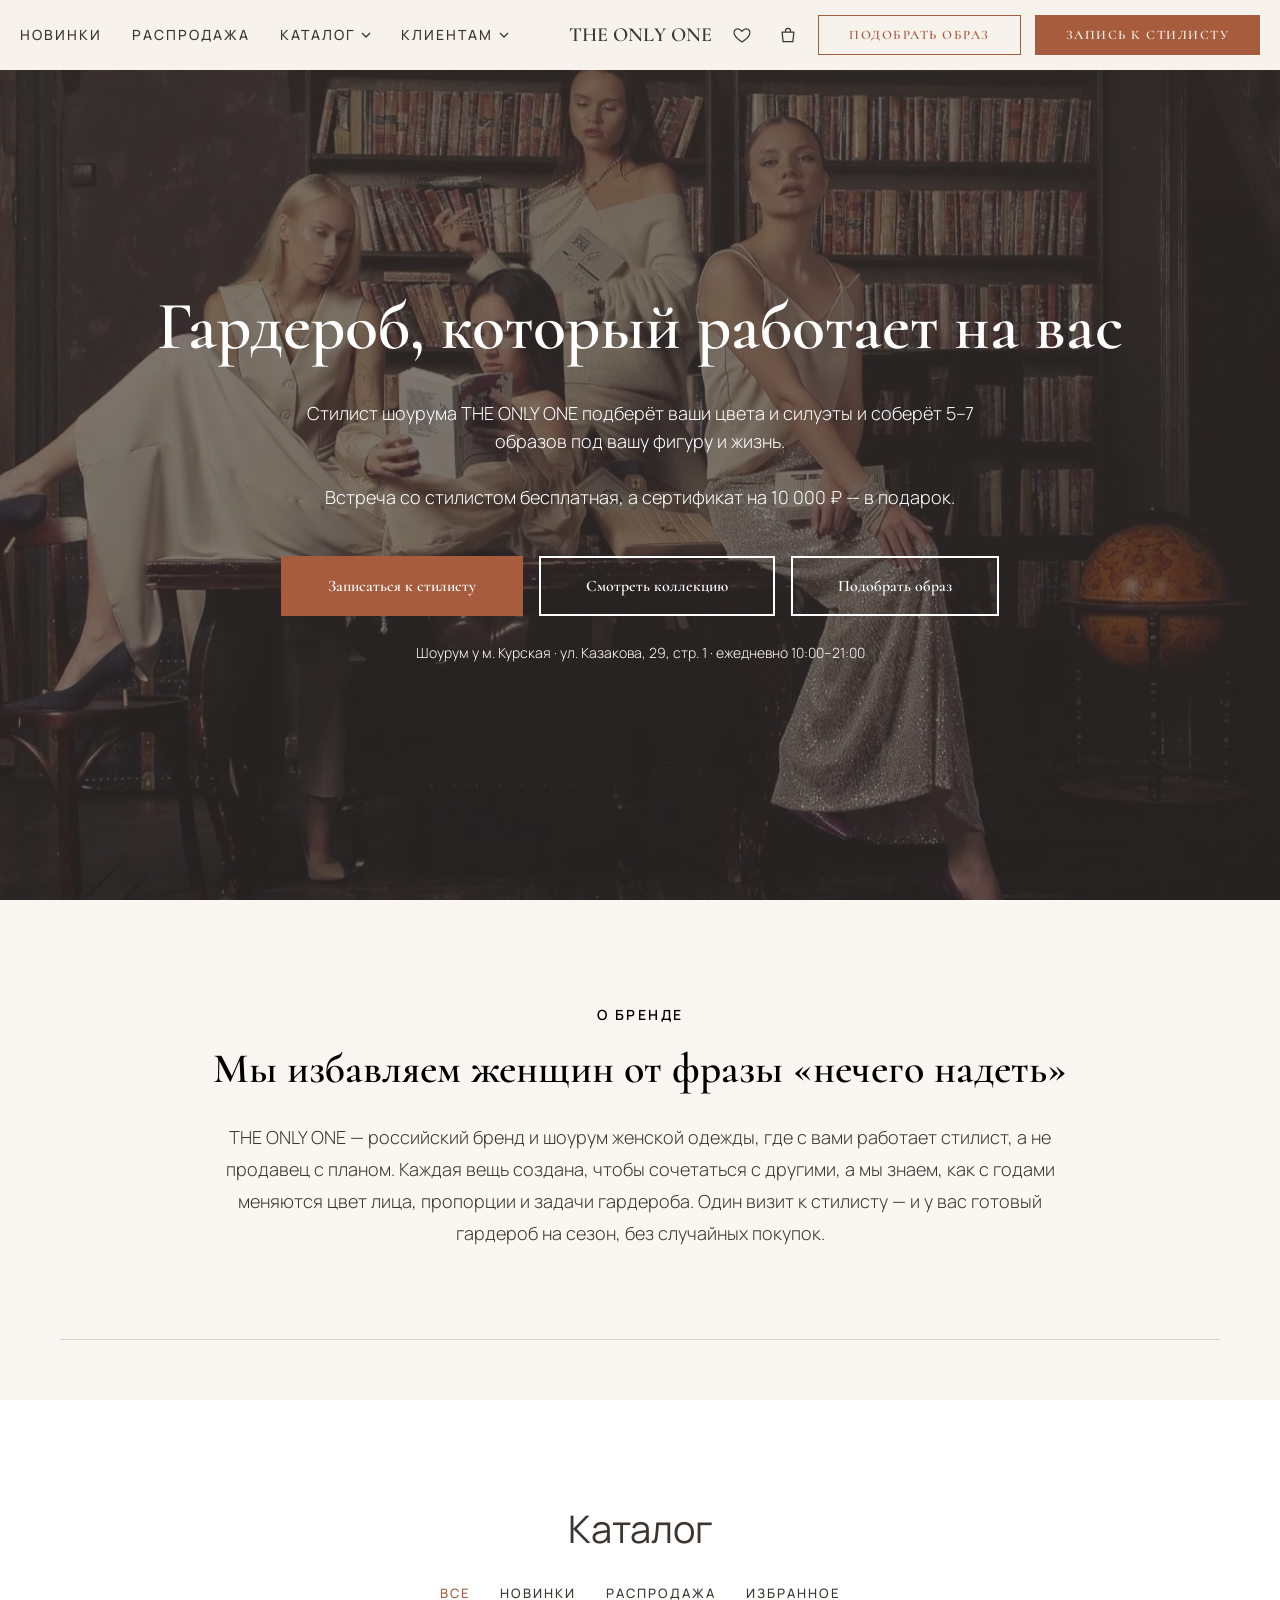
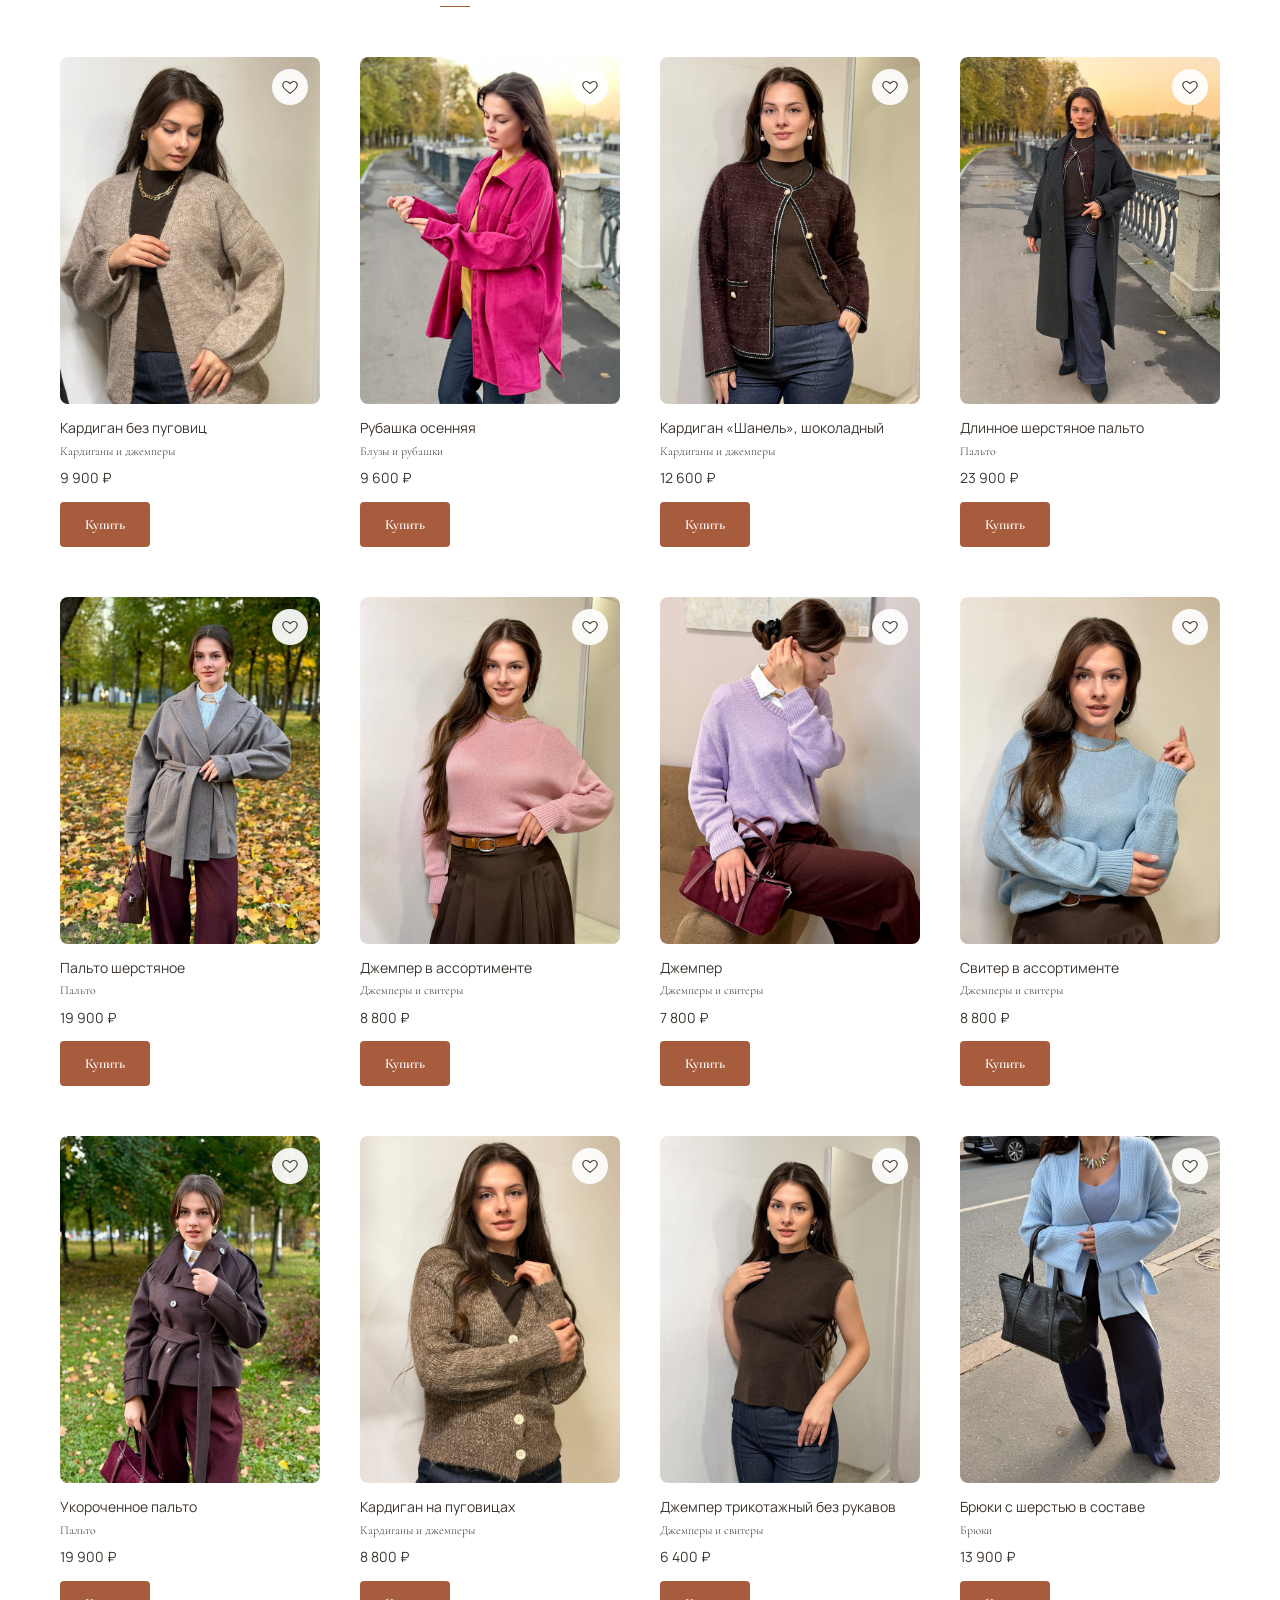
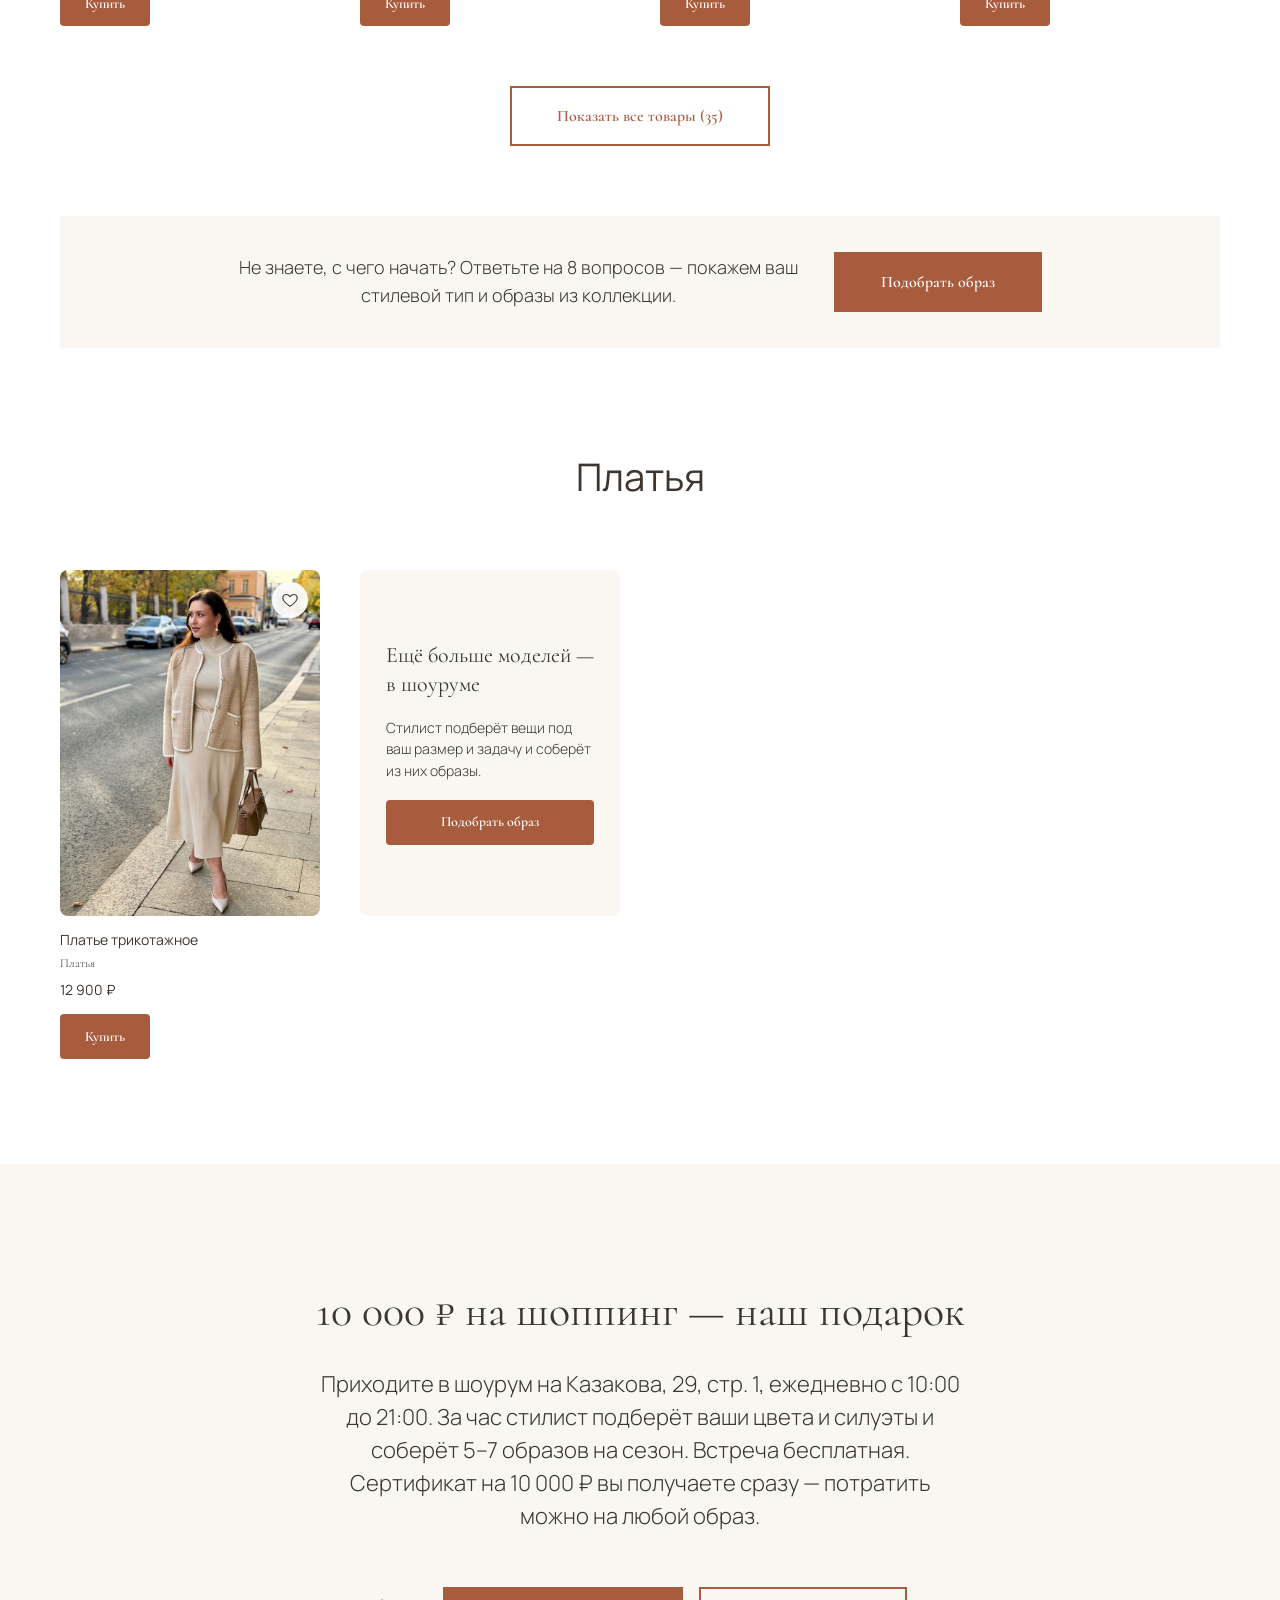
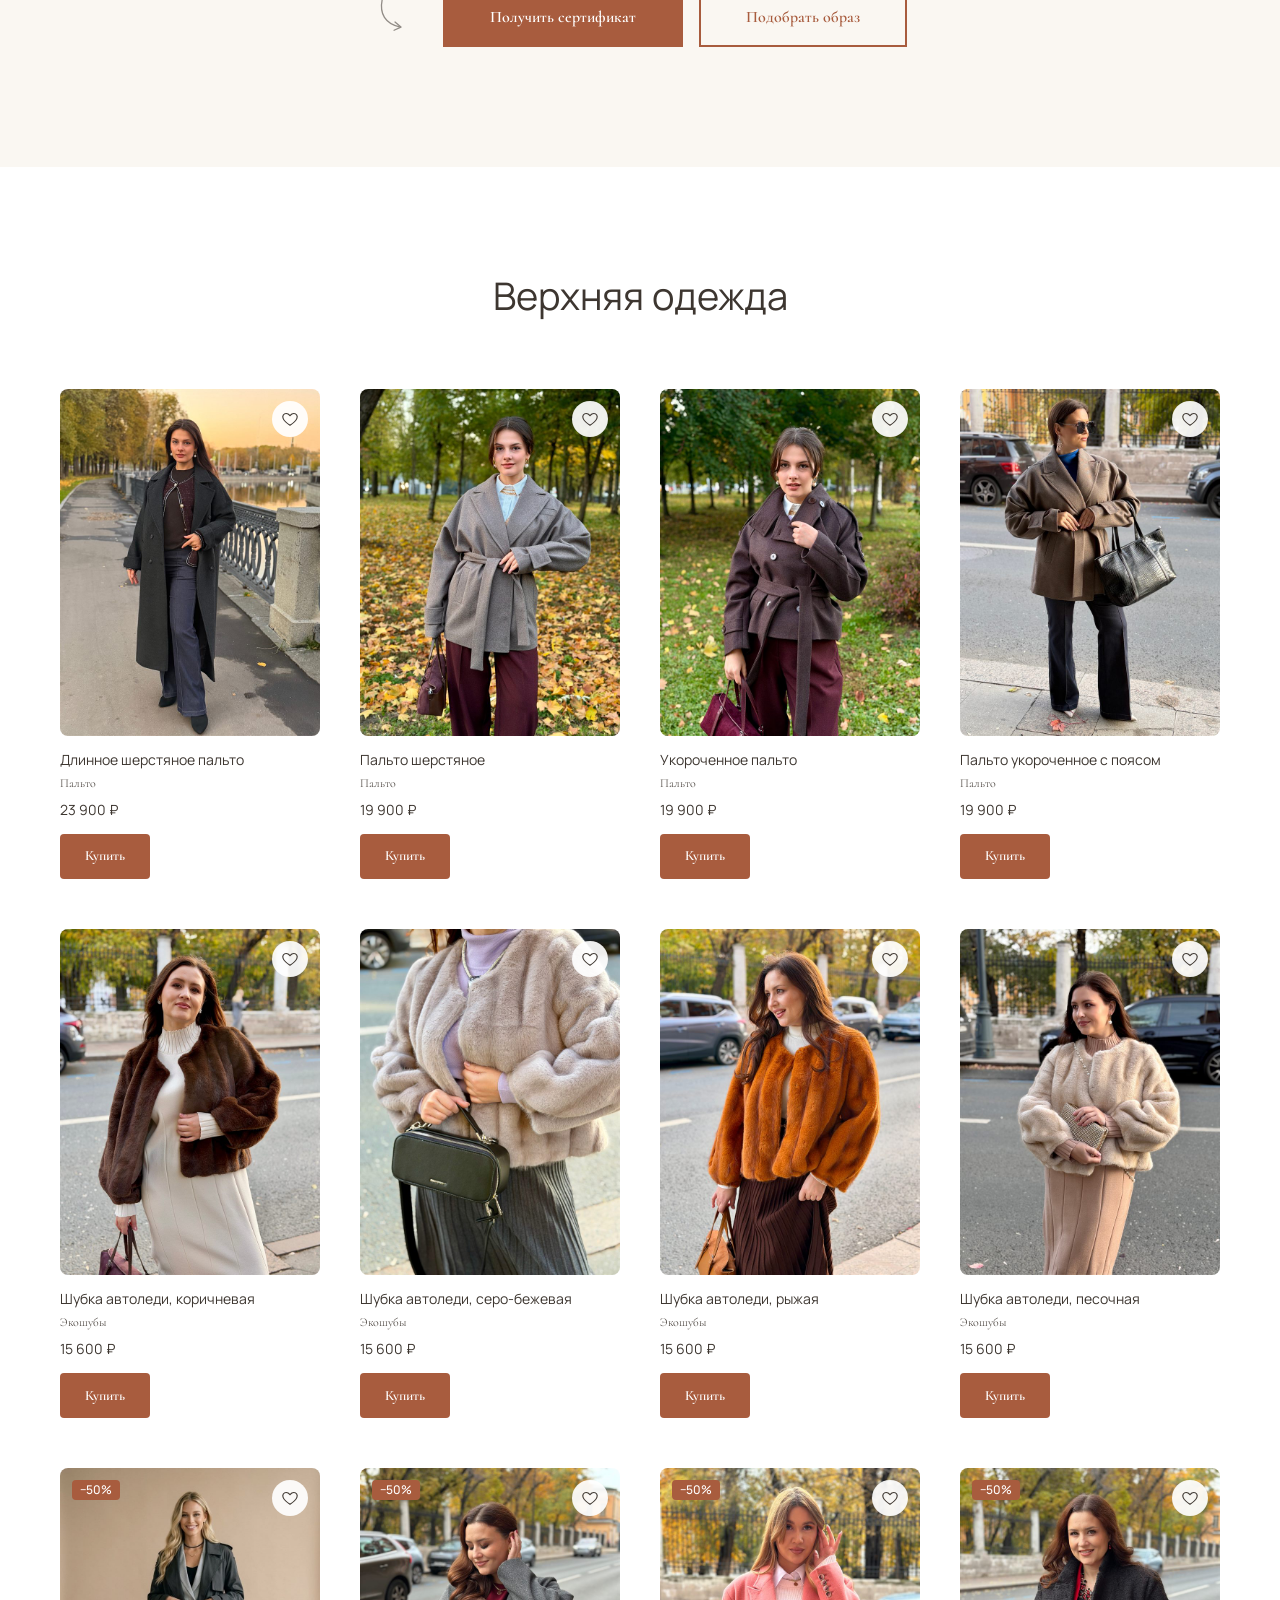
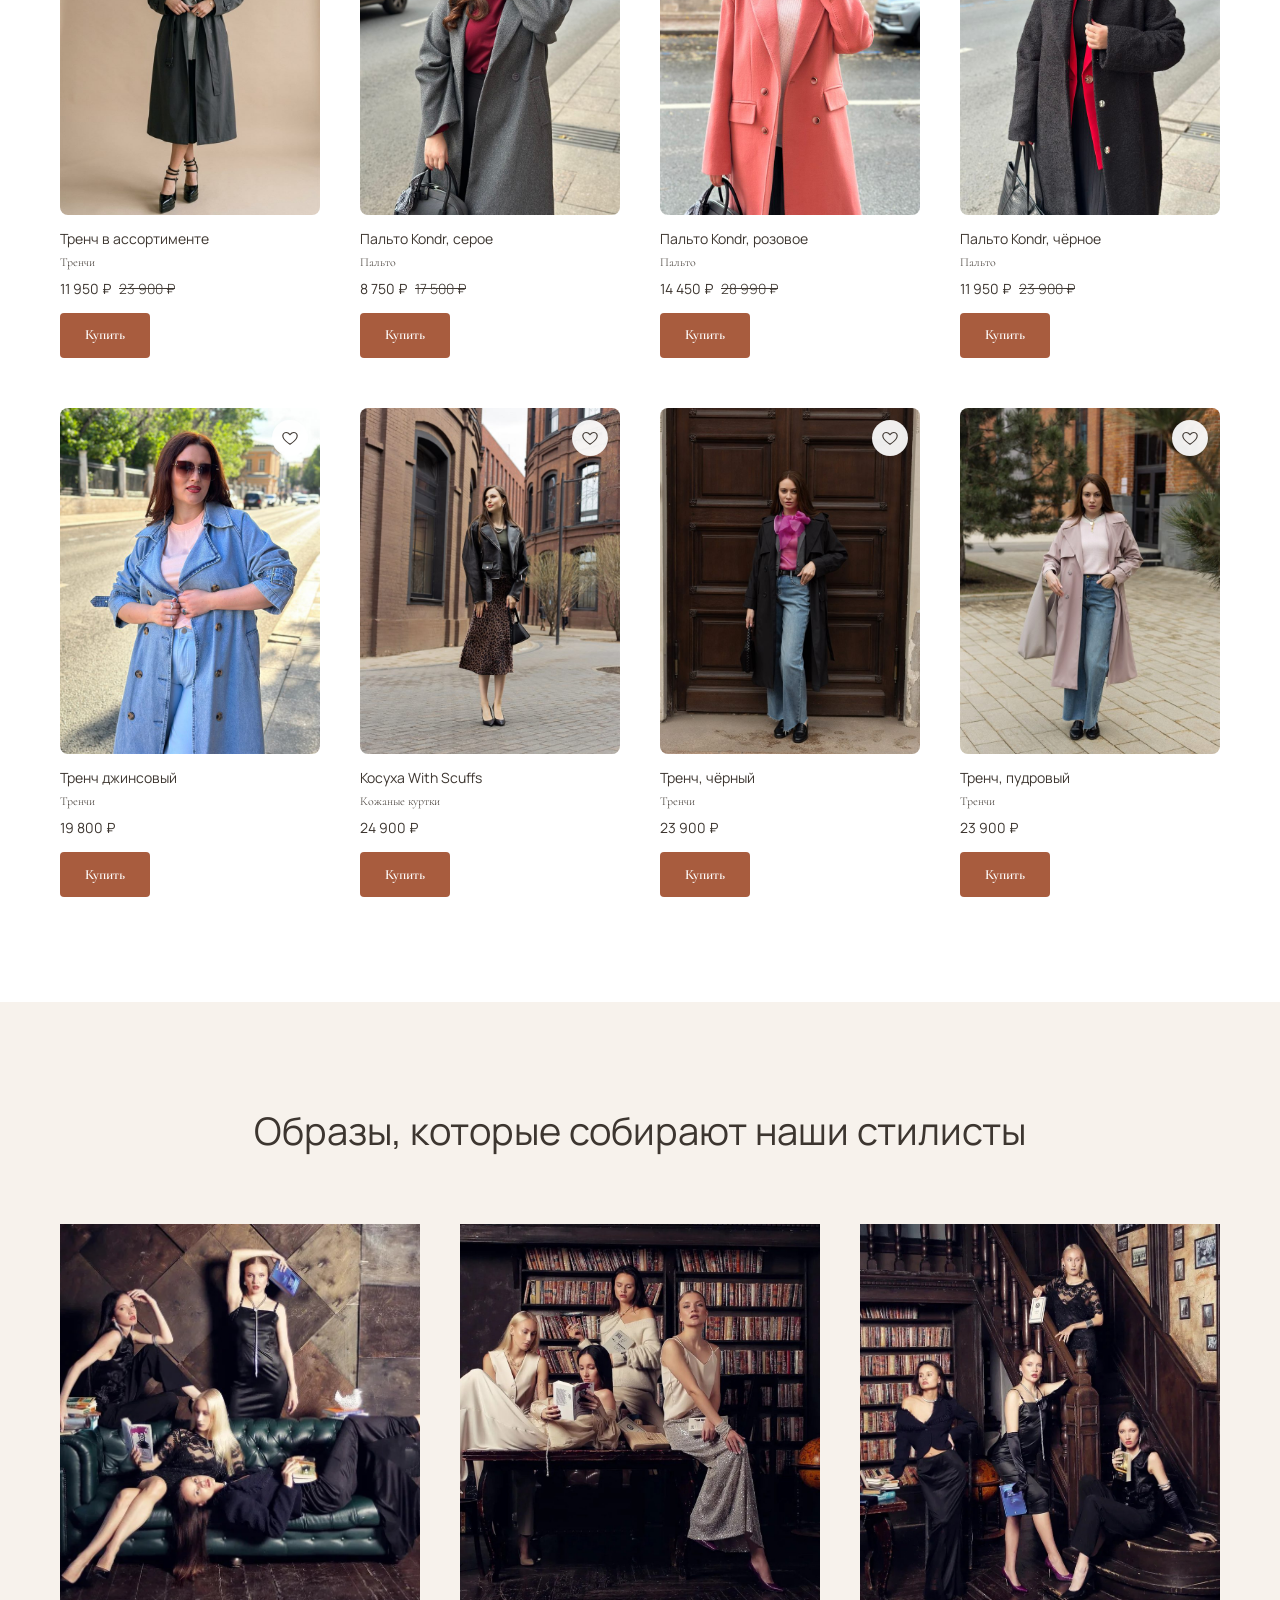
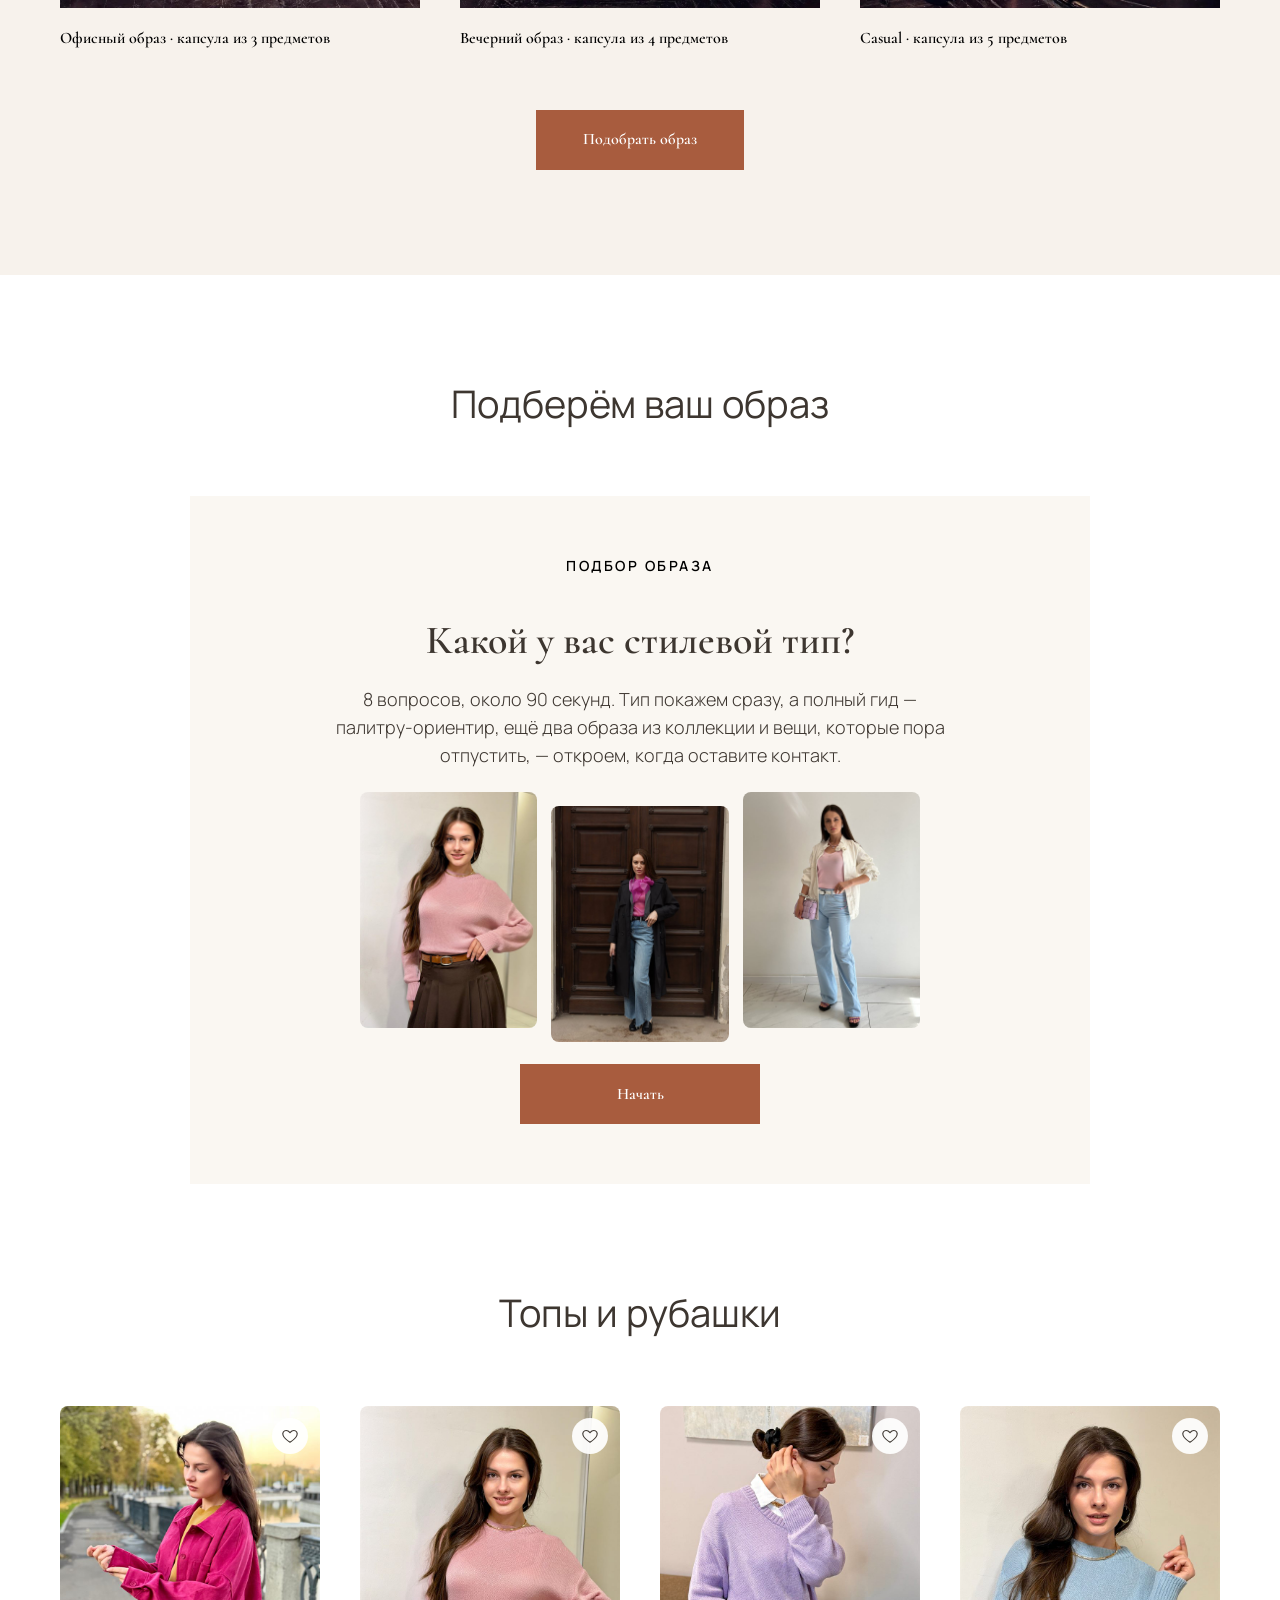
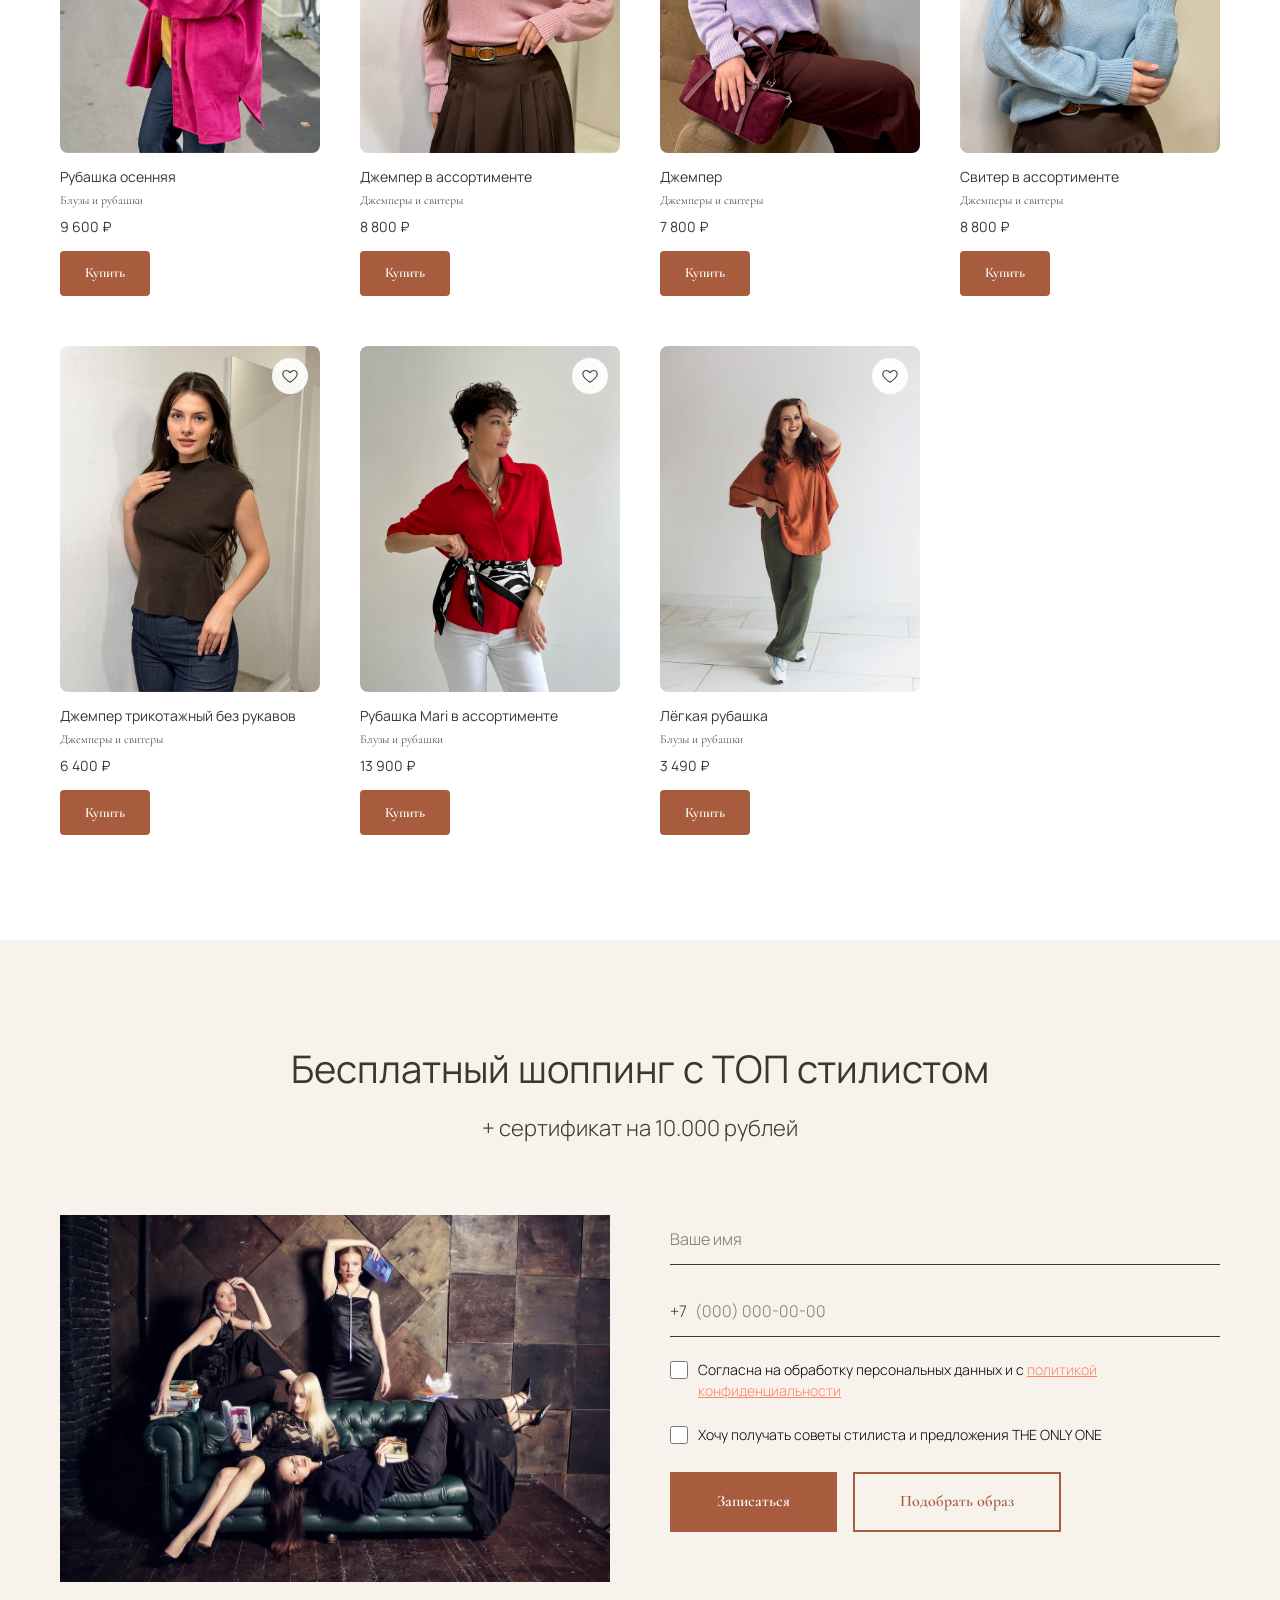
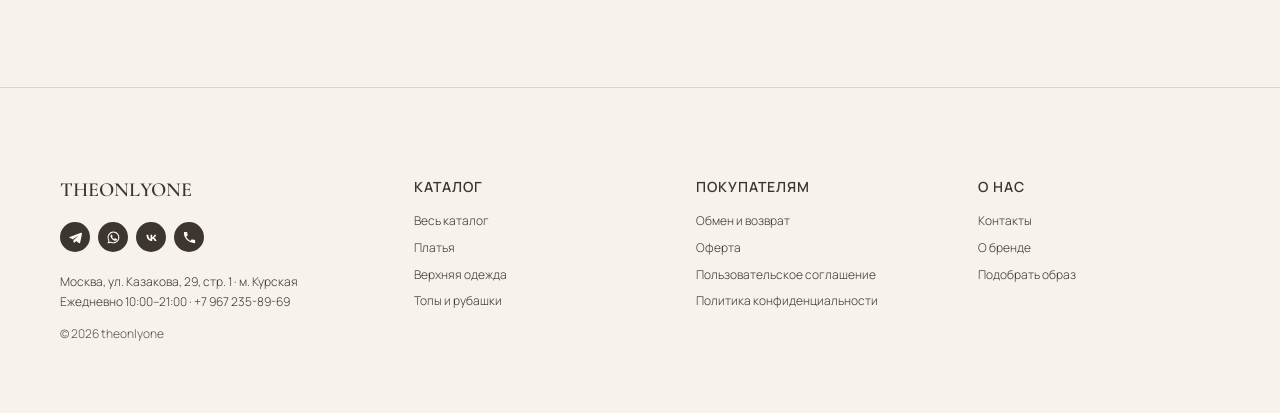
==== commit 87d66754: "Предложение заказчика: бесплатная встреча и сертификат 10 000 ₽ Убрана цена 1 990 ₽ за встречу, зачё" ====
--- a/index.html
+++ b/index.html
@@ -6,7 +6,7 @@
   <!-- Демо-версия на GitHub Pages: не индексировать. Убрать перед запуском на рабочем домене. -->
   <meta name="robots" content="noindex, nofollow">
   <title>THE ONLY ONE — шоурум женской одежды со стилистом в Москве</title>
-  <meta name="description" content="Гардероб, который работает на вас. Стилист подберёт ваши цвета и силуэты и соберёт 5–7 образов на сезон. 1 990 ₽ за встречу засчитываем в покупку. Шоурум у м. Курская, ул. Казакова, 29, стр. 1.">
+  <meta name="description" content="Гардероб, который работает на вас. Стилист подберёт ваши цвета и силуэты и соберёт 5–7 образов на сезон. Встреча бесплатная, сертификат 10 000 ₽ в подарок. Шоурум у м. Курская, ул. Казакова, 29, стр. 1.">
   <link rel="preconnect" href="https://fonts.googleapis.com">
   <link rel="preconnect" href="https://fonts.gstatic.com" crossorigin>
   <link rel="stylesheet" href="https://fonts.googleapis.com/css2?family=Cormorant:wght@400;600&family=Manrope:wght@300;400;500;600&display=swap">
@@ -81,7 +81,7 @@
   <section class="hero">
     <div class="hero__in">
       <h1 class="hero__title">Гардероб, который работает на&nbsp;вас</h1>
-      <p class="hero__text">Стилист шоурума THE ONLY ONE подберёт ваши цвета и силуэты и соберёт 5–7 образов под вашу фигуру и жизнь.<br><br>Покупать не обязательно, а 1 990 ₽ за встречу засчитаем в покупку.</p>
+      <p class="hero__text">Стилист шоурума THE ONLY ONE подберёт ваши цвета и силуэты и соберёт 5–7 образов под вашу фигуру и жизнь.<br><br>Встреча со стилистом бесплатная, а сертификат на 10 000 ₽ — в подарок.</p>
       <div class="hero__btns">
         <a class="btn" href="#form">Записаться к стилисту</a>
         <a class="btn btn--ghost" href="#catalog">Смотреть коллекцию</a>
@@ -130,11 +130,11 @@
 
   <section class="gift" id="offer">
     <div class="wrap">
-      <h2 class="gift__title">1 990 ₽ за встречу со стилистом — целиком в зачёт покупки</h2>
-      <p class="gift__text">Приходите в шоурум на Казакова, 29, стр. 1, ежедневно с 10:00 до 21:00. За 90 минут стилист подберёт ваши цвета и силуэты и соберёт 5–7 образов на сезон. Покупать не обязательно. Если не соберём хотя бы три образа, в которых вы себе нравитесь, вернём 1 990 ₽ в тот же день.</p>
+      <h2 class="gift__title">10 000 ₽ на шоппинг — наш подарок</h2>
+      <p class="gift__text">Приходите в шоурум на Казакова, 29, стр. 1, ежедневно с 10:00 до 21:00. За час стилист подберёт ваши цвета и силуэты и соберёт 5–7 образов на сезон. Встреча бесплатная. Сертификат на 10 000 ₽ вы получаете сразу — потратить можно на любой образ.</p>
       <div class="gift__btns">
         <svg class="gift__arrow" aria-hidden="true"><use href="#i-arrow"/></svg>
-        <a class="btn" href="#form">Записаться к стилисту</a>
+        <a class="btn" href="#form">Получить сертификат</a>
         <button class="btn btn--line" type="button" data-quiz>Подобрать образ</button>
       </div>
     </div>
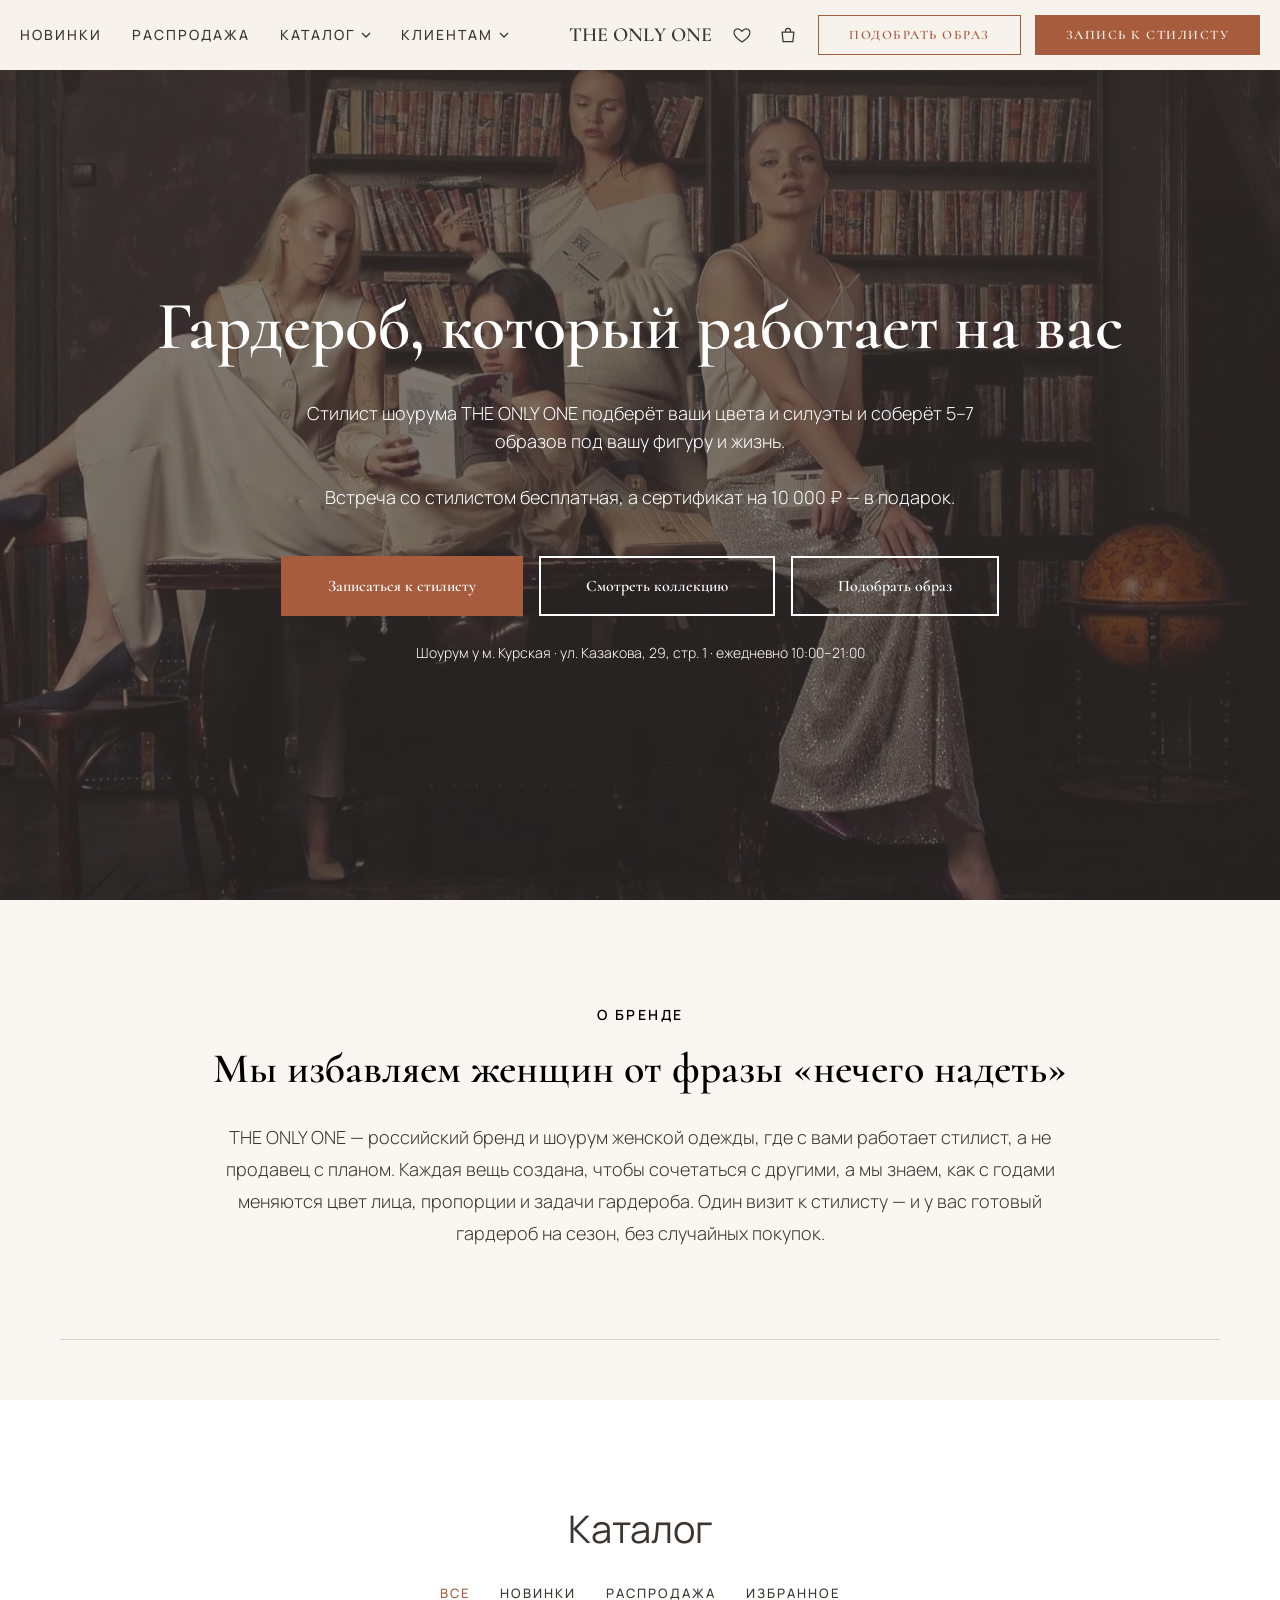
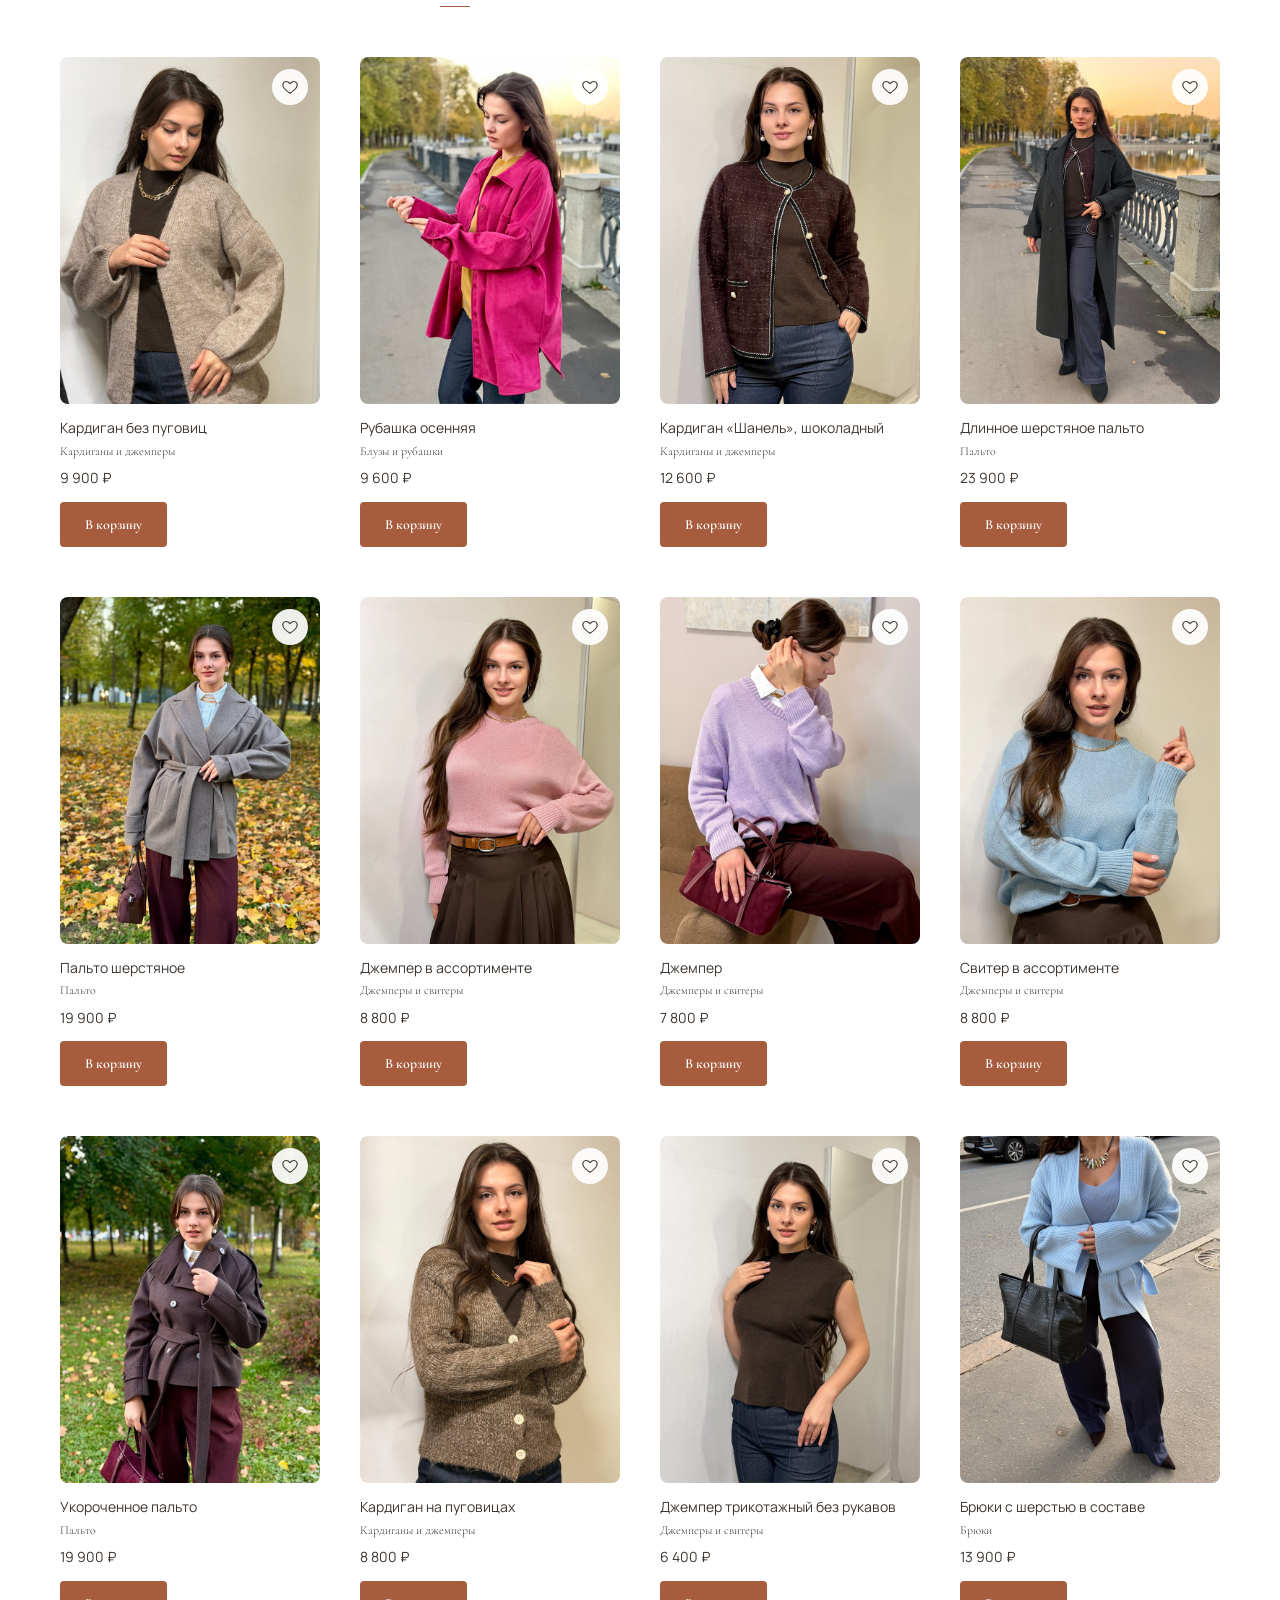
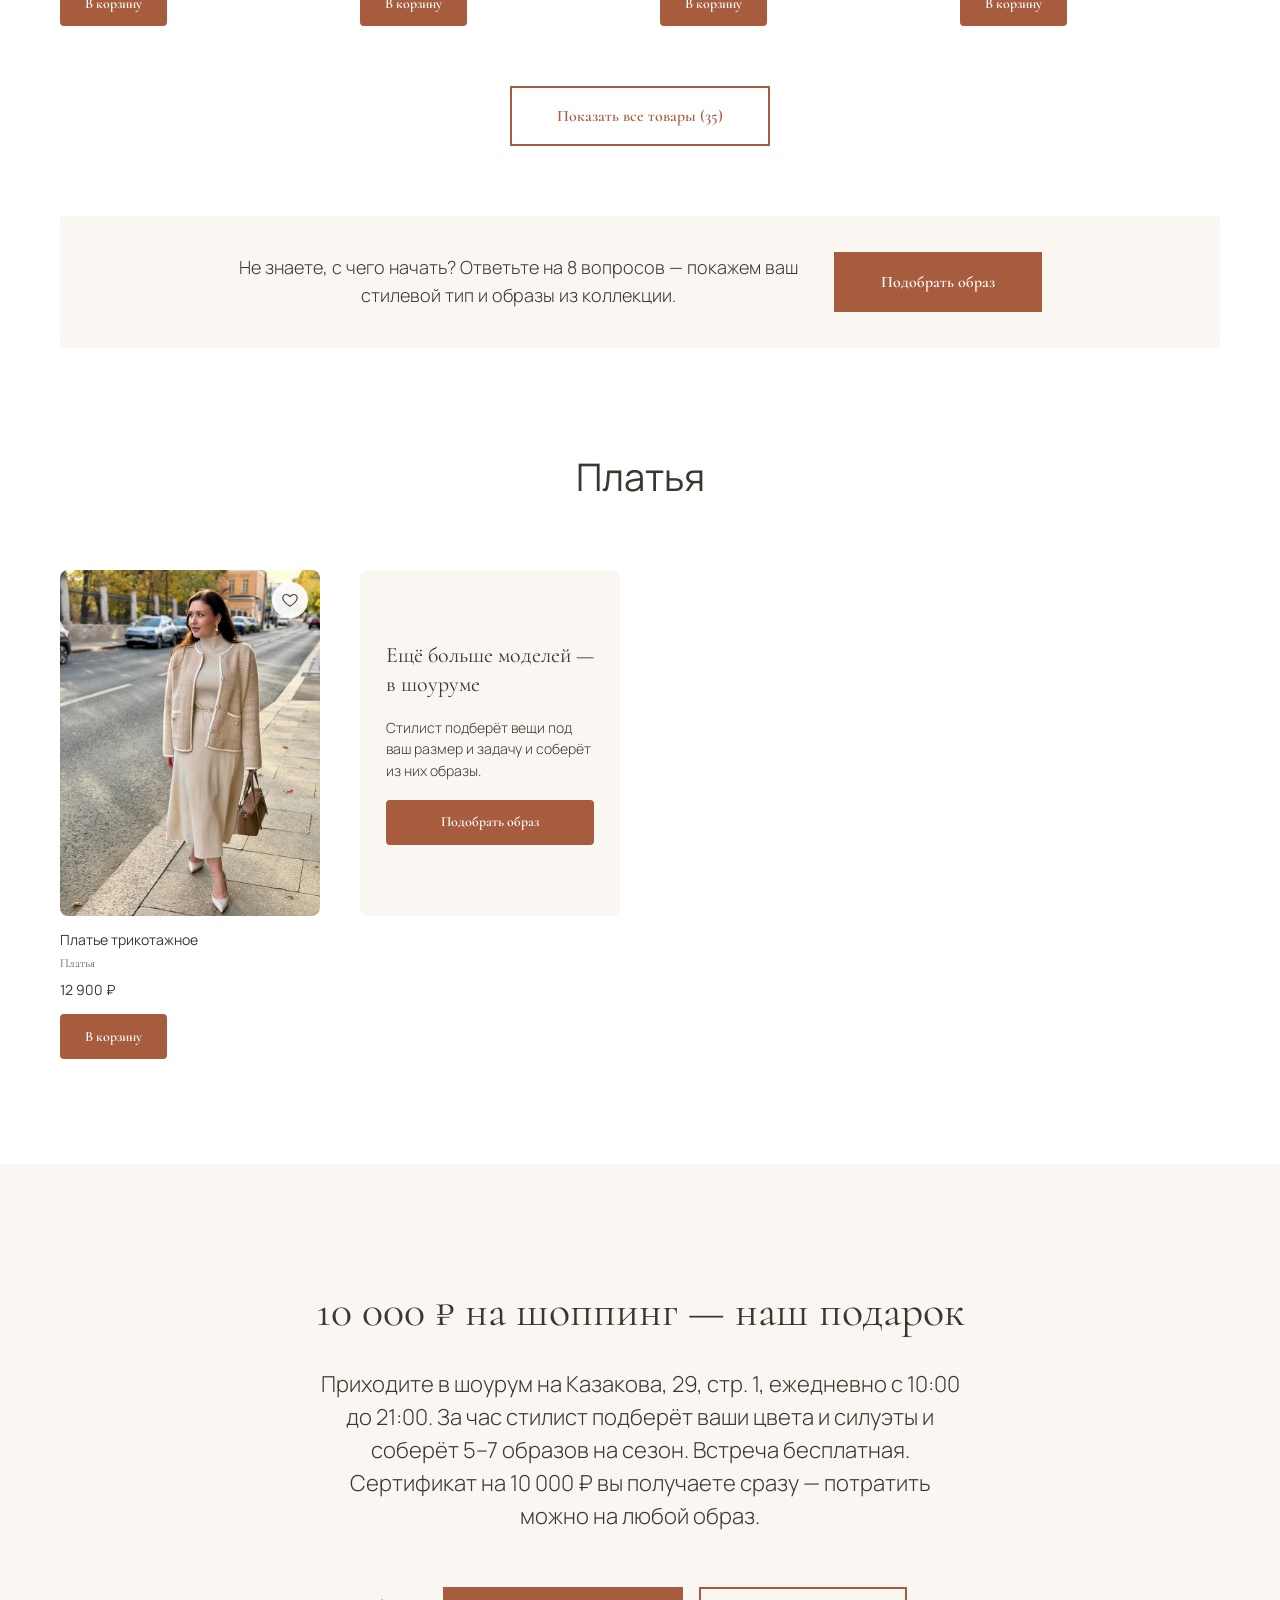
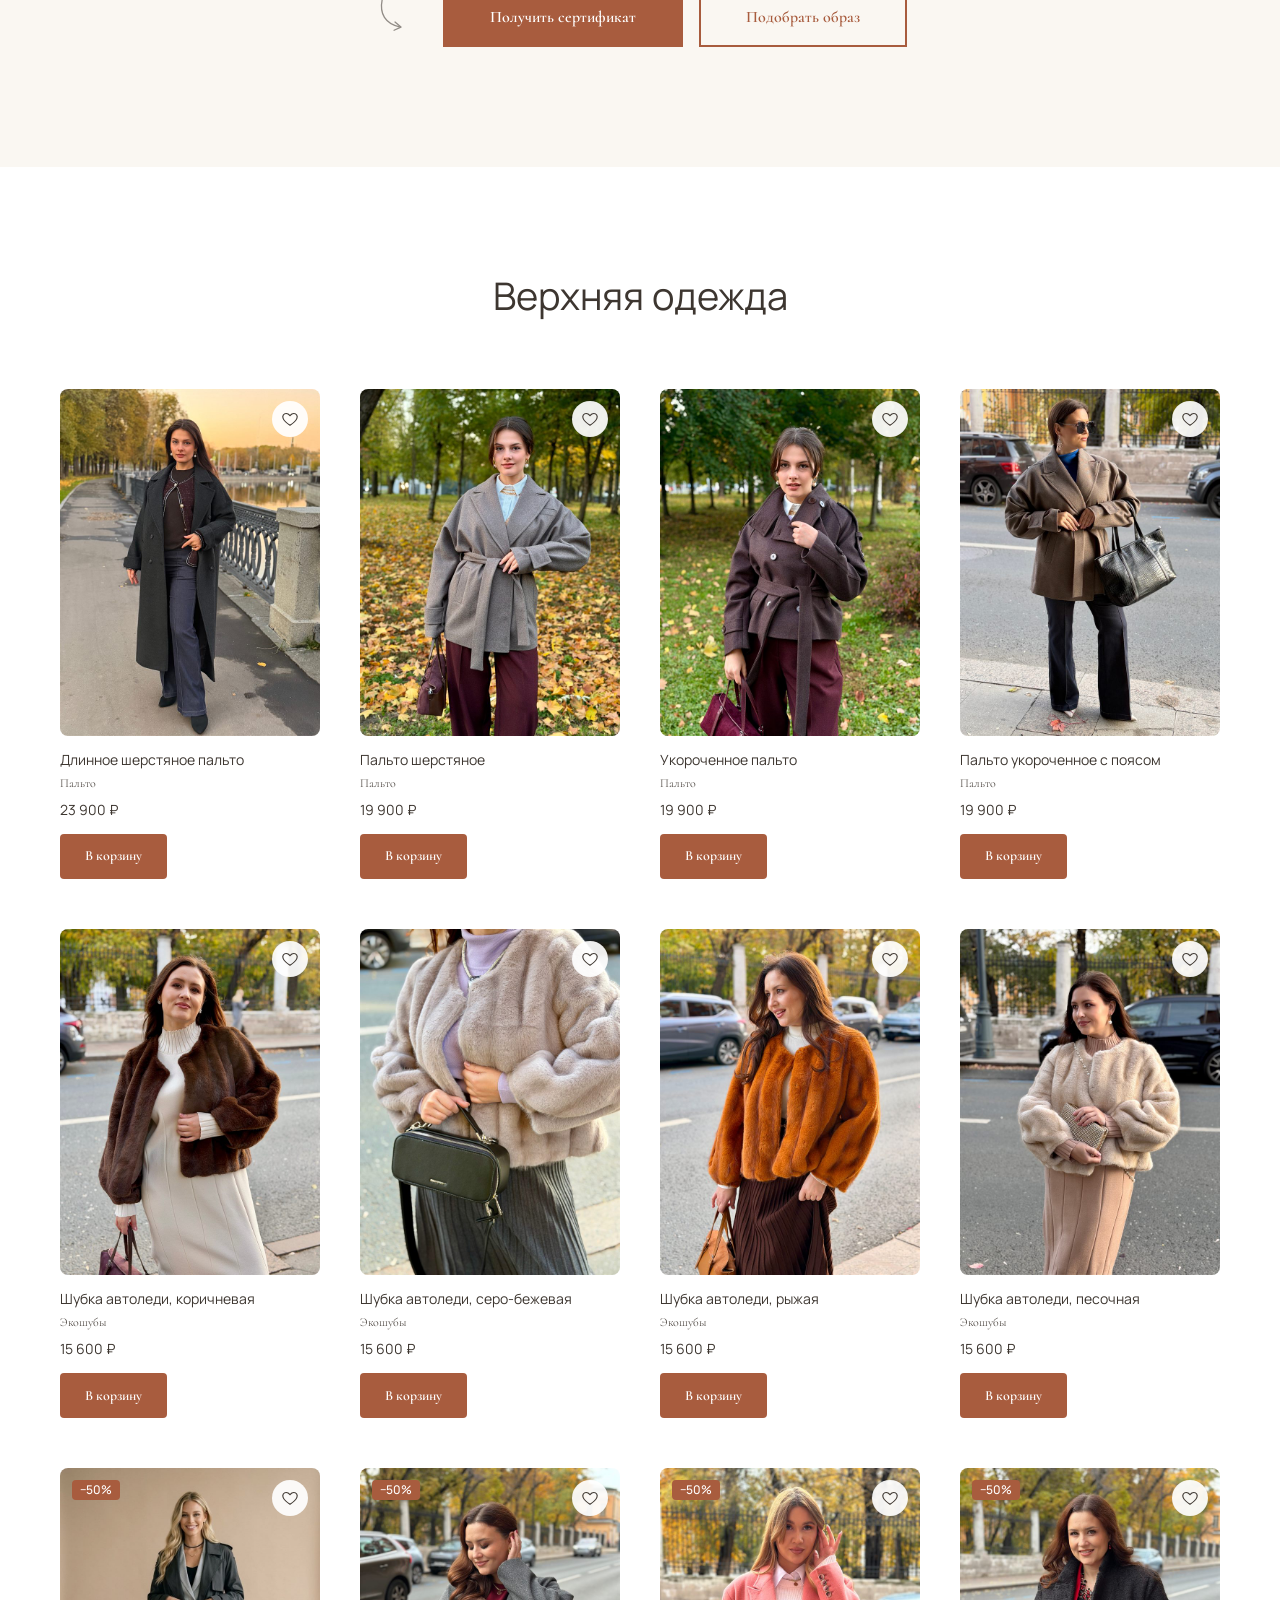
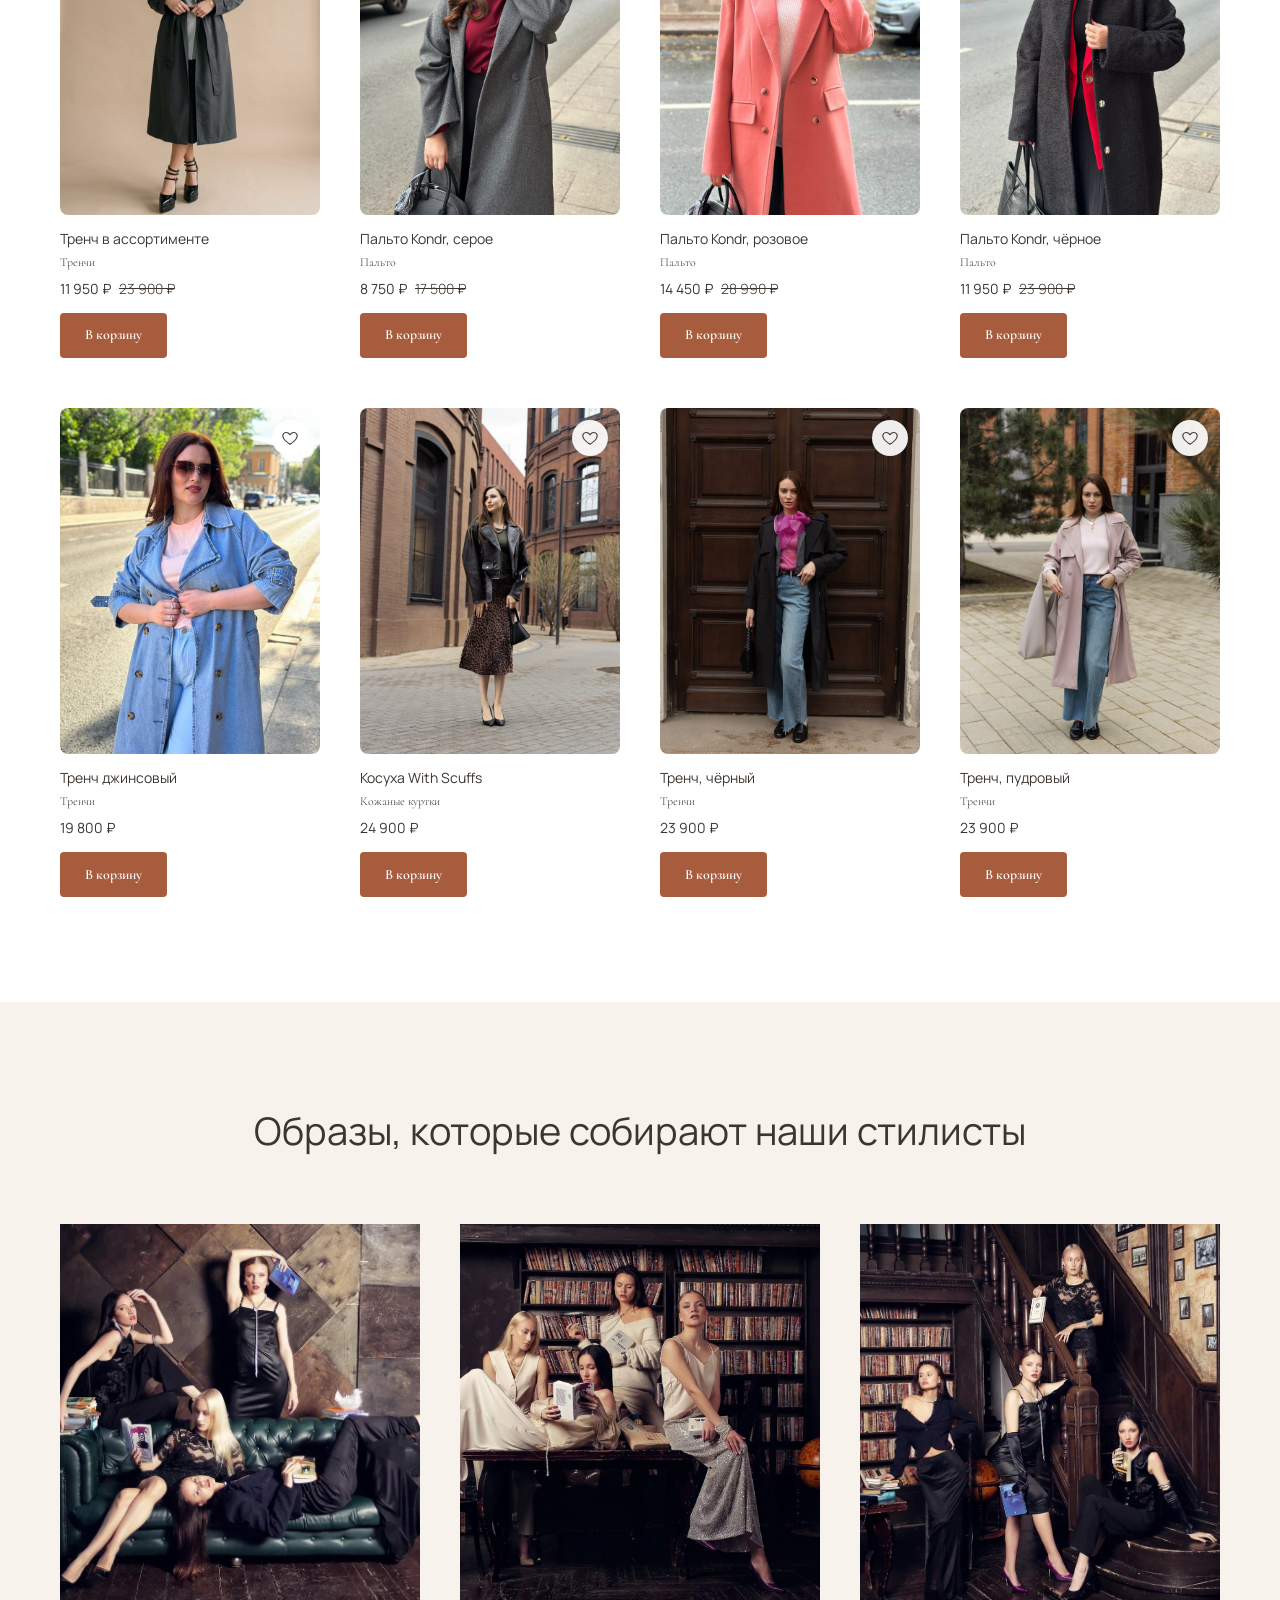
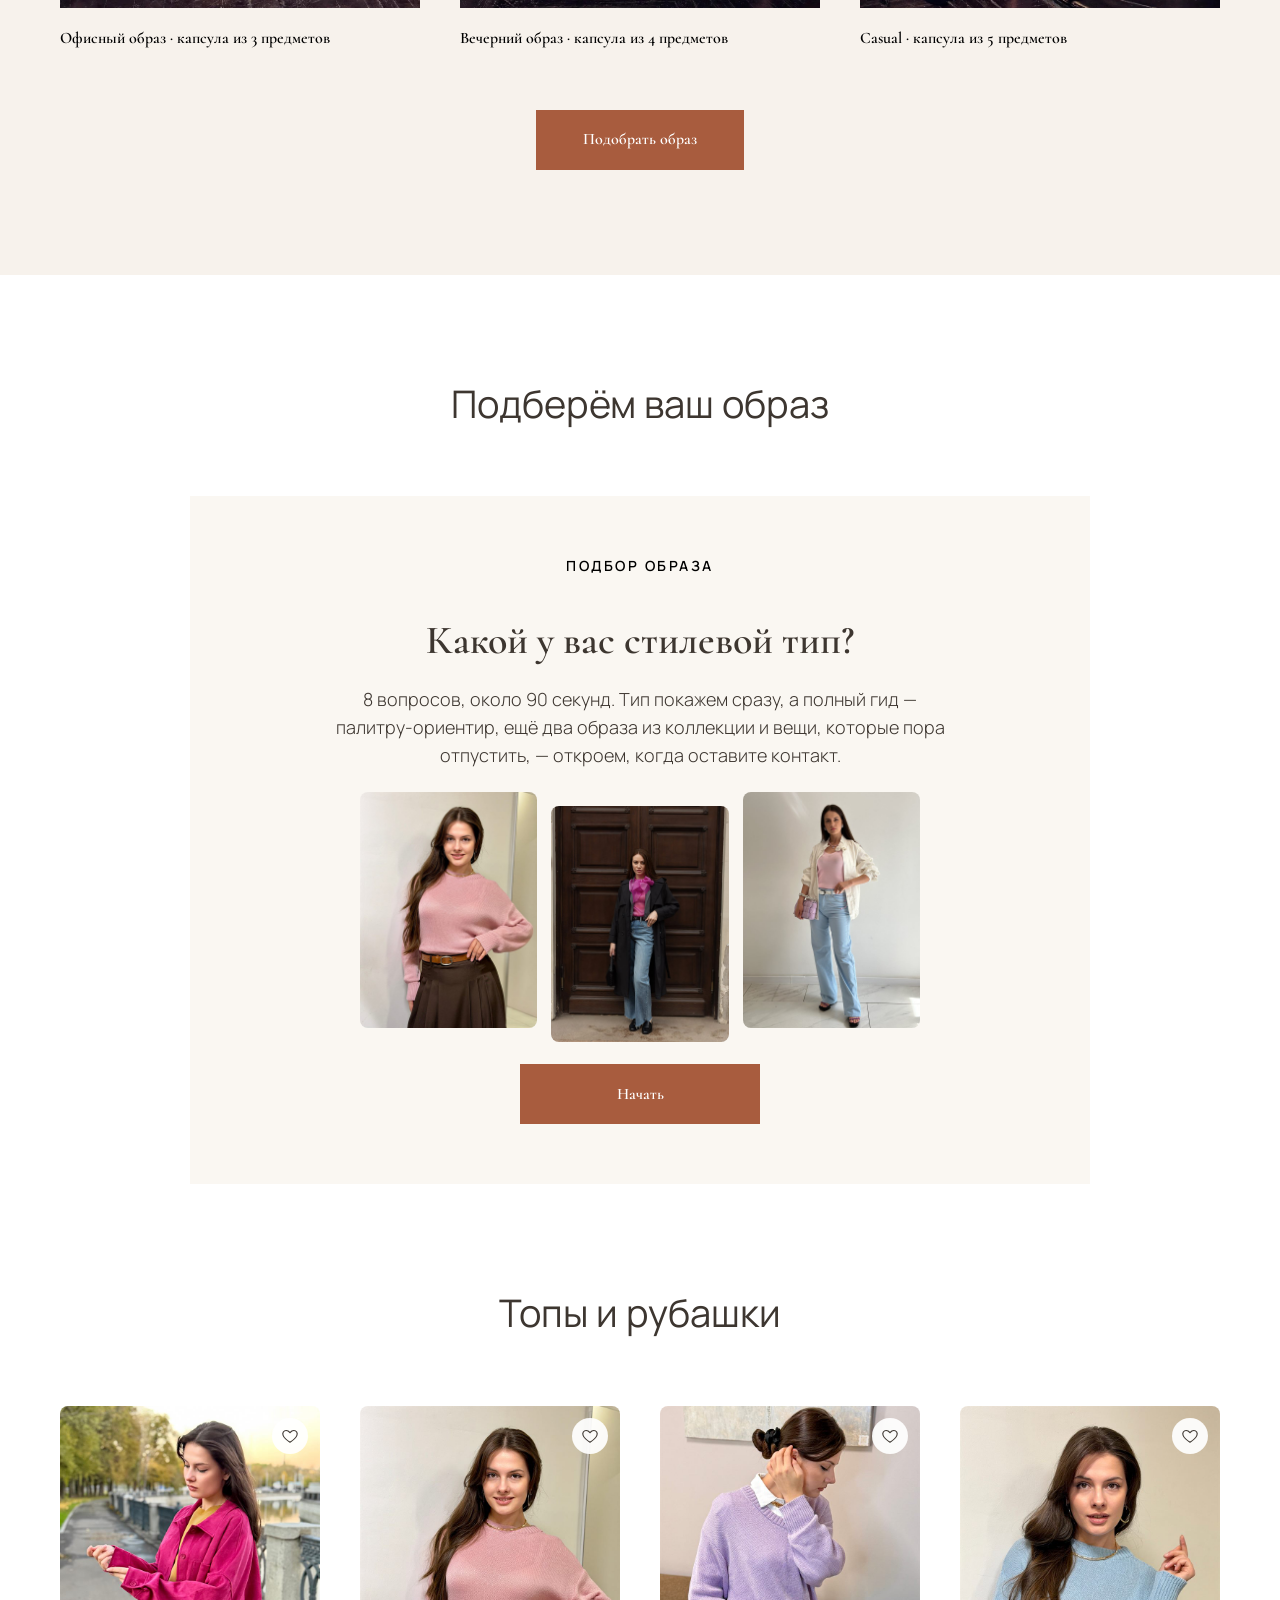
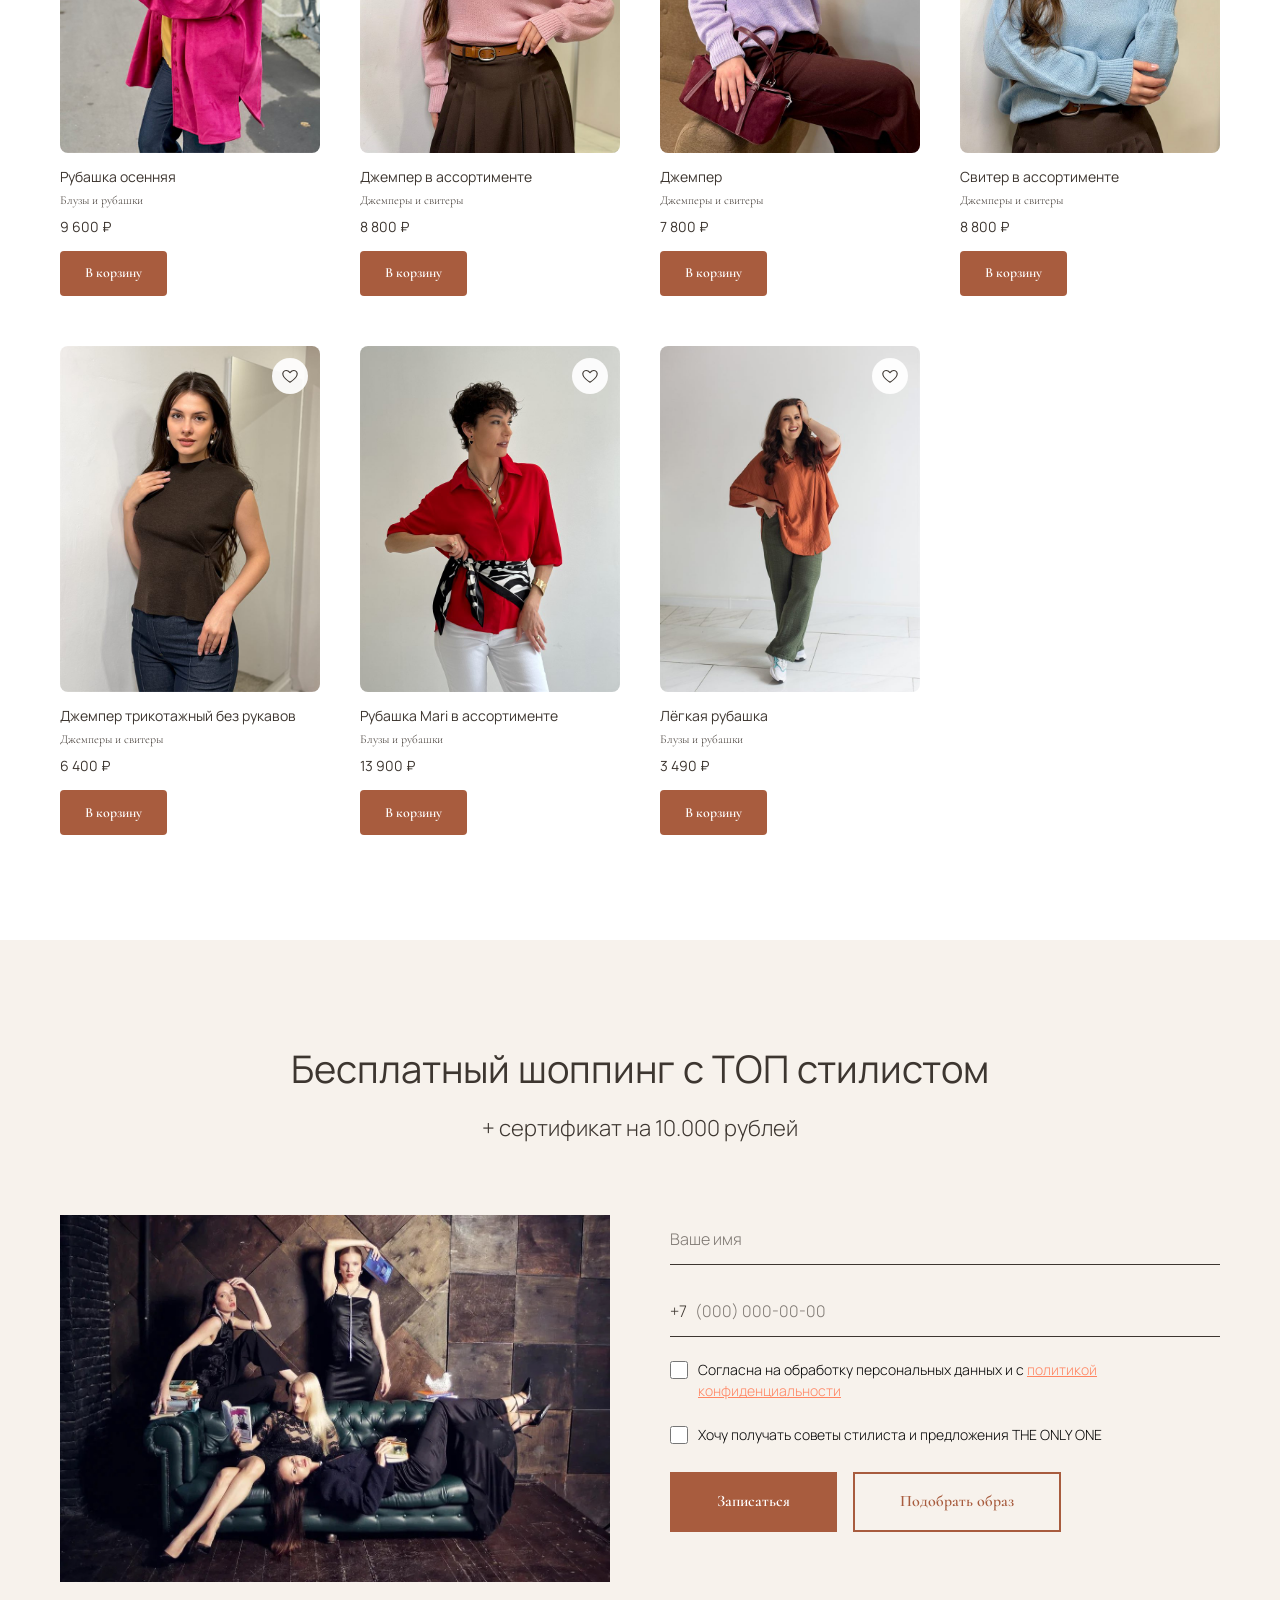
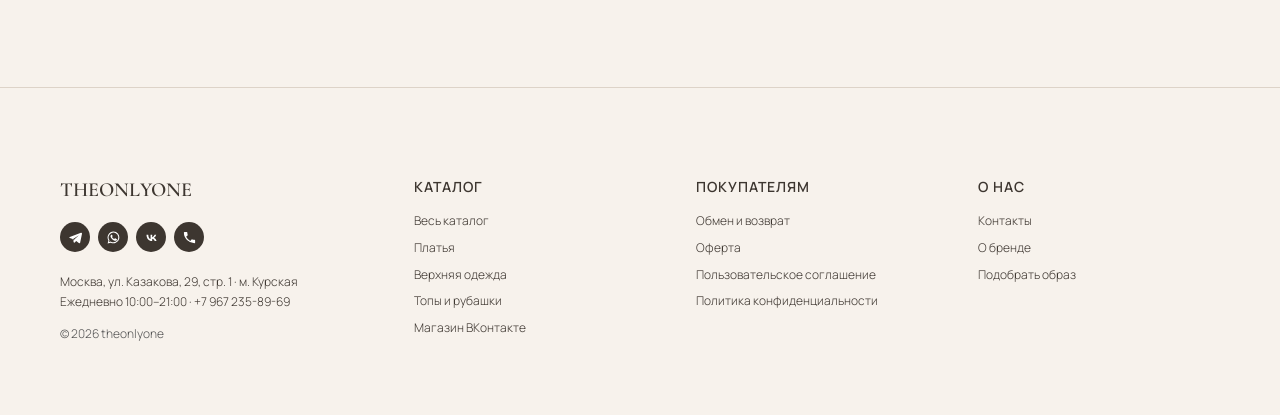
==== commit a2cfff69: "Корзина без оплаты с письмом магазину и шапка в меню на телефоне - Корзина: кнопка «В корзину» на ка" ====
--- a/index.html
+++ b/index.html
@@ -53,8 +53,8 @@
     </nav>
     <a class="hdr__logo" href="#top">THE ONLY ONE</a>
     <div class="hdr__right">
-      <button class="hdr__icon" type="button" data-show-fav aria-label="Избранное"><svg aria-hidden="true"><use href="#i-heart"/></svg><span class="hdr__count" data-fav-count hidden>0</span></button>
-      <a class="hdr__icon" href="https://vk.ru/market-209931759" target="_blank" rel="noopener" aria-label="Магазин ВКонтакте"><svg aria-hidden="true"><use href="#i-bag"/></svg></a>
+      <button class="hdr__icon hdr__fav" type="button" data-show-fav aria-label="Избранное"><svg aria-hidden="true"><use href="#i-heart"/></svg><span class="hdr__count" data-fav-count hidden>0</span></button>
+      <button class="hdr__icon" type="button" data-cart-open aria-label="Корзина"><svg aria-hidden="true"><use href="#i-bag"/></svg><span class="hdr__count" data-cart-count hidden>0</span></button>
       <button class="btn btn--sm btn--line" type="button" data-quiz>Подобрать образ</button>
       <a class="btn btn--sm" href="#form">Запись к стилисту</a>
     </div>
@@ -68,11 +68,21 @@
       <a href="#outerwear">Верхняя одежда</a>
       <a href="#tops">Топы и рубашки</a>
       <a href="#offer">Как проходит встреча</a>
-      <a href="#contacts">Контакты</a>
+      <a href="#about">О бренде</a>
+      <button type="button" data-show-fav>Избранное <span class="mnav__count" data-fav-count hidden>0</span></button>
     </nav>
     <div class="mnav__btns">
-      <button class="btn" type="button" data-quiz>Подобрать образ</button>
-      <a class="btn btn--line" href="#form">Записаться к стилисту</a>
+      <a class="btn" href="#form">Записаться к стилисту</a>
+      <button class="btn btn--line" type="button" data-quiz>Подобрать образ</button>
+    </div>
+    <div class="mnav__contacts">
+      <a class="mnav__phone" href="tel:+79672358969">+7 967 235-89-69</a>
+      <p>Москва, ул. Казакова, 29, стр. 1 · м. Курская<br>Ежедневно 10:00–21:00</p>
+      <div class="ftr__soc">
+        <a href="https://telegram.me/theonlyone_store" target="_blank" rel="noopener" aria-label="Telegram"><svg aria-hidden="true"><use href="#i-tg"/></svg></a>
+        <a href="https://wa.me/79256383133" target="_blank" rel="noopener" aria-label="WhatsApp"><svg aria-hidden="true"><use href="#i-wa"/></svg></a>
+        <a href="https://vk.ru/theonlyonestore" target="_blank" rel="noopener" aria-label="ВКонтакте"><svg aria-hidden="true"><use href="#i-vk"/></svg></a>
+      </div>
     </div>
   </div>
 </header>
@@ -215,6 +225,7 @@
       <a href="#dresses">Платья</a>
       <a href="#outerwear">Верхняя одежда</a>
       <a href="#tops">Топы и рубашки</a>
+      <a href="https://vk.ru/market-209931759" target="_blank" rel="noopener">Магазин ВКонтакте</a>
     </div>
     <div class="ftr__col">
       <p class="ftr__title">Покупателям</p>
@@ -242,18 +253,24 @@
       <p class="pm__price" id="pm-price"></p>
       <p class="pm__desc" id="pm-desc"></p>
       <div class="pm__btns">
-        <a class="btn" id="pm-buy" href="#" target="_blank" rel="noopener">Купить во ВКонтакте</a>
+        <button class="btn" id="pm-cart" type="button" data-cart-add="">В корзину</button>
         <a class="btn btn--line" href="#form" data-close>Примерить со стилистом</a>
       </div>
       <button class="pm__quiz" type="button" data-quiz>Не уверены, что подойдёт? Подобрать образ</button>
-    </div>
-  </div>
+      <a class="pm__vk" id="pm-buy" href="#" target="_blank" rel="noopener">Этот товар во ВКонтакте</a>
+    </div>
+  </div>
+</div>
+
+<div class="modal cart" id="cart" hidden role="dialog" aria-modal="true" aria-labelledby="cart-title">
+  <div class="cart__box" id="cart-box"></div>
 </div>
 
 <div class="toast" id="toast" role="status" hidden></div>
 
 <script src="js/data.js"></script>
 <script src="js/quiz.js"></script>
+<script src="js/cart.js"></script>
 <script src="js/main.js"></script>
 </body>
 </html>
--- a/css/style.css
+++ b/css/style.css
@@ -46,6 +46,9 @@
 .btn--sm:not(.btn--line) { color: var(--cream-2); }
 .btn--card { height: 45px; padding: 0 25px; border-width: 0; border-radius: 4px; font-size: 14px; }
 .btn[disabled] { opacity: .45; cursor: not-allowed; }
+.btn.is-in { background: transparent; color: var(--terra); }
+.btn.is-in:hover { background: var(--terra); border-color: var(--terra); color: var(--white); }
+.btn--card.is-in { box-shadow: inset 0 0 0 1px var(--terra); }
 
 /* ---------- шапка (t1272) ---------- */
 .hdr { position: fixed; top: 0; left: 0; right: 0; z-index: 50; height: var(--header-h); background: var(--cream-2); transition: box-shadow .2s; }
@@ -67,11 +70,20 @@
 .hdr__icon:hover { color: var(--terra); }
 .hdr__count { position: absolute; top: 0; right: -2px; min-width: 16px; height: 16px; padding: 0 4px; border-radius: 8px; background: var(--terra); color: var(--white); font: 600 10px/16px var(--sans); text-align: center; }
 .hdr__burger { display: none; width: 32px; height: 32px; padding: 6px 4px; background: none; border: 0; cursor: pointer; flex-direction: column; justify-content: space-between; }
-.hdr__burger span { display: block; height: 1.5px; background: var(--brown); }
+.hdr__burger span { display: block; height: 1.5px; background: var(--brown); transition: transform .2s ease, opacity .2s ease; }
+.hdr__burger[aria-expanded="true"] span:nth-child(1) { transform: translateY(9.25px) rotate(45deg); }
+.hdr__burger[aria-expanded="true"] span:nth-child(2) { opacity: 0; }
+.hdr__burger[aria-expanded="true"] span:nth-child(3) { transform: translateY(-9.25px) rotate(-45deg); }
 .mnav { position: fixed; top: var(--header-h); left: 0; right: 0; bottom: 0; z-index: 49; background: var(--cream-2); overflow: auto; overscroll-behavior: contain; padding: 24px 20px 40px; }
 .mnav__links { display: flex; flex-direction: column; gap: 4px; margin-bottom: 28px; }
 .mnav__links a, .mnav__links button { font: 500 14px/1 var(--sans); letter-spacing: 2px; text-transform: uppercase; color: var(--brown); text-decoration: none; background: none; border: 0; text-align: left; padding: 12px 0; cursor: pointer; border-bottom: 1px solid var(--line); }
 .mnav__btns { display: grid; gap: 12px; }
+.mnav__count { margin-left: 6px; color: var(--terra); letter-spacing: 0; }
+.mnav__contacts { display: grid; gap: 10px; margin-top: 30px; padding-top: 24px; border-top: 1px solid var(--line); font: 300 14px/1.55 var(--sans); color: var(--brown); }
+.mnav__phone { font: 500 18px/1.3 var(--sans); color: var(--brown); text-decoration: none; }
+.mnav__contacts .ftr__soc { gap: 12px; margin: 4px 0 0; }
+.mnav__contacts .ftr__soc a { width: 40px; height: 40px; }
+.mnav__contacts .ftr__soc svg { width: 18px; height: 18px; }
 
 /* ---------- первый экран (t-hero) ---------- */
 .hero {
@@ -187,9 +199,54 @@
 .pm__price { font: 400 20px/1.3 var(--sans); }
 .pm__desc { font: 300 15px/1.6 var(--sans); }
 .pm__btns { display: grid; gap: 12px; margin-top: 10px; }
+.pm__vk { align-self: flex-start; font: 300 13px/1.4 var(--sans); color: var(--brown); text-underline-offset: 3px; }
 .pm__quiz { margin-top: 4px; padding: 0; border: 0; background: none; color: var(--terra); cursor: pointer; text-align: left; font: 400 14px/1.4 var(--sans); text-decoration: underline; text-underline-offset: 3px; }
 
-.toast { position: fixed; left: 50%; bottom: 24px; z-index: 300; transform: translateX(-50%); width: min(560px, calc(100% - 32px)); padding: 14px 18px; background: var(--brown); color: var(--cream-2); font: 400 14px/1.45 var(--sans); }
+.toast { position: fixed; left: 50%; bottom: 24px; z-index: 300; transform: translateX(-50%); width: min(560px, calc(100% - 32px)); display: flex; align-items: center; justify-content: space-between; gap: 16px; padding: 14px 18px; background: var(--brown); color: var(--cream-2); font: 400 14px/1.45 var(--sans); }
+.toast[hidden] { display: none; }
+.toast__btn { flex: none; padding: 6px 0; border: 0; background: none; color: var(--cream-2); cursor: pointer; font: 600 14px/1.2 var(--sans); text-decoration: underline; text-underline-offset: 3px; }
+
+/* ---------- корзина: заявка без оплаты ---------- */
+.modal.cart { justify-content: flex-end; align-items: stretch; padding: 0; }
+.cart__box { display: flex; flex-direction: column; width: min(460px, 100%); height: 100%; background: var(--white); animation: cart-in .25s ease; }
+@keyframes cart-in { from { transform: translateX(30px); opacity: 0; } }
+.cart__head { display: flex; align-items: center; justify-content: space-between; gap: 16px; padding: 16px 18px 16px 28px; border-bottom: 1px solid var(--line); }
+.cart__title { font: 600 26px/1.2 var(--serif); color: var(--brown); outline: none; }
+.cart__x { position: static; flex: none; background: var(--cream-2); }
+.cart__body { flex: 1; overflow: auto; overscroll-behavior: contain; padding: 4px 28px 28px; }
+.cart__list { margin: 0; padding: 0; list-style: none; }
+.ci { display: grid; grid-template-columns: 84px minmax(0, 1fr); gap: 16px; padding: 18px 0; border-bottom: 1px solid var(--line); }
+.ci__img { width: 84px; aspect-ratio: 3 / 4; object-fit: cover; border-radius: 6px; background: var(--cream-2); }
+.ci__info { display: grid; gap: 4px; align-content: start; min-width: 0; }
+.ci__name { font: 400 15px/1.3 var(--sans); color: var(--brown); }
+.ci__sub { font: 300 12px/1.35 var(--serif); color: var(--brown); }
+.ci__price { font: 400 14px/1.4 var(--sans); color: var(--brown); }
+.ci__price s { margin-left: 4px; font-weight: 300; }
+.ci__row { display: flex; align-items: center; justify-content: space-between; gap: 12px; margin-top: 8px; }
+.qty { display: inline-flex; align-items: center; border: 1px solid var(--line); }
+.qty button { width: 36px; height: 36px; border: 0; background: none; color: var(--brown); cursor: pointer; font: 400 18px/1 var(--sans); }
+.qty button:disabled { opacity: .3; cursor: default; }
+.qty span { min-width: 24px; text-align: center; font: 400 14px/1 var(--sans); }
+.ci__del { padding: 6px 0; border: 0; background: none; color: var(--brown); cursor: pointer; font: 300 13px/1 var(--sans); text-decoration: underline; text-underline-offset: 3px; }
+.ci__del:hover { color: var(--terra); }
+.cart__foot { display: grid; gap: 14px; padding: 20px 28px 24px; border-top: 1px solid var(--line); background: var(--cream); }
+.cart__sum { display: flex; align-items: baseline; justify-content: space-between; gap: 12px; font: 400 15px/1.3 var(--sans); }
+.cart__sum b { font: 600 22px/1.2 var(--sans); }
+.cart__note { font: 300 13px/1.5 var(--sans); color: var(--brown); }
+.cart__foot .btn, .cart__form .btn, .cart__empty .btn, .cart__done .btn { width: 100%; }
+.cart__empty, .cart__done { display: grid; gap: 14px; align-content: start; padding-top: 28px; font: 300 15px/1.55 var(--sans); }
+.cart__lead { font: 600 24px/1.25 var(--serif); color: var(--brown); }
+.cart__back { margin: 16px 0 6px; padding: 4px 0; border: 0; background: none; color: var(--brown); cursor: pointer; font: 500 12px/1 var(--sans); letter-spacing: 2px; text-transform: uppercase; }
+.cart__brief { margin-bottom: 8px; font: 400 15px/1.4 var(--sans); }
+.cart__form { display: grid; gap: 20px; }
+.fld__label { flex: none; font: 300 16px/1.3 var(--sans); color: var(--brown); opacity: .65; }
+.fld select { flex: 1; min-width: 0; padding: 14px 0; border: 0; background: transparent; color: var(--brown); font: 400 16px/1.3 var(--sans); text-align: right; text-align-last: right; outline: none; cursor: pointer; }
+.fld textarea { flex: 1; min-width: 0; padding: 14px 0; border: 0; background: transparent; color: var(--brown); font: 300 16px/1.4 var(--sans); outline: none; resize: vertical; }
+.fld textarea::placeholder { color: var(--brown); opacity: .65; }
+.cart__pick { display: grid; gap: 10px; margin: 0; padding: 0; border: 0; }
+.cart__pick legend { margin-bottom: 10px; padding: 0; font: 400 14px/1.4 var(--sans); color: var(--brown); }
+.cart__demo { padding: 12px 14px; background: var(--cream); font: 300 14px/1.5 var(--sans); }
+.cart__demo a { color: var(--terra); }
 
 /* ---------- квиз «Подобрать образ»: отдельный блок страницы ---------- */
 .quizsec { background: var(--white); padding: 105px 0; }
@@ -308,6 +365,10 @@
   .btn { padding: 0 24px; }
   .gift__arrow { display: none; }
   .pm__body { padding: 30px 20px; }
+  .hdr__fav { display: none; }
+  .cart__head { padding: 12px 12px 12px 20px; }
+  .cart__body { padding: 4px 20px 24px; }
+  .cart__foot { padding: 16px 20px calc(16px + env(safe-area-inset-bottom)); }
   .ftr__in { grid-template-columns: 1fr; gap: 30px; }
   .card--promo { aspect-ratio: auto; grid-column: 1 / -1; }
   .quizsec { padding: 70px 0; }
